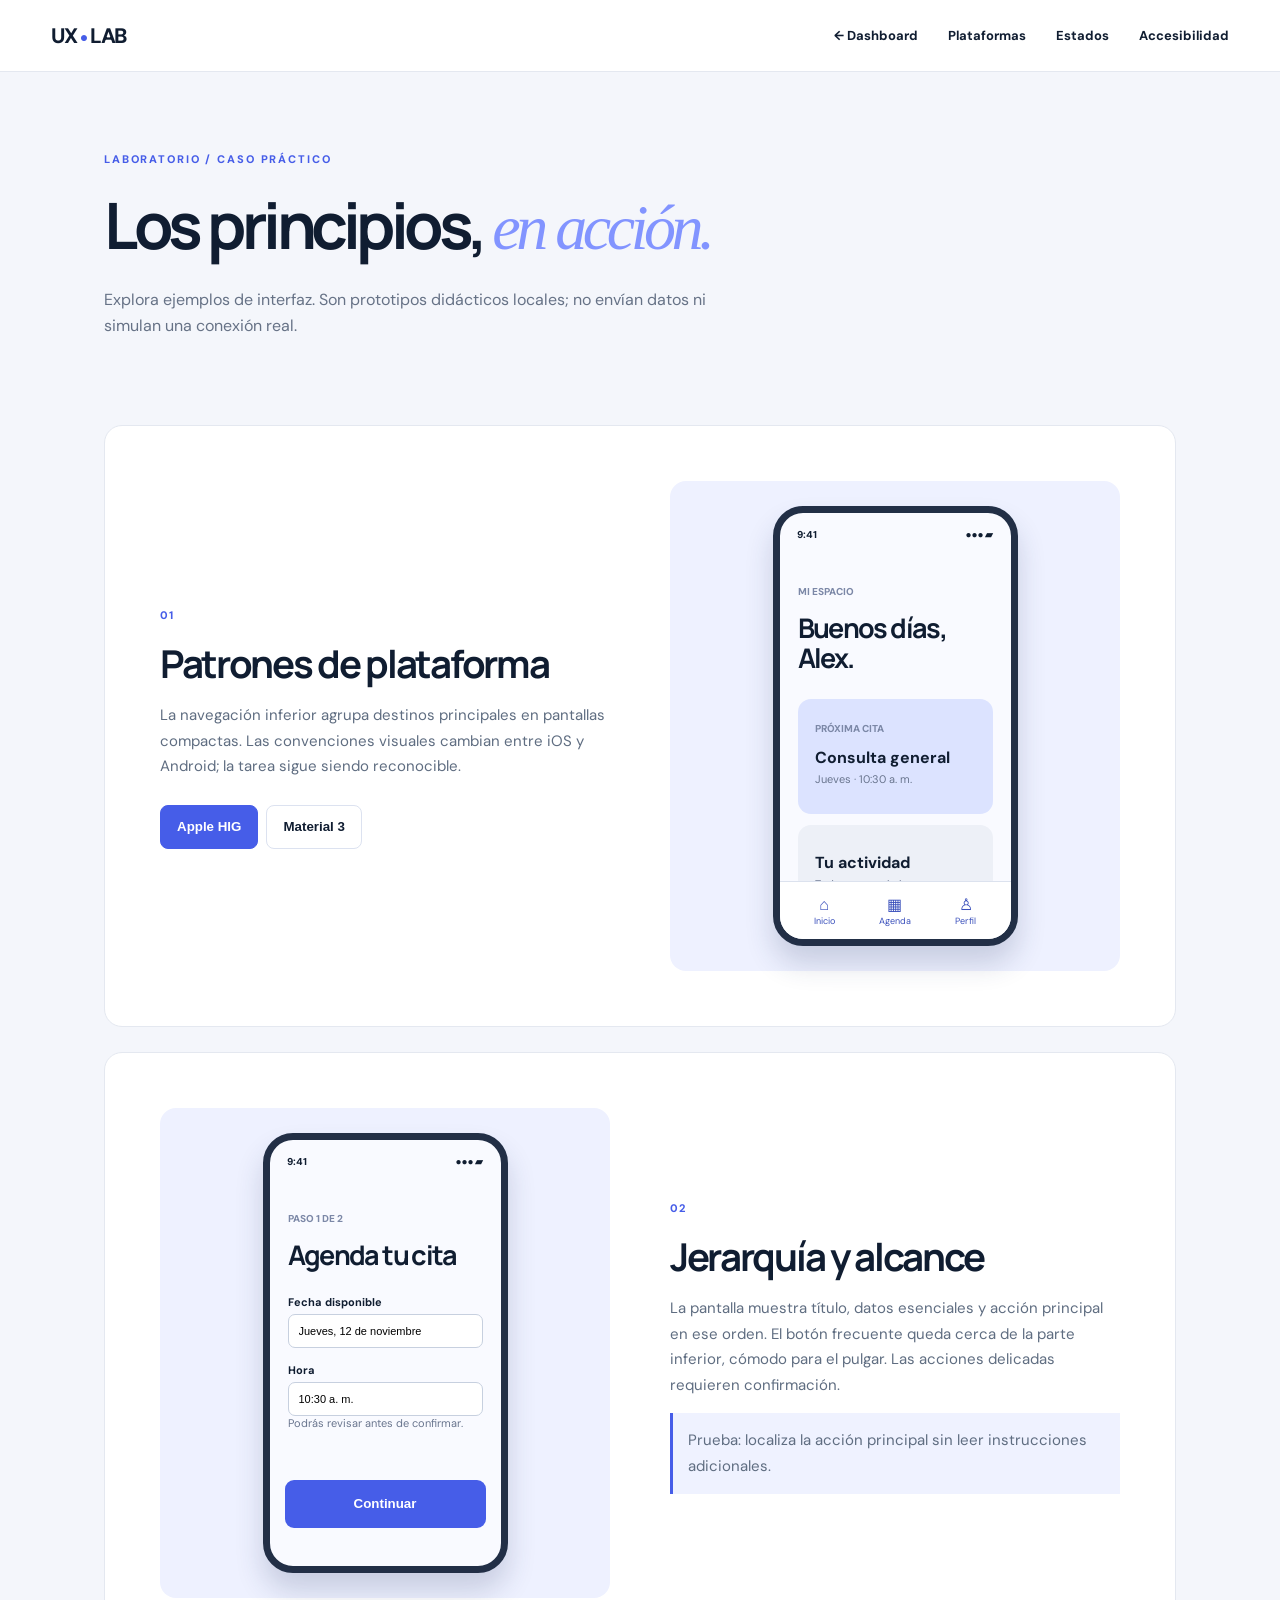
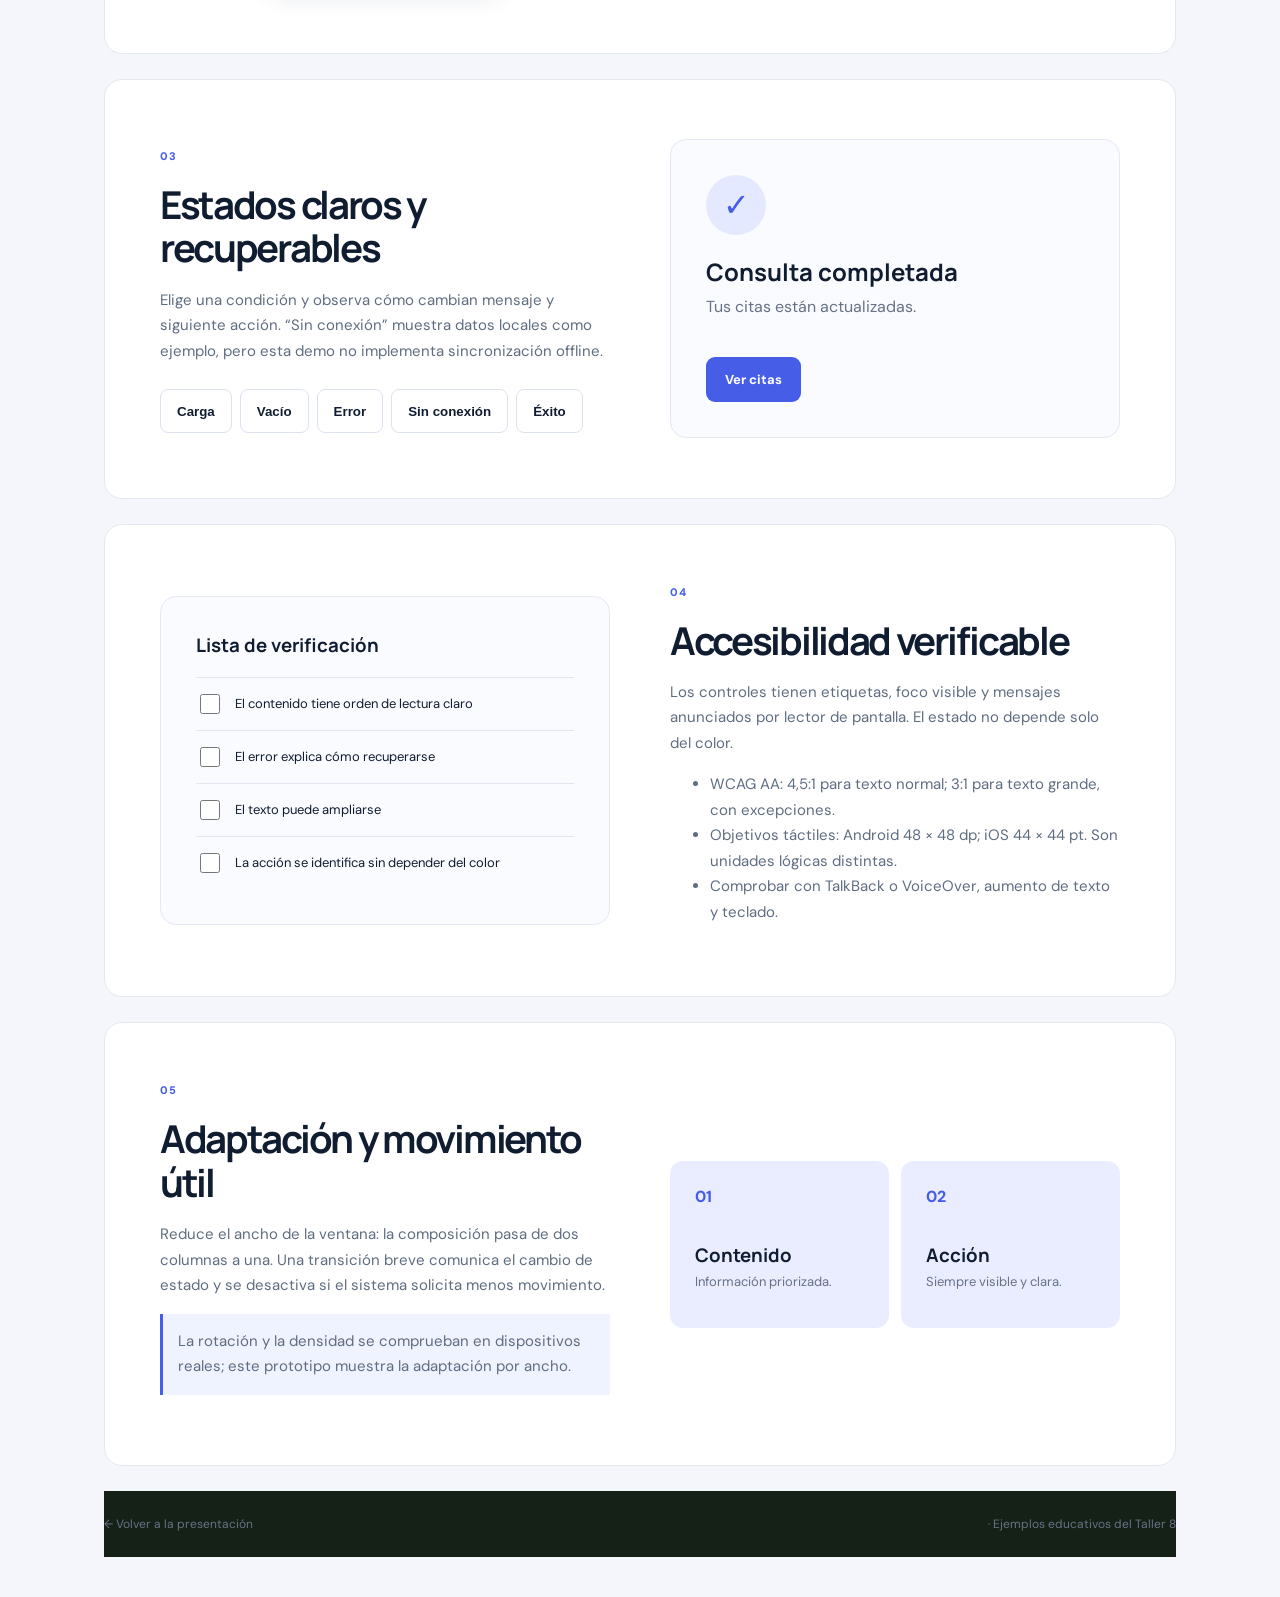
==== ejemplos.html @ 2a0f5be6 "Add Taller 8 UI UX presentation and interactive examples" ====
<!doctype html><html lang="es"><head><meta charset="utf-8"><meta name="viewport" content="width=device-width,initial-scale=1"><title>Ejemplos UI/UX móvil | Taller 8</title><link rel="stylesheet" href="styles.css"></head><body class="academic"><header class="dash-header"><a class="dash-logo" href="index.html">UX<span>●</span>LAB</a><nav aria-label="Navegación"><a href="index.html">← Dashboard</a><a href="#plataformas">Plataformas</a><a href="#estados">Estados</a><a href="#accesibilidad">Accesibilidad</a></nav></header><main class="demo-main"><section class="demo-hero"><p class="kicker">LABORATORIO / CASO PRÁCTICO</p><h1>Los principios, <em>en acción.</em></h1><p>Explora ejemplos de interfaz. Son prototipos didácticos locales; no envían datos ni simulan una conexión real.</p></section><section id="plataformas" class="demo-section"><div class="demo-text"><span class="number">01</span><h2>Patrones de plataforma</h2><p>La navegación inferior agrupa destinos principales en pantallas compactas. Las convenciones visuales cambian entre iOS y Android; la tarea sigue siendo reconocible.</p><div class="segmented" role="group" aria-label="Elegir estilo de plataforma"><button type="button" class="active" data-platform="ios" aria-pressed="true">Apple HIG</button><button type="button" data-platform="android" aria-pressed="false">Material 3</button></div></div><div class="phone-wrap"><div class="phone" id="platform-phone"><div class="phone-status">9:41 <span>●●● ▰</span></div><div class="phone-content"><small>MI ESPACIO</small><h3>Buenos días,<br>Alex.</h3><div class="phone-card"><small>PRÓXIMA CITA</small><b>Consulta general</b><p>Jueves · 10:30 a. m.</p></div><div class="phone-card pale"><b>Tu actividad</b><p>Todo en un solo lugar.</p></div></div><div class="phone-nav"><span>⌂<small>Inicio</small></span><span>▦<small>Agenda</small></span><span>♙<small>Perfil</small></span></div></div></div></section><section id="ergonomia" class="demo-section reverse"><div class="demo-text"><span class="number">02</span><h2>Jerarquía y alcance</h2><p>La pantalla muestra título, datos esenciales y acción principal en ese orden. El botón frecuente queda cerca de la parte inferior, cómodo para el pulgar. Las acciones delicadas requieren confirmación.</p><p class="tip">Prueba: localiza la acción principal sin leer instrucciones adicionales.</p></div><div class="phone-wrap"><div class="phone"><div class="phone-status">9:41 <span>●●● ▰</span></div><div class="phone-content"><small>PASO 1 DE 2</small><h3>Agenda tu cita</h3><label for="date-demo">Fecha disponible</label><input id="date-demo" type="text" value="Jueves, 12 de noviembre" readonly><label for="time-demo">Hora</label><input id="time-demo" type="text" value="10:30 a. m." readonly><p>Podrás revisar antes de confirmar.</p></div><button class="phone-action" type="button" id="appointment-btn">Continuar</button><p class="phone-feedback" id="appointment-feedback" role="status" aria-live="polite"></p></div></div></section><section id="estados" class="demo-section"><div class="demo-text"><span class="number">03</span><h2>Estados claros y recuperables</h2><p>Elige una condición y observa cómo cambian mensaje y siguiente acción. “Sin conexión” muestra datos locales como ejemplo, pero esta demo no implementa sincronización offline.</p><div class="state-controls" role="group" aria-label="Estado de la consulta"><button type="button" data-state="loading">Carga</button><button type="button" data-state="empty">Vacío</button><button type="button" data-state="error">Error</button><button type="button" data-state="offline">Sin conexión</button><button type="button" data-state="success">Éxito</button></div></div><div class="state-card" role="status" aria-live="polite"><div id="state-icon" class="state-icon">✓</div><h3 id="state-title">Consulta completada</h3><p id="state-message">Tus citas están actualizadas.</p><button id="state-action" class="primary-link" type="button">Ver citas</button></div></section><section id="accesibilidad" class="demo-section reverse"><div class="demo-text"><span class="number">04</span><h2>Accesibilidad verificable</h2><p>Los controles tienen etiquetas, foco visible y mensajes anunciados por lector de pantalla. El estado no depende solo del color.</p><ul><li>WCAG AA: 4,5:1 para texto normal; 3:1 para texto grande, con excepciones.</li><li>Objetivos táctiles: Android 48 × 48 dp; iOS 44 × 44 pt. Son unidades lógicas distintas.</li><li>Comprobar con TalkBack o VoiceOver, aumento de texto y teclado.</li></ul></div><div class="check-card"><h3>Lista de verificación</h3><label><input type="checkbox"> El contenido tiene orden de lectura claro</label><label><input type="checkbox"> El error explica cómo recuperarse</label><label><input type="checkbox"> El texto puede ampliarse</label><label><input type="checkbox"> La acción se identifica sin depender del color</label></div></section><section id="adaptacion" class="demo-section"><div class="demo-text"><span class="number">05</span><h2>Adaptación y movimiento útil</h2><p>Reduce el ancho de la ventana: la composición pasa de dos columnas a una. Una transición breve comunica el cambio de estado y se desactiva si el sistema solicita menos movimiento.</p><p class="tip">La rotación y la densidad se comprueban en dispositivos reales; este prototipo muestra la adaptación por ancho.</p></div><div class="adaptive-card"><div><span>01</span><h3>Contenido</h3><p>Información priorizada.</p></div><div><span>02</span><h3>Acción</h3><p>Siempre visible y clara.</p></div></div></section><footer><a href="index.html">← Volver a la presentación</a> · Ejemplos educativos del Taller 8</footer></main><script src="script.js"></script></body></html>
---- styles.css ----
@import url('https://fonts.googleapis.com/css2?family=DM+Sans:wght@400;500;600;700&family=Manrope:wght@400;500;600;700;800&display=swap');
:root{--ink:#18261d;--muted:#626d60;--paper:#f6f3ed;--lime:#d9ef78;--line:#d9ddd1}*{box-sizing:border-box}html{scroll-behavior:smooth}body{margin:0;background:var(--paper);color:var(--ink);font-family:'DM Sans',Arial,sans-serif}a{color:inherit;text-decoration:none}button,a{outline-offset:4px}h1,h2,h3,p{margin-top:0}h1,h2,h3{font-family:Manrope,Arial,sans-serif}h2{letter-spacing:-.06em;line-height:1.13}em{font-family:Georgia,serif;font-weight:400} .site-header{height:90px;padding:0 6%;display:flex;align-items:center;justify-content:space-between;border-bottom:1px solid var(--line)}.brand{display:flex;align-items:center;gap:10px;font-family:Manrope,sans-serif;font-size:23px;font-weight:800;letter-spacing:-.07em}.brand-mark{display:grid;place-items:center;width:35px;height:35px;border-radius:50%;background:var(--ink);color:var(--lime);font-size:22px}.site-header nav{display:flex;gap:38px;font-size:14px;font-weight:600}.site-header nav a:hover,.header-contact:hover{opacity:.55}.header-contact{font-size:14px;font-weight:700;border-bottom:1px solid;padding-bottom:6px}.header-contact span{margin-left:25px}.hero{min-height:675px;display:grid;grid-template-columns:1fr 42%;position:relative;padding:80px 6% 75px;overflow:hidden}.hero-copy{position:relative;z-index:1;align-self:center}.eyebrow{font-size:11px;letter-spacing:.17em;text-transform:uppercase;font-weight:700}.dot{display:inline-block;width:8px;height:8px;border-radius:50%;background:#91ad42;margin-right:10px}.hero h1{font-size:clamp(64px,8vw,125px);letter-spacing:-.085em;line-height:1.08;margin:32px 0 30px}.hero h1 em{color:#7b9760;letter-spacing:-.07em}.hero-description{font-size:18px;max-width:390px;line-height:1.65;color:var(--muted);margin-bottom:35px}.button{display:inline-flex;align-items:center;justify-content:space-between;gap:45px;padding:18px 24px;border-radius:3px;font-weight:700;font-size:13px;transition:transform .2s,background .2s}.button:hover{transform:translateY(-3px)}.button-dark{background:var(--ink);color:white}.button-dark:hover{background:#39513a}.hero-art{min-height:495px;background:#dce8be;border-radius:240px 240px 8px 8px;position:relative;overflow:hidden;display:flex;align-items:center;justify-content:center}.art-orbit{position:absolute;width:570px;height:570px;border:1px solid #a5b795;border-radius:50%;top:-110px;left:-95px}.art-disc{position:absolute;width:330px;height:330px;background:#a0b78c;border-radius:50%;right:-85px;top:45px}.art-card{position:relative;background:#eff1de;width:230px;height:295px;transform:rotate(-13deg);box-shadow:25px 25px 0 #6e875f;padding:25px;display:flex;flex-direction:column;justify-content:space-between;font-family:Manrope;font-size:32px;line-height:1.15;font-weight:800;letter-spacing:-.07em}.art-spark{font-size:75px;align-self:flex-end;color:#a2b659}.art-caption{position:absolute;bottom:20px;right:25px;font-size:10px;letter-spacing:.12em}.hero-index{position:absolute;bottom:32px;left:6%;right:6%;display:flex;justify-content:space-between;font-size:10px;letter-spacing:.15em;color:#737d71}.section-pad{padding:110px 6%}.section-heading{display:flex;justify-content:space-between;align-items:end;gap:50px;margin-bottom:55px}.section-heading h2,.services h2{font-size:clamp(40px,5vw,70px);margin:24px 0 0}.section-heading>p{max-width:300px;color:var(--muted);line-height:1.7;font-size:15px}.project-grid{display:grid;grid-template-columns:1fr 1fr;gap:28px}.project-visual{height:390px;overflow:hidden;display:flex;align-items:center;justify-content:center}.project-one{background:#e5d9c6}.mock-app{width:67%;height:320px;background:#f9f4e8;border-radius:16px 16px 0 0;box-shadow:0 20px 45px #6d5e4d55;padding:22px 26px;transform:rotate(-6deg) translateY(35px)}.mock-top{display:flex;justify-content:space-between;font-weight:800}.mock-middle{font-family:Manrope;font-weight:800;font-size:clamp(24px,3vw,39px);letter-spacing:-.07em;margin-top:60px;line-height:1.13}.mock-middle i{font-family:Georgia;color:#b17b62;font-weight:400}.mock-pill{display:inline-block;margin-top:32px;background:#262b25;color:white;border-radius:30px;padding:11px 18px;font-size:10px}.project-two{background:#cfdfb8;position:relative}.mock-circle{width:320px;height:320px;border-radius:50%;background:#789765;position:absolute;right:7%;top:4%}.mock-label{position:relative;background:#f5f2df;padding:45px 35px;width:235px;height:285px;transform:rotate(8deg);font:800 47px/1 Manrope;letter-spacing:-.09em;box-shadow:-20px 20px 0 #afc095}.mock-label i{font-family:Georgia;font-weight:400;color:#718d64}.mock-label small{display:block;font:500 11px/1.5 'DM Sans';letter-spacing:0;margin-top:42px}.project-meta{display:flex;justify-content:space-between;align-items:start;padding:22px 3px}.project-meta h3{font-size:21px;margin-bottom:5px}.project-meta p{font-size:13px;color:var(--muted)}.project-meta>span{font-size:25px}.services{background:#e9eee3;display:grid;grid-template-columns:42% 1fr;gap:7%}.services-intro>p:last-child{line-height:1.75;color:var(--muted);max-width:380px;margin-top:30px}.service-list>div{display:grid;grid-template-columns:30px 1fr 22px;column-gap:20px;border-bottom:1px solid #c6d1c1;padding:25px 0}.service-list>div:first-child{border-top:1px solid #c6d1c1}.service-list span{font-size:13px}.service-list h3{font-size:23px;margin:0}.service-list p{grid-column:2;color:var(--muted);font-size:13px;line-height:1.5;margin:6px 0 0}.about{background:#d9ef78}.about-content{display:grid;grid-template-columns:1.5fr 1fr;gap:12%;align-items:end}.about h2{font-size:clamp(46px,6vw,85px);margin:25px 0 55px}.about-content p{line-height:1.75;max-width:350px;margin-bottom:65px}.about-bottom{display:flex;justify-content:space-between;align-items:center;border-top:1px solid #abc35d;padding-top:25px;font-size:12px;font-weight:600}.asterisk{font-size:38px}.contact{background:var(--ink);color:white;text-align:center}.contact .eyebrow{color:var(--lime)}.contact h2{font-size:clamp(48px,6vw,85px);margin:30px 0 40px}.contact h2 em{color:var(--lime)}.button-light{background:var(--lime);color:var(--ink)}.button-light:hover{background:white}footer{background:#152117;color:white;display:flex;align-items:center;justify-content:space-between;padding:35px 6%;font-size:12px}footer p{color:#a9b8a8;margin:0}footer .brand-mark{background:var(--lime);color:var(--ink)}@media(max-width:800px){.site-header{height:72px}.site-header nav{display:none}.hero{grid-template-columns:1fr;padding-top:65px}.hero h1{font-size:clamp(58px,12vw,95px)}.hero-art{min-height:400px;margin-top:55px}.hero-index{position:static;grid-column:1;margin-top:40px}.section-heading,.about-content{display:block}.section-heading>p{margin-top:25px}.services{grid-template-columns:1fr}.project-visual{height:300px}}@media(max-width:560px){.site-header,.section-pad{padding-left:6%;padding-right:6%}.hero{padding-left:6%;padding-right:6%}.hero h1{font-size:57px}.hero-art{min-height:340px}.project-grid{grid-template-columns:1fr}.section-pad{padding-top:75px;padding-bottom:75px}.services h2,.section-heading h2{font-size:42px}.about h2{font-size:48px}.about-bottom span:first-child{max-width:100px}.about-bottom span:last-child{max-width:100px;text-align:right}footer{flex-wrap:wrap;gap:20px}footer p{order:3;width:100%}.hero-index span{display:none}}
/* Presentación del Taller 8 */
:root{--navy:#101d31;--blue:#465de8;--soft:#f4f6fb}.academic{background:var(--soft);color:var(--navy);font-family:'DM Sans',Arial,sans-serif}.academic h1,.academic h2,.academic h3{font-family:Manrope,Arial,sans-serif}.academic em{color:#8294ff}.dash-header{height:72px;background:#fff;border-bottom:1px solid #e4e8f0;padding:0 4%;display:flex;align-items:center;justify-content:space-between;position:sticky;top:0;z-index:10}.dash-logo{font-weight:800;font-size:21px;letter-spacing:-.06em}.dash-logo span{color:var(--blue);font-size:14px;vertical-align:middle;margin:0 3px}.dash-header nav{display:flex;gap:30px;font-size:13px;font-weight:700}.dash-header nav a:hover,.sidebar a:hover{color:var(--blue)}.dash-layout{display:grid;grid-template-columns:230px 1fr}.sidebar{background:#fff;border-right:1px solid #e4e8f0;min-height:calc(100vh - 72px);padding:32px 22px;position:sticky;top:72px;height:calc(100vh - 72px);display:flex;flex-direction:column;gap:9px}.sidebar p{font-size:10px;font-weight:800;letter-spacing:.13em;color:#8b94a6;margin:4px 0 24px}.sidebar a{font-size:13px;padding:11px 13px;border-radius:8px;font-weight:600}.sidebar a:first-of-type{background:#eef0ff;color:var(--blue)}.sidebar .side-demo{margin-top:auto;background:var(--navy);color:#fff;text-align:center}.dash-main{min-width:0;padding:30px clamp(22px,4vw,65px)}.intro-panel{background:var(--navy);border-radius:20px;padding:clamp(30px,5vw,65px);color:white;overflow:hidden;position:relative}.intro-panel:after{content:'✳';position:absolute;font-size:290px;color:#273868;right:3%;top:2%;line-height:1;z-index:0}.intro-panel>*{position:relative;z-index:1}.kicker{font-size:11px;letter-spacing:.17em;font-weight:800;color:var(--blue)}.intro-panel .kicker{color:#a9b7ff}.intro-panel h1,.demo-hero h1{font-size:clamp(42px,5vw,78px);line-height:1.1;letter-spacing:-.07em;max-width:750px;margin:24px 0}.lead{font-size:18px;line-height:1.65;max-width:600px;color:#cbd3e8}.intro-actions{display:flex;align-items:center;gap:25px;margin:35px 0 55px;font-size:13px;font-weight:700}.primary-link{display:inline-block;background:var(--blue);color:white;border:0;border-radius:9px;padding:14px 19px;font:700 13px 'DM Sans';cursor:pointer}.primary-link:hover{background:#3146c5}.identity{border-top:1px solid #40506b;padding-top:25px;display:grid;grid-template-columns:repeat(4,1fr);gap:15px;font-size:12px}.identity span b{display:block;color:#9eacd0;margin-bottom:6px}.metric-row{display:grid;grid-template-columns:repeat(4,1fr);gap:15px;margin:22px 0}.metric-row div{background:#fff;border:1px solid #e4e8f0;border-radius:13px;padding:22px}.metric-row strong{font:800 32px Manrope;display:block;color:var(--blue)}.metric-row span{color:#677286;font-size:12px}.dash-section{background:#fff;border:1px solid #e4e8f0;border-radius:16px;padding:clamp(25px,4vw,50px);margin:22px 0;scroll-margin-top:90px}.dash-section h2{font-size:clamp(30px,3vw,45px);letter-spacing:-.055em;max-width:650px}.topic-grid{display:grid;grid-template-columns:repeat(3,1fr);gap:15px}.topic-grid article{border:1px solid #e4e8f0;background:#fbfcff;border-radius:12px;padding:22px;display:flex;flex-direction:column}.topic-grid article>span,.number{color:var(--blue);font-size:11px;font-weight:800;letter-spacing:.1em}.topic-grid h3{font-size:18px;margin:15px 0 8px}.topic-grid p,.compare p,.case-list p,.note{color:#667286;line-height:1.6;font-size:14px}.topic-grid a{color:var(--blue);font-size:12px;font-weight:800;margin-top:auto;padding-top:12px}.compare{display:grid;grid-template-columns:1fr 1fr;gap:16px}.compare div,.case-list div{background:#f4f6fb;padding:23px;border-radius:12px}.compare h3{margin-bottom:8px}.case-list{display:grid;grid-template-columns:repeat(3,1fr);gap:14px}.conclusion{background:#e9edff}.conclusion h2{max-width:780px}.conclusion p{max-width:650px;line-height:1.6}.sources{line-height:2}.sources a{color:#344bcc;text-decoration:underline}.dash-main footer,.demo-main footer{padding:25px 0;color:#667286;font-size:12px}.demo-main{max-width:1200px;margin:auto;padding:40px 5%}.demo-hero{padding:40px 0 70px}.demo-hero h1{color:var(--navy)}.demo-hero p:last-child{max-width:620px;color:#667286;line-height:1.6}.demo-section{scroll-margin-top:90px;background:#fff;border:1px solid #e4e8f0;border-radius:18px;padding:55px;display:grid;grid-template-columns:1fr 1fr;gap:60px;align-items:center;margin-bottom:25px;min-height:420px}.demo-section.reverse .demo-text{order:2}.demo-text h2{font-size:clamp(32px,3vw,48px);letter-spacing:-.06em;margin:18px 0}.demo-text p,.demo-text li{color:#5f6d81;line-height:1.7;font-size:15px}.segmented,.state-controls{display:flex;flex-wrap:wrap;gap:8px;margin-top:25px}.segmented button,.state-controls button{border:1px solid #dce2f0;background:white;color:var(--navy);border-radius:8px;padding:12px 16px;min-height:44px;cursor:pointer;font-weight:700}.segmented button.active,.state-controls button.active{background:var(--blue);color:white;border-color:var(--blue)}.phone-wrap{display:flex;justify-content:center;background:#eef1ff;border-radius:16px;padding:25px}.phone{width:245px;height:440px;border:7px solid #222f46;background:#f9faff;border-radius:30px;position:relative;overflow:hidden;box-shadow:0 18px 28px #26345d30}.phone-status{padding:15px 17px;font-size:10px;font-weight:800;display:flex;justify-content:space-between}.phone-content{padding:23px 18px}.phone-content>small,.phone-card small{font-size:10px;font-weight:800;color:#7c88a7}.phone-content h3{font-size:27px;line-height:1.13;letter-spacing:-.06em;margin:13px 0 25px}.phone-card{background:#dce3ff;border-radius:13px;padding:17px;margin-bottom:11px}.phone-card b{display:block;margin:10px 0 4px}.phone-card p,.phone-content p{font-size:11px;color:#69758e}.phone-card.pale{background:#edf0f7}.phone-nav{position:absolute;bottom:0;left:0;right:0;background:#fff;border-top:1px solid #dce2ee;display:flex;justify-content:space-around;padding:12px}.phone-nav span{text-align:center;color:#394fbb}.phone-nav small{display:block;font-size:9px}.phone.material{border-radius:23px}.phone.material .phone-card{border-radius:23px;background:#dce7de}.phone.material .phone-nav{border-radius:20px 20px 0 0;background:#edf2e9}.phone label{display:block;font-size:11px;font-weight:700;margin:15px 0 5px}.phone input{width:100%;padding:10px;border:1px solid #c7d0df;border-radius:7px;font-size:11px;background:white}.phone-action{position:absolute;bottom:38px;left:15px;right:15px;background:var(--blue);color:white;border:0;border-radius:9px;min-height:48px;font-weight:800;cursor:pointer}.phone-feedback{position:absolute;bottom:2px;left:12px;right:12px;font-size:9px;text-align:center}.tip{padding:15px;background:#eff2ff;border-left:3px solid var(--blue)}.state-card,.check-card{border:1px solid #e4e8f0;background:#fafbff;padding:35px;border-radius:16px}.state-icon{width:60px;height:60px;border-radius:50%;display:grid;place-items:center;background:#e4e9ff;color:var(--blue);font-size:32px}.state-card h3{font-size:24px;margin:20px 0 8px}.state-card p{color:#667286;min-height:45px}.check-card label{display:flex;align-items:center;gap:12px;padding:13px 0;border-top:1px solid #e1e6f0;font-size:13px}.check-card input{width:20px;height:20px;accent-color:var(--blue)}.adaptive-card{display:grid;grid-template-columns:1fr 1fr;gap:12px}.adaptive-card div{background:#e9edff;padding:25px;border-radius:13px}.adaptive-card span{color:var(--blue);font-weight:800}.adaptive-card h3{margin:35px 0 5px}.adaptive-card p{font-size:13px;color:#667286}@media(max-width:950px){.sidebar{display:none}.dash-layout{display:block}.topic-grid{grid-template-columns:repeat(2,1fr)}.identity{grid-template-columns:repeat(2,1fr)}.demo-section{gap:25px;padding:30px}}@media(max-width:650px){.dash-header nav a:not(:last-child){display:none}.dash-header{padding:0 5%}.dash-main{padding:18px}.intro-panel:after{font-size:180px;right:-30px}.intro-actions{flex-wrap:wrap}.identity,.metric-row,.topic-grid,.compare,.case-list,.demo-section,.adaptive-card{grid-template-columns:1fr}.demo-section.reverse .demo-text{order:0}.demo-main{padding:20px}.demo-section{padding:24px}.metric-row{grid-template-columns:repeat(2,1fr)}}@media(prefers-reduced-motion:reduce){*,*:before,*:after{scroll-behavior:auto!important;transition:none!important;animation:none!important}}.academic :focus-visible{outline:3px solid #f5a623;outline-offset:3px}
.document-links{display:flex;flex-wrap:wrap;gap:12px;margin-top:20px}.document-links a{display:inline-block;background:#eef0ff;color:#344bcc;border-radius:8px;padding:13px 17px;font-size:13px;font-weight:700}.document-links a:hover{background:#dfe5ff}
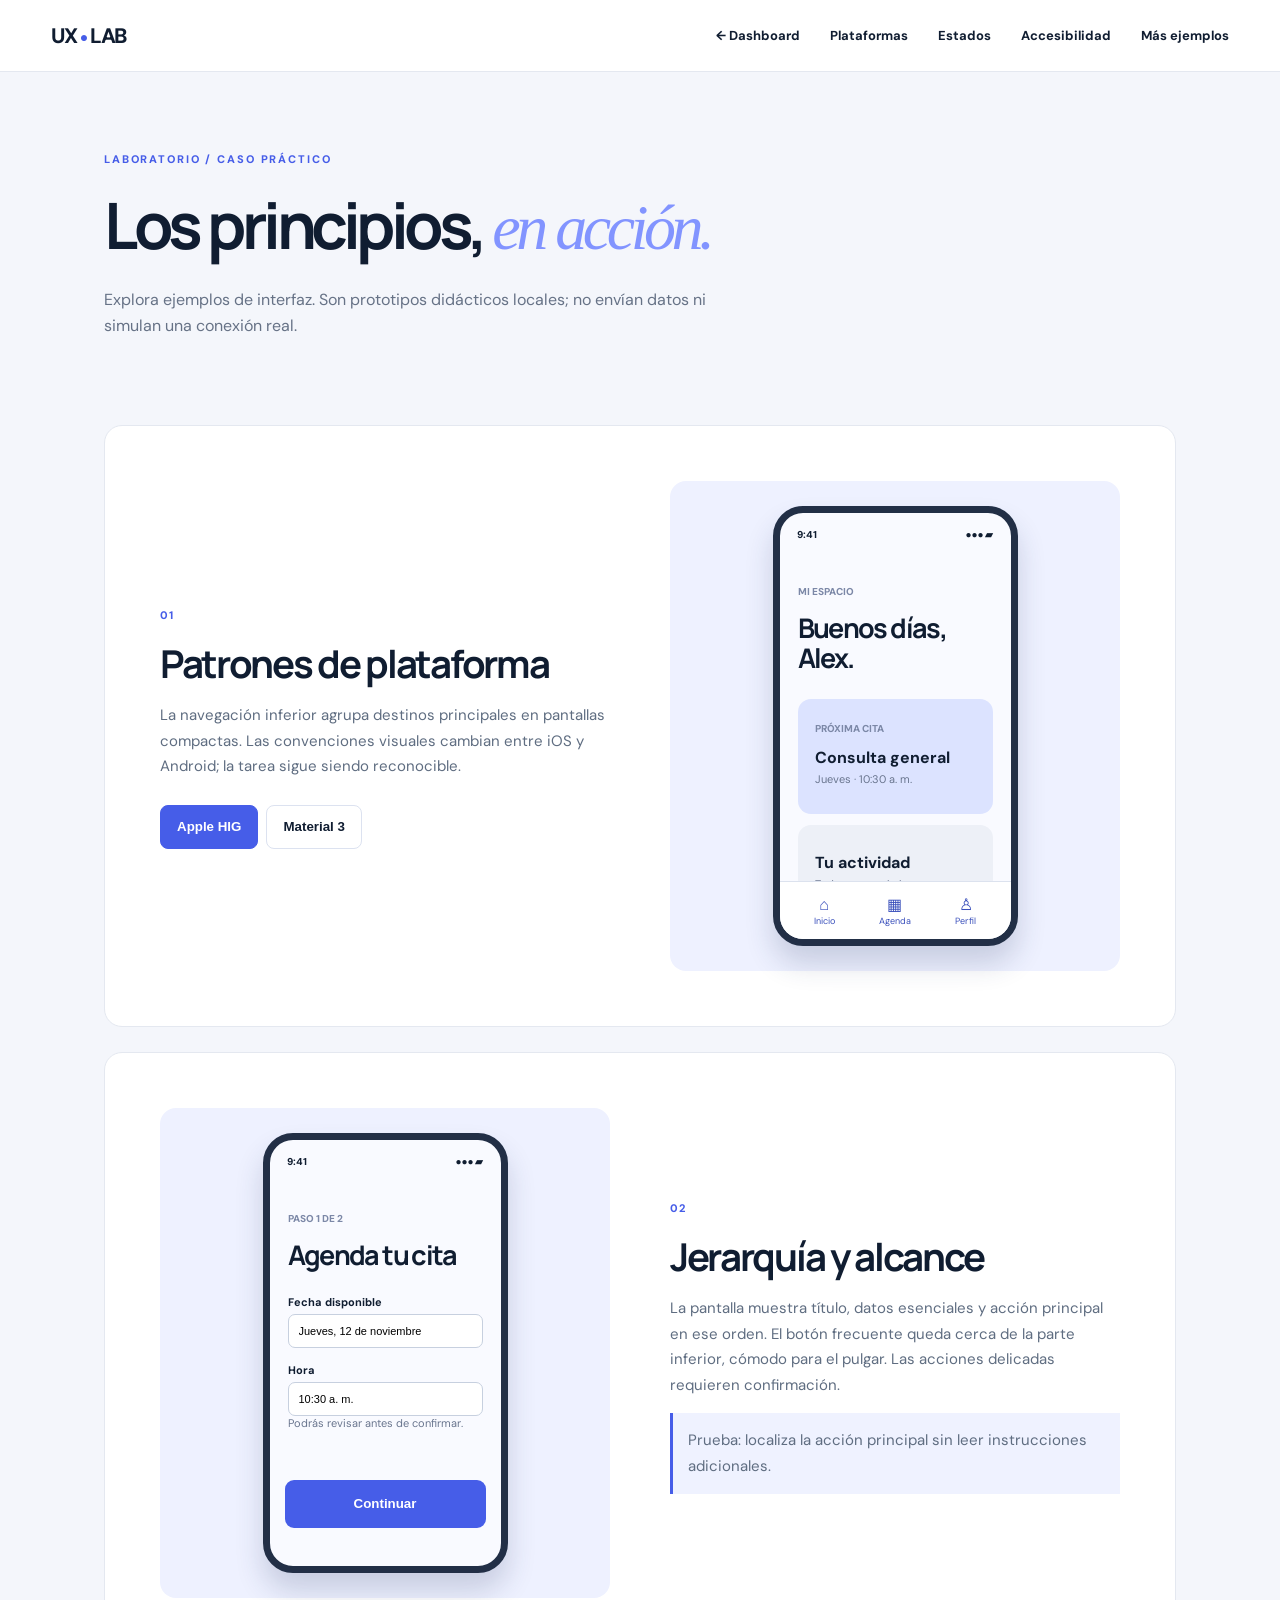
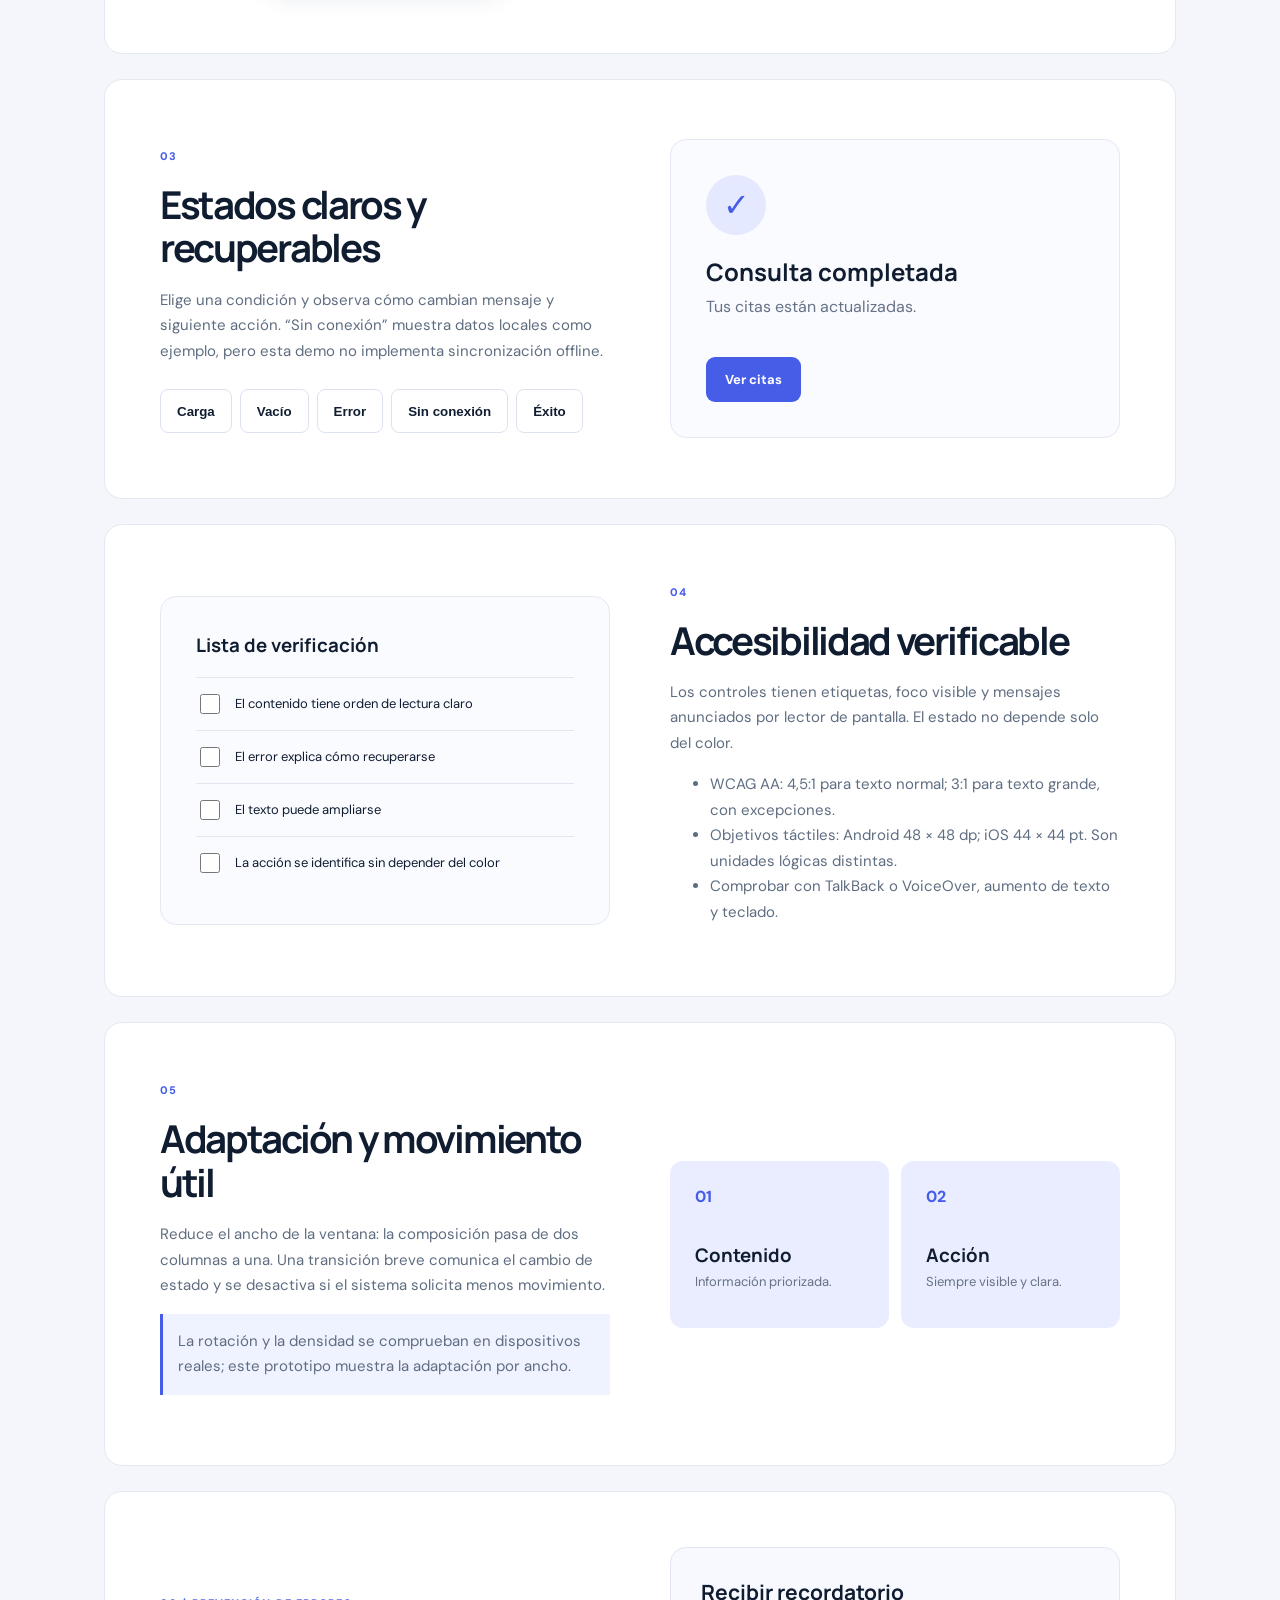
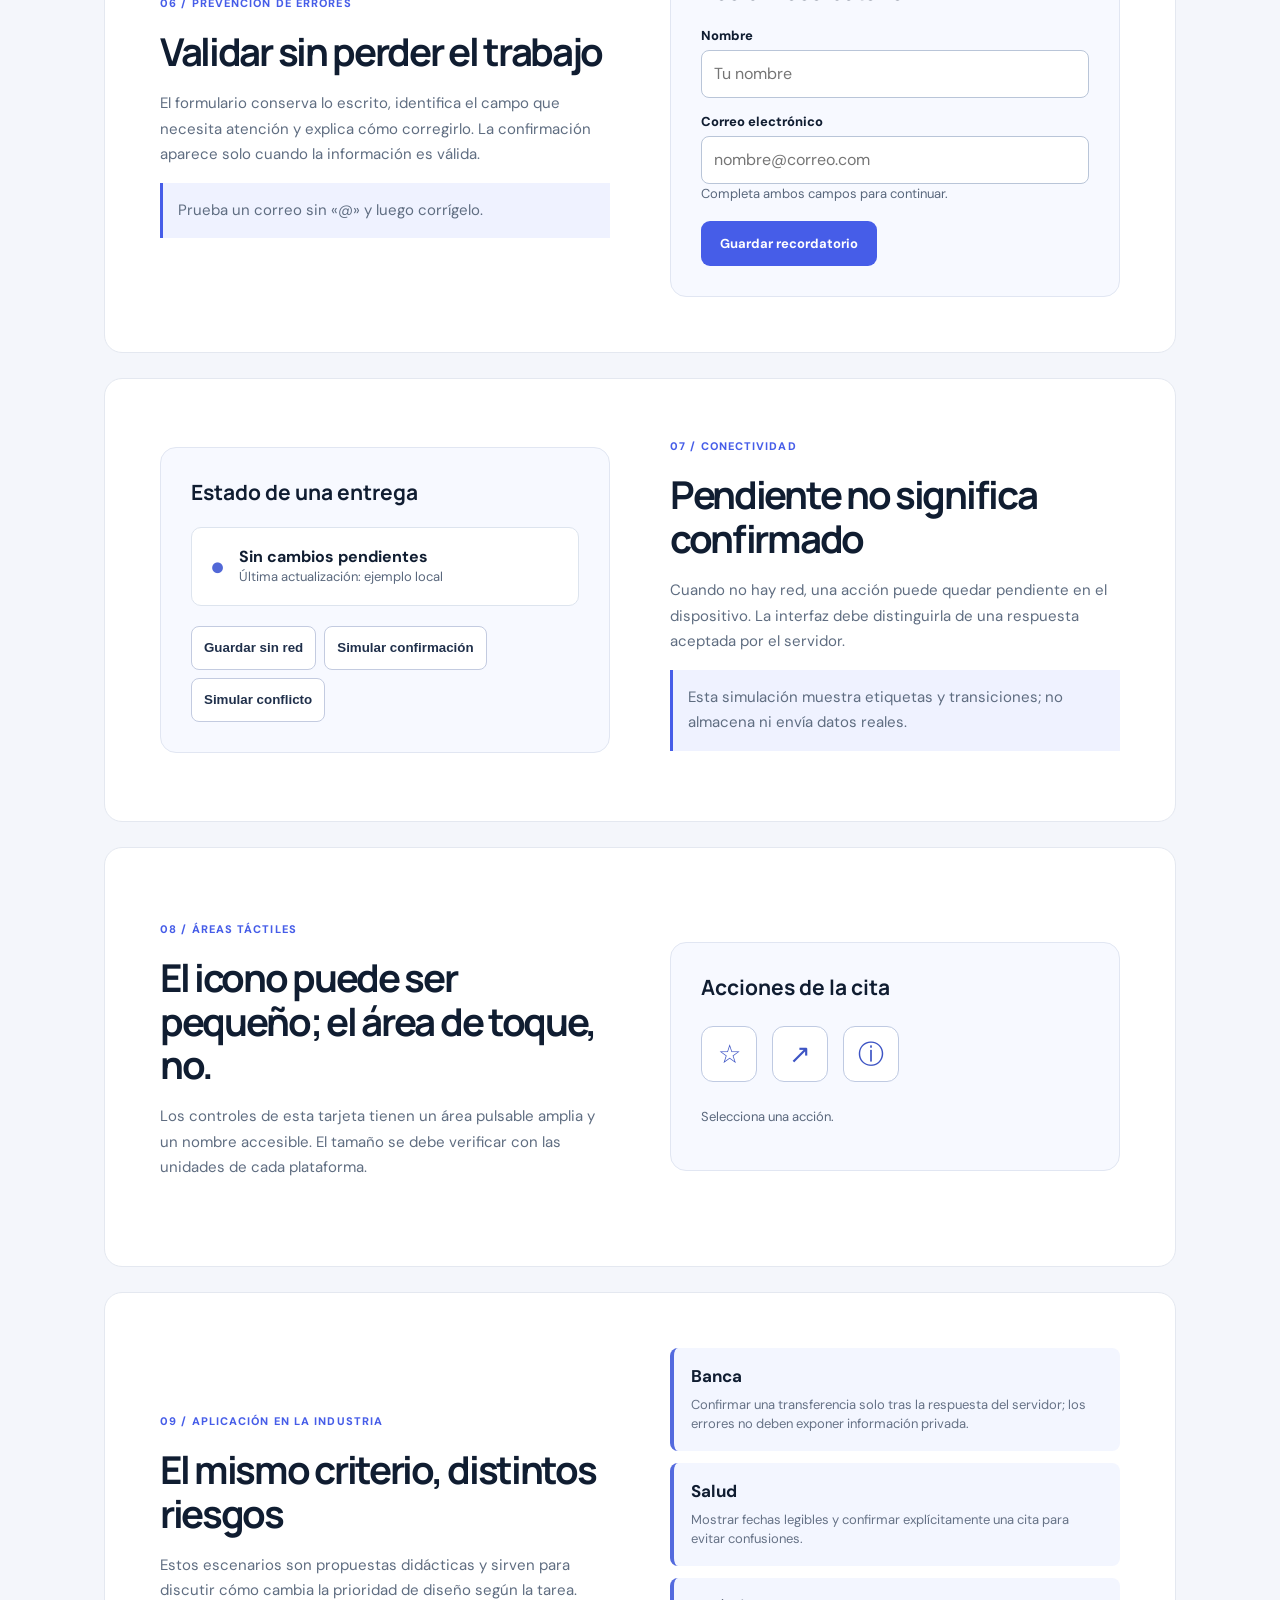
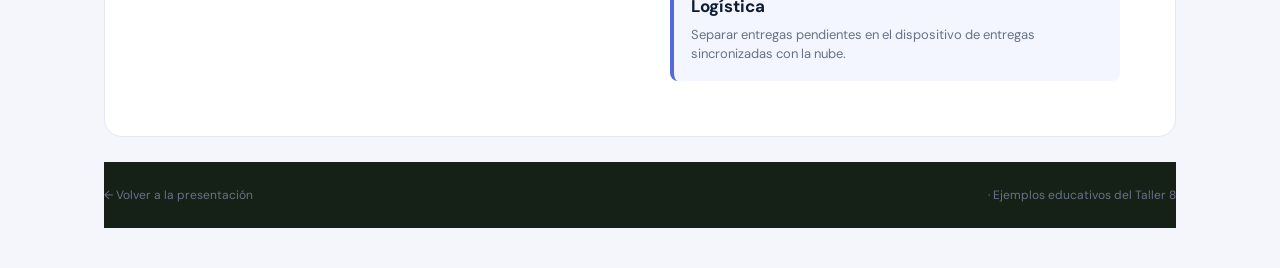
==== commit 2d541a4b: "Redesign presentation as interactive slides and expand examples" ====
--- a/ejemplos.html
+++ b/ejemplos.html
@@ -1 +1 @@
-<!doctype html><html lang="es"><head><meta charset="utf-8"><meta name="viewport" content="width=device-width,initial-scale=1"><title>Ejemplos UI/UX móvil | Taller 8</title><link rel="stylesheet" href="styles.css"></head><body class="academic"><header class="dash-header"><a class="dash-logo" href="index.html">UX<span>●</span>LAB</a><nav aria-label="Navegación"><a href="index.html">← Dashboard</a><a href="#plataformas">Plataformas</a><a href="#estados">Estados</a><a href="#accesibilidad">Accesibilidad</a></nav></header><main class="demo-main"><section class="demo-hero"><p class="kicker">LABORATORIO / CASO PRÁCTICO</p><h1>Los principios, <em>en acción.</em></h1><p>Explora ejemplos de interfaz. Son prototipos didácticos locales; no envían datos ni simulan una conexión real.</p></section><section id="plataformas" class="demo-section"><div class="demo-text"><span class="number">01</span><h2>Patrones de plataforma</h2><p>La navegación inferior agrupa destinos principales en pantallas compactas. Las convenciones visuales cambian entre iOS y Android; la tarea sigue siendo reconocible.</p><div class="segmented" role="group" aria-label="Elegir estilo de plataforma"><button type="button" class="active" data-platform="ios" aria-pressed="true">Apple HIG</button><button type="button" data-platform="android" aria-pressed="false">Material 3</button></div></div><div class="phone-wrap"><div class="phone" id="platform-phone"><div class="phone-status">9:41 <span>●●● ▰</span></div><div class="phone-content"><small>MI ESPACIO</small><h3>Buenos días,<br>Alex.</h3><div class="phone-card"><small>PRÓXIMA CITA</small><b>Consulta general</b><p>Jueves · 10:30 a. m.</p></div><div class="phone-card pale"><b>Tu actividad</b><p>Todo en un solo lugar.</p></div></div><div class="phone-nav"><span>⌂<small>Inicio</small></span><span>▦<small>Agenda</small></span><span>♙<small>Perfil</small></span></div></div></div></section><section id="ergonomia" class="demo-section reverse"><div class="demo-text"><span class="number">02</span><h2>Jerarquía y alcance</h2><p>La pantalla muestra título, datos esenciales y acción principal en ese orden. El botón frecuente queda cerca de la parte inferior, cómodo para el pulgar. Las acciones delicadas requieren confirmación.</p><p class="tip">Prueba: localiza la acción principal sin leer instrucciones adicionales.</p></div><div class="phone-wrap"><div class="phone"><div class="phone-status">9:41 <span>●●● ▰</span></div><div class="phone-content"><small>PASO 1 DE 2</small><h3>Agenda tu cita</h3><label for="date-demo">Fecha disponible</label><input id="date-demo" type="text" value="Jueves, 12 de noviembre" readonly><label for="time-demo">Hora</label><input id="time-demo" type="text" value="10:30 a. m." readonly><p>Podrás revisar antes de confirmar.</p></div><button class="phone-action" type="button" id="appointment-btn">Continuar</button><p class="phone-feedback" id="appointment-feedback" role="status" aria-live="polite"></p></div></div></section><section id="estados" class="demo-section"><div class="demo-text"><span class="number">03</span><h2>Estados claros y recuperables</h2><p>Elige una condición y observa cómo cambian mensaje y siguiente acción. “Sin conexión” muestra datos locales como ejemplo, pero esta demo no implementa sincronización offline.</p><div class="state-controls" role="group" aria-label="Estado de la consulta"><button type="button" data-state="loading">Carga</button><button type="button" data-state="empty">Vacío</button><button type="button" data-state="error">Error</button><button type="button" data-state="offline">Sin conexión</button><button type="button" data-state="success">Éxito</button></div></div><div class="state-card" role="status" aria-live="polite"><div id="state-icon" class="state-icon">✓</div><h3 id="state-title">Consulta completada</h3><p id="state-message">Tus citas están actualizadas.</p><button id="state-action" class="primary-link" type="button">Ver citas</button></div></section><section id="accesibilidad" class="demo-section reverse"><div class="demo-text"><span class="number">04</span><h2>Accesibilidad verificable</h2><p>Los controles tienen etiquetas, foco visible y mensajes anunciados por lector de pantalla. El estado no depende solo del color.</p><ul><li>WCAG AA: 4,5:1 para texto normal; 3:1 para texto grande, con excepciones.</li><li>Objetivos táctiles: Android 48 × 48 dp; iOS 44 × 44 pt. Son unidades lógicas distintas.</li><li>Comprobar con TalkBack o VoiceOver, aumento de texto y teclado.</li></ul></div><div class="check-card"><h3>Lista de verificación</h3><label><input type="checkbox"> El contenido tiene orden de lectura claro</label><label><input type="checkbox"> El error explica cómo recuperarse</label><label><input type="checkbox"> El texto puede ampliarse</label><label><input type="checkbox"> La acción se identifica sin depender del color</label></div></section><section id="adaptacion" class="demo-section"><div class="demo-text"><span class="number">05</span><h2>Adaptación y movimiento útil</h2><p>Reduce el ancho de la ventana: la composición pasa de dos columnas a una. Una transición breve comunica el cambio de estado y se desactiva si el sistema solicita menos movimiento.</p><p class="tip">La rotación y la densidad se comprueban en dispositivos reales; este prototipo muestra la adaptación por ancho.</p></div><div class="adaptive-card"><div><span>01</span><h3>Contenido</h3><p>Información priorizada.</p></div><div><span>02</span><h3>Acción</h3><p>Siempre visible y clara.</p></div></div></section><footer><a href="index.html">← Volver a la presentación</a> · Ejemplos educativos del Taller 8</footer></main><script src="script.js"></script></body></html>
+<!doctype html><html lang="es"><head><meta charset="utf-8"><meta name="viewport" content="width=device-width,initial-scale=1"><title>Ejemplos UI/UX móvil | Taller 8</title><link rel="stylesheet" href="styles.css"></head><body class="academic"><header class="dash-header"><a class="dash-logo" href="index.html">UX<span>●</span>LAB</a><nav aria-label="Navegación"><a href="index.html">← Dashboard</a><a href="#plataformas">Plataformas</a><a href="#estados">Estados</a><a href="#accesibilidad">Accesibilidad</a><a href="#formulario">Más ejemplos</a></nav></header><main class="demo-main"><section class="demo-hero"><p class="kicker">LABORATORIO / CASO PRÁCTICO</p><h1>Los principios, <em>en acción.</em></h1><p>Explora ejemplos de interfaz. Son prototipos didácticos locales; no envían datos ni simulan una conexión real.</p></section><section id="plataformas" class="demo-section"><div class="demo-text"><span class="number">01</span><h2>Patrones de plataforma</h2><p>La navegación inferior agrupa destinos principales en pantallas compactas. Las convenciones visuales cambian entre iOS y Android; la tarea sigue siendo reconocible.</p><div class="segmented" role="group" aria-label="Elegir estilo de plataforma"><button type="button" class="active" data-platform="ios" aria-pressed="true">Apple HIG</button><button type="button" data-platform="android" aria-pressed="false">Material 3</button></div></div><div class="phone-wrap"><div class="phone" id="platform-phone"><div class="phone-status">9:41 <span>●●● ▰</span></div><div class="phone-content"><small>MI ESPACIO</small><h3>Buenos días,<br>Alex.</h3><div class="phone-card"><small>PRÓXIMA CITA</small><b>Consulta general</b><p>Jueves · 10:30 a. m.</p></div><div class="phone-card pale"><b>Tu actividad</b><p>Todo en un solo lugar.</p></div></div><div class="phone-nav"><span>⌂<small>Inicio</small></span><span>▦<small>Agenda</small></span><span>♙<small>Perfil</small></span></div></div></div></section><section id="ergonomia" class="demo-section reverse"><div class="demo-text"><span class="number">02</span><h2>Jerarquía y alcance</h2><p>La pantalla muestra título, datos esenciales y acción principal en ese orden. El botón frecuente queda cerca de la parte inferior, cómodo para el pulgar. Las acciones delicadas requieren confirmación.</p><p class="tip">Prueba: localiza la acción principal sin leer instrucciones adicionales.</p></div><div class="phone-wrap"><div class="phone"><div class="phone-status">9:41 <span>●●● ▰</span></div><div class="phone-content"><small>PASO 1 DE 2</small><h3>Agenda tu cita</h3><label for="date-demo">Fecha disponible</label><input id="date-demo" type="text" value="Jueves, 12 de noviembre" readonly><label for="time-demo">Hora</label><input id="time-demo" type="text" value="10:30 a. m." readonly><p>Podrás revisar antes de confirmar.</p></div><button class="phone-action" type="button" id="appointment-btn">Continuar</button><p class="phone-feedback" id="appointment-feedback" role="status" aria-live="polite"></p></div></div></section><section id="estados" class="demo-section"><div class="demo-text"><span class="number">03</span><h2>Estados claros y recuperables</h2><p>Elige una condición y observa cómo cambian mensaje y siguiente acción. “Sin conexión” muestra datos locales como ejemplo, pero esta demo no implementa sincronización offline.</p><div class="state-controls" role="group" aria-label="Estado de la consulta"><button type="button" data-state="loading">Carga</button><button type="button" data-state="empty">Vacío</button><button type="button" data-state="error">Error</button><button type="button" data-state="offline">Sin conexión</button><button type="button" data-state="success">Éxito</button></div></div><div class="state-card" role="status" aria-live="polite"><div id="state-icon" class="state-icon">✓</div><h3 id="state-title">Consulta completada</h3><p id="state-message">Tus citas están actualizadas.</p><button id="state-action" class="primary-link" type="button">Ver citas</button></div></section><section id="accesibilidad" class="demo-section reverse"><div class="demo-text"><span class="number">04</span><h2>Accesibilidad verificable</h2><p>Los controles tienen etiquetas, foco visible y mensajes anunciados por lector de pantalla. El estado no depende solo del color.</p><ul><li>WCAG AA: 4,5:1 para texto normal; 3:1 para texto grande, con excepciones.</li><li>Objetivos táctiles: Android 48 × 48 dp; iOS 44 × 44 pt. Son unidades lógicas distintas.</li><li>Comprobar con TalkBack o VoiceOver, aumento de texto y teclado.</li></ul></div><div class="check-card"><h3>Lista de verificación</h3><label><input type="checkbox"> El contenido tiene orden de lectura claro</label><label><input type="checkbox"> El error explica cómo recuperarse</label><label><input type="checkbox"> El texto puede ampliarse</label><label><input type="checkbox"> La acción se identifica sin depender del color</label></div></section><section id="adaptacion" class="demo-section"><div class="demo-text"><span class="number">05</span><h2>Adaptación y movimiento útil</h2><p>Reduce el ancho de la ventana: la composición pasa de dos columnas a una. Una transición breve comunica el cambio de estado y se desactiva si el sistema solicita menos movimiento.</p><p class="tip">La rotación y la densidad se comprueban en dispositivos reales; este prototipo muestra la adaptación por ancho.</p></div><div class="adaptive-card"><div><span>01</span><h3>Contenido</h3><p>Información priorizada.</p></div><div><span>02</span><h3>Acción</h3><p>Siempre visible y clara.</p></div></div></section><section id="formulario" class="demo-section"><div class="demo-text"><span class="number">06 / PREVENCIÓN DE ERRORES</span><h2>Validar sin perder el trabajo</h2><p>El formulario conserva lo escrito, identifica el campo que necesita atención y explica cómo corregirlo. La confirmación aparece solo cuando la información es válida.</p><p class="tip">Prueba un correo sin «@» y luego corrígelo.</p></div><form class="example-form" id="validation-demo" novalidate><h3>Recibir recordatorio</h3><label for="demo-name">Nombre</label><input id="demo-name" name="name" autocomplete="name" required placeholder="Tu nombre"><label for="demo-email">Correo electrónico</label><input id="demo-email" name="email" type="email" autocomplete="email" required placeholder="nombre@correo.com"><p id="form-feedback" role="status" aria-live="polite">Completa ambos campos para continuar.</p><button class="primary-link" type="submit">Guardar recordatorio</button></form></section><section id="sincronizacion" class="demo-section reverse"><div class="demo-text"><span class="number">07 / CONECTIVIDAD</span><h2>Pendiente no significa confirmado</h2><p>Cuando no hay red, una acción puede quedar pendiente en el dispositivo. La interfaz debe distinguirla de una respuesta aceptada por el servidor.</p><p class="tip">Esta simulación muestra etiquetas y transiciones; no almacena ni envía datos reales.</p></div><div class="sync-demo"><h3>Estado de una entrega</h3><div class="sync-status" id="sync-status" role="status" aria-live="polite"><span>●</span><div><b>Sin cambios pendientes</b><small>Última actualización: ejemplo local</small></div></div><div class="sync-actions"><button type="button" data-sync="pending">Guardar sin red</button><button type="button" data-sync="synced">Simular confirmación</button><button type="button" data-sync="conflict">Simular conflicto</button></div></div></section><section id="toque" class="demo-section"><div class="demo-text"><span class="number">08 / ÁREAS TÁCTILES</span><h2>El icono puede ser pequeño; el área de toque, no.</h2><p>Los controles de esta tarjeta tienen un área pulsable amplia y un nombre accesible. El tamaño se debe verificar con las unidades de cada plataforma.</p></div><div class="touch-demo"><h3>Acciones de la cita</h3><div><button type="button" aria-label="Añadir cita a favoritos" data-touch="favorito">☆</button><button type="button" aria-label="Compartir cita" data-touch="compartir">↗</button><button type="button" aria-label="Mostrar información de la cita" data-touch="información">ⓘ</button></div><p id="touch-feedback" role="status" aria-live="polite">Selecciona una acción.</p></div></section><section id="industria" class="demo-section industry-section"><div class="demo-text"><span class="number">09 / APLICACIÓN EN LA INDUSTRIA</span><h2>El mismo criterio, distintos riesgos</h2><p>Estos escenarios son propuestas didácticas y sirven para discutir cómo cambia la prioridad de diseño según la tarea.</p></div><div class="industry-cards"><article><b>Banca</b><p>Confirmar una transferencia solo tras la respuesta del servidor; los errores no deben exponer información privada.</p></article><article><b>Salud</b><p>Mostrar fechas legibles y confirmar explícitamente una cita para evitar confusiones.</p></article><article><b>Logística</b><p>Separar entregas pendientes en el dispositivo de entregas sincronizadas con la nube.</p></article></div></section><footer><a href="index.html">← Volver a la presentación</a> · Ejemplos educativos del Taller 8</footer></main><script src="script.js"></script></body></html>
--- a/styles.css
+++ b/styles.css
@@ -3,3 +3,7 @@
 /* Presentación del Taller 8 */
 :root{--navy:#101d31;--blue:#465de8;--soft:#f4f6fb}.academic{background:var(--soft);color:var(--navy);font-family:'DM Sans',Arial,sans-serif}.academic h1,.academic h2,.academic h3{font-family:Manrope,Arial,sans-serif}.academic em{color:#8294ff}.dash-header{height:72px;background:#fff;border-bottom:1px solid #e4e8f0;padding:0 4%;display:flex;align-items:center;justify-content:space-between;position:sticky;top:0;z-index:10}.dash-logo{font-weight:800;font-size:21px;letter-spacing:-.06em}.dash-logo span{color:var(--blue);font-size:14px;vertical-align:middle;margin:0 3px}.dash-header nav{display:flex;gap:30px;font-size:13px;font-weight:700}.dash-header nav a:hover,.sidebar a:hover{color:var(--blue)}.dash-layout{display:grid;grid-template-columns:230px 1fr}.sidebar{background:#fff;border-right:1px solid #e4e8f0;min-height:calc(100vh - 72px);padding:32px 22px;position:sticky;top:72px;height:calc(100vh - 72px);display:flex;flex-direction:column;gap:9px}.sidebar p{font-size:10px;font-weight:800;letter-spacing:.13em;color:#8b94a6;margin:4px 0 24px}.sidebar a{font-size:13px;padding:11px 13px;border-radius:8px;font-weight:600}.sidebar a:first-of-type{background:#eef0ff;color:var(--blue)}.sidebar .side-demo{margin-top:auto;background:var(--navy);color:#fff;text-align:center}.dash-main{min-width:0;padding:30px clamp(22px,4vw,65px)}.intro-panel{background:var(--navy);border-radius:20px;padding:clamp(30px,5vw,65px);color:white;overflow:hidden;position:relative}.intro-panel:after{content:'✳';position:absolute;font-size:290px;color:#273868;right:3%;top:2%;line-height:1;z-index:0}.intro-panel>*{position:relative;z-index:1}.kicker{font-size:11px;letter-spacing:.17em;font-weight:800;color:var(--blue)}.intro-panel .kicker{color:#a9b7ff}.intro-panel h1,.demo-hero h1{font-size:clamp(42px,5vw,78px);line-height:1.1;letter-spacing:-.07em;max-width:750px;margin:24px 0}.lead{font-size:18px;line-height:1.65;max-width:600px;color:#cbd3e8}.intro-actions{display:flex;align-items:center;gap:25px;margin:35px 0 55px;font-size:13px;font-weight:700}.primary-link{display:inline-block;background:var(--blue);color:white;border:0;border-radius:9px;padding:14px 19px;font:700 13px 'DM Sans';cursor:pointer}.primary-link:hover{background:#3146c5}.identity{border-top:1px solid #40506b;padding-top:25px;display:grid;grid-template-columns:repeat(4,1fr);gap:15px;font-size:12px}.identity span b{display:block;color:#9eacd0;margin-bottom:6px}.metric-row{display:grid;grid-template-columns:repeat(4,1fr);gap:15px;margin:22px 0}.metric-row div{background:#fff;border:1px solid #e4e8f0;border-radius:13px;padding:22px}.metric-row strong{font:800 32px Manrope;display:block;color:var(--blue)}.metric-row span{color:#677286;font-size:12px}.dash-section{background:#fff;border:1px solid #e4e8f0;border-radius:16px;padding:clamp(25px,4vw,50px);margin:22px 0;scroll-margin-top:90px}.dash-section h2{font-size:clamp(30px,3vw,45px);letter-spacing:-.055em;max-width:650px}.topic-grid{display:grid;grid-template-columns:repeat(3,1fr);gap:15px}.topic-grid article{border:1px solid #e4e8f0;background:#fbfcff;border-radius:12px;padding:22px;display:flex;flex-direction:column}.topic-grid article>span,.number{color:var(--blue);font-size:11px;font-weight:800;letter-spacing:.1em}.topic-grid h3{font-size:18px;margin:15px 0 8px}.topic-grid p,.compare p,.case-list p,.note{color:#667286;line-height:1.6;font-size:14px}.topic-grid a{color:var(--blue);font-size:12px;font-weight:800;margin-top:auto;padding-top:12px}.compare{display:grid;grid-template-columns:1fr 1fr;gap:16px}.compare div,.case-list div{background:#f4f6fb;padding:23px;border-radius:12px}.compare h3{margin-bottom:8px}.case-list{display:grid;grid-template-columns:repeat(3,1fr);gap:14px}.conclusion{background:#e9edff}.conclusion h2{max-width:780px}.conclusion p{max-width:650px;line-height:1.6}.sources{line-height:2}.sources a{color:#344bcc;text-decoration:underline}.dash-main footer,.demo-main footer{padding:25px 0;color:#667286;font-size:12px}.demo-main{max-width:1200px;margin:auto;padding:40px 5%}.demo-hero{padding:40px 0 70px}.demo-hero h1{color:var(--navy)}.demo-hero p:last-child{max-width:620px;color:#667286;line-height:1.6}.demo-section{scroll-margin-top:90px;background:#fff;border:1px solid #e4e8f0;border-radius:18px;padding:55px;display:grid;grid-template-columns:1fr 1fr;gap:60px;align-items:center;margin-bottom:25px;min-height:420px}.demo-section.reverse .demo-text{order:2}.demo-text h2{font-size:clamp(32px,3vw,48px);letter-spacing:-.06em;margin:18px 0}.demo-text p,.demo-text li{color:#5f6d81;line-height:1.7;font-size:15px}.segmented,.state-controls{display:flex;flex-wrap:wrap;gap:8px;margin-top:25px}.segmented button,.state-controls button{border:1px solid #dce2f0;background:white;color:var(--navy);border-radius:8px;padding:12px 16px;min-height:44px;cursor:pointer;font-weight:700}.segmented button.active,.state-controls button.active{background:var(--blue);color:white;border-color:var(--blue)}.phone-wrap{display:flex;justify-content:center;background:#eef1ff;border-radius:16px;padding:25px}.phone{width:245px;height:440px;border:7px solid #222f46;background:#f9faff;border-radius:30px;position:relative;overflow:hidden;box-shadow:0 18px 28px #26345d30}.phone-status{padding:15px 17px;font-size:10px;font-weight:800;display:flex;justify-content:space-between}.phone-content{padding:23px 18px}.phone-content>small,.phone-card small{font-size:10px;font-weight:800;color:#7c88a7}.phone-content h3{font-size:27px;line-height:1.13;letter-spacing:-.06em;margin:13px 0 25px}.phone-card{background:#dce3ff;border-radius:13px;padding:17px;margin-bottom:11px}.phone-card b{display:block;margin:10px 0 4px}.phone-card p,.phone-content p{font-size:11px;color:#69758e}.phone-card.pale{background:#edf0f7}.phone-nav{position:absolute;bottom:0;left:0;right:0;background:#fff;border-top:1px solid #dce2ee;display:flex;justify-content:space-around;padding:12px}.phone-nav span{text-align:center;color:#394fbb}.phone-nav small{display:block;font-size:9px}.phone.material{border-radius:23px}.phone.material .phone-card{border-radius:23px;background:#dce7de}.phone.material .phone-nav{border-radius:20px 20px 0 0;background:#edf2e9}.phone label{display:block;font-size:11px;font-weight:700;margin:15px 0 5px}.phone input{width:100%;padding:10px;border:1px solid #c7d0df;border-radius:7px;font-size:11px;background:white}.phone-action{position:absolute;bottom:38px;left:15px;right:15px;background:var(--blue);color:white;border:0;border-radius:9px;min-height:48px;font-weight:800;cursor:pointer}.phone-feedback{position:absolute;bottom:2px;left:12px;right:12px;font-size:9px;text-align:center}.tip{padding:15px;background:#eff2ff;border-left:3px solid var(--blue)}.state-card,.check-card{border:1px solid #e4e8f0;background:#fafbff;padding:35px;border-radius:16px}.state-icon{width:60px;height:60px;border-radius:50%;display:grid;place-items:center;background:#e4e9ff;color:var(--blue);font-size:32px}.state-card h3{font-size:24px;margin:20px 0 8px}.state-card p{color:#667286;min-height:45px}.check-card label{display:flex;align-items:center;gap:12px;padding:13px 0;border-top:1px solid #e1e6f0;font-size:13px}.check-card input{width:20px;height:20px;accent-color:var(--blue)}.adaptive-card{display:grid;grid-template-columns:1fr 1fr;gap:12px}.adaptive-card div{background:#e9edff;padding:25px;border-radius:13px}.adaptive-card span{color:var(--blue);font-weight:800}.adaptive-card h3{margin:35px 0 5px}.adaptive-card p{font-size:13px;color:#667286}@media(max-width:950px){.sidebar{display:none}.dash-layout{display:block}.topic-grid{grid-template-columns:repeat(2,1fr)}.identity{grid-template-columns:repeat(2,1fr)}.demo-section{gap:25px;padding:30px}}@media(max-width:650px){.dash-header nav a:not(:last-child){display:none}.dash-header{padding:0 5%}.dash-main{padding:18px}.intro-panel:after{font-size:180px;right:-30px}.intro-actions{flex-wrap:wrap}.identity,.metric-row,.topic-grid,.compare,.case-list,.demo-section,.adaptive-card{grid-template-columns:1fr}.demo-section.reverse .demo-text{order:0}.demo-main{padding:20px}.demo-section{padding:24px}.metric-row{grid-template-columns:repeat(2,1fr)}}@media(prefers-reduced-motion:reduce){*,*:before,*:after{scroll-behavior:auto!important;transition:none!important;animation:none!important}}.academic :focus-visible{outline:3px solid #f5a623;outline-offset:3px}
 .document-links{display:flex;flex-wrap:wrap;gap:12px;margin-top:20px}.document-links a{display:inline-block;background:#eef0ff;color:#344bcc;border-radius:8px;padding:13px 17px;font-size:13px;font-weight:700}.document-links a:hover{background:#dfe5ff}
+/* Presentación dinámica: las demostraciones viven en ejemplos.html */
+.presentation{background:#101d31;color:#fff;min-height:100vh;font-family:'DM Sans',Arial,sans-serif}.presentation *{box-sizing:border-box}.presentation h1,.presentation h2,.presentation h3{font-family:Manrope,Arial,sans-serif}.presentation em{font-family:Georgia,serif;color:#c9e47c;font-weight:400}.skip-link{position:absolute;top:-100px;left:15px;background:#fff;color:#101d31;padding:12px;z-index:30}.skip-link:focus{top:10px}.presentation-header{height:70px;display:flex;align-items:center;justify-content:space-between;gap:15px;padding:0 4%;border-bottom:1px solid #33415d}.presentation-header .dash-logo{color:white}.presentation-course{font-size:10px;font-weight:800;letter-spacing:.16em;color:#aebbd2}.presentation-demo{font-size:12px;font-weight:800;color:#c9e47c}.slide-stage{min-height:calc(100vh - 140px);display:grid}.slide{display:none;min-height:calc(100vh - 140px);padding:35px 6%;align-items:center}.slide.active{display:flex;animation:slide-in .35s ease-out}.slide-content{width:min(1120px,100%);margin:auto}.slide-kicker{font-size:11px;font-weight:800;letter-spacing:.2em;color:#c9e47c;margin:0 0 28px}.slide h1{font-size:clamp(46px,6.2vw,88px);letter-spacing:-.07em;line-height:1.1;max-width:930px;margin:0 0 25px}.slide h2{font-size:clamp(37px,5vw,68px);letter-spacing:-.07em;line-height:1.15;max-width:960px;margin:0 0 45px}.slide-lead{font-size:19px;max-width:650px;line-height:1.55;color:#c6d0e2}.cover{position:relative;display:grid;grid-template-columns:1.5fr .8fr;gap:25px;align-items:center}.cover-actions{display:flex;align-items:center;gap:25px;flex-wrap:wrap;margin-top:42px}.cover-actions>a:not(.slide-cta){font-size:13px;color:#d5ddef;font-weight:700}.slide-cta{display:inline-flex;gap:45px;align-items:center;justify-content:space-between;border:0;border-radius:9px;padding:17px 21px;background:#c9e47c;color:#101d31;font:800 13px 'DM Sans';cursor:pointer}.slide-cta:hover{background:white}.slide-cta span{font-size:22px}.cover-author{grid-column:1/-1;display:flex;gap:25px;flex-wrap:wrap;border-top:1px solid #3a4962;padding-top:23px;font-size:10px;letter-spacing:.1em;color:#aebbd2}.cover-art{height:360px;background:#263b67;border-radius:180px 180px 16px 16px;position:relative;display:grid;place-items:center;overflow:hidden}.art-ring{position:absolute;width:400px;height:400px;border:1px solid #6781b7;border-radius:50%;left:-100px;top:-80px}.art-device{width:175px;height:280px;background:#edf0fa;border:9px solid #16243d;border-radius:26px;transform:rotate(12deg);padding:17px;box-shadow:20px 20px 0 #768d58;color:#17243e}.art-device>span{font-size:10px;font-weight:800}.art-line{width:95%;height:14px;border-radius:7px;background:#c0cae0;margin-top:25px}.art-line.short{width:60%;margin-top:9px}.art-tile{background:#b7c6f1;height:75px;border-radius:10px;margin-top:25px}.art-button{background:#536ade;height:26px;border-radius:8px;margin-top:18px}.art-star{position:absolute;right:22px;top:35px;font-size:55px;color:#c9e47c}.principle-grid,.platform-grid,.access-grid{display:grid;grid-template-columns:repeat(2,1fr);gap:18px}.principle-grid>div,.platform-grid>article,.access-grid>div{background:#1d2d4a;border:1px solid #3b4b69;border-radius:18px;padding:30px}.principle-grid span{font:800 35px Manrope;color:#c9e47c}.slide h3{font-size:22px;margin:15px 0 10px}.slide p:not(.slide-kicker):not(.slide-takeaway){line-height:1.6}.principle-grid p,.platform-grid p,.steps p,.access-grid span,.conclusion-points p{color:#c3cde0}.slide-takeaway{margin:30px 0 0;padding:17px 22px;border-left:4px solid #c9e47c;background:#1d2d4a;color:#e8edfa;font-size:15px;line-height:1.5}.platform-icon{width:58px;height:58px;display:grid;place-items:center;border-radius:16px;font-size:30px}.platform-icon.apple{background:#d8e1ff;color:#2e426b}.platform-icon.material{background:#d8edbd;color:#365f49}.steps{display:grid;grid-template-columns:repeat(3,1fr);gap:16px}.steps>div{border-top:3px solid #c9e47c;background:#1d2d4a;padding:25px;border-radius:0 0 12px 12px}.steps b{color:#c9e47c}.state-map{display:grid;grid-template-columns:repeat(5,1fr);gap:11px}.state-map div{background:#1d2d4a;border-radius:14px;padding:22px 13px;text-align:center}.state-map span{display:block;font-size:35px;color:#c9e47c;margin-bottom:13px}.state-map b,.state-map small{display:block}.state-map small{color:#b9c5dc;margin-top:10px;font-size:12px;line-height:1.4}.access-grid{grid-template-columns:repeat(3,1fr)}.access-grid strong{font:800 42px Manrope;color:#c9e47c;display:block;margin-bottom:15px}.access-grid span{line-height:1.5;font-size:14px}.adaptive-illustration{display:flex;justify-content:center;align-items:center;gap:40px}.compact-diagram,.wide-diagram{background:#e9eeff;color:#101d31;border-radius:17px;padding:20px;box-shadow:15px 15px 0 #4c6296}.compact-diagram{width:150px;height:230px}.wide-diagram{width:360px;height:215px}.compact-diagram>span,.wide-diagram>span{font-size:10px;font-weight:800;letter-spacing:.1em}.compact-diagram i,.wide-diagram i{display:block;background:#adc2ed;border-radius:5px;height:34px;margin-top:12px}.compact-diagram b{display:block;text-align:center;margin-top:15px;color:#536ade}.wide-diagram>div{display:grid;grid-template-columns:50px 1fr;gap:12px;margin-top:12px}.wide-diagram b{grid-row:span 2;background:#c9d6f1;border-radius:8px;text-align:center;line-height:45px}.wide-diagram i{height:57px;margin:0}.adaptive-arrow{font-size:45px;color:#c9e47c}.conclusion-points{max-width:750px}.conclusion-points p{border-bottom:1px solid #42516e;padding:12px 0}.conclusion-points b{color:#c9e47c;margin-right:20px}.closing h2{max-width:900px}.closing>p:not(.slide-kicker){color:#c6d0e2;font-size:19px}.closing-sources{border-top:1px solid #43516e;margin-top:60px;padding-top:20px;display:flex;gap:20px;flex-wrap:wrap}.closing-sources a{color:#c9e47c;font-size:12px;text-decoration:underline}.presentation-controls{height:70px;border-top:1px solid #33415d;padding:0 4%;display:flex;align-items:center;gap:30px;justify-content:space-between}.control-group{display:flex;align-items:center;gap:12px;min-width:180px}.control-group:last-child{justify-content:end}.control-group button{width:38px;height:38px;border:1px solid #566886;background:transparent;color:white;border-radius:8px;cursor:pointer;font-size:18px}.control-group button:hover:not(:disabled){background:#30436d}.control-group button:disabled{opacity:.35;cursor:default}.control-group span{font-size:12px;color:#c3cde0}.progress-track{flex:1;max-width:400px;height:5px;border-radius:8px;background:#394966;overflow:hidden}.progress-track span{height:100%;width:11%;background:#c9e47c;display:block;transition:width .25s}.presentation :focus-visible{outline:3px solid #ffd267;outline-offset:4px}@keyframes slide-in{from{opacity:0;transform:translateY(12px)}to{opacity:1;transform:none}}@media(max-width:800px){.presentation-course{display:none}.cover{grid-template-columns:1fr}.cover-art{display:none}.slide{padding:45px 6%}.slide h2{margin-bottom:28px}.state-map{grid-template-columns:repeat(3,1fr)}.steps{grid-template-columns:1fr}.steps>div{padding:15px}.steps h3{margin:5px 0}.steps p{margin:0}.slide-stage,.slide{min-height:calc(100vh - 140px)}}@media(max-width:570px){.slide{padding:25px 6%}.slide h1{font-size:42px}.slide h2{font-size:35px}.slide-kicker{margin-bottom:16px}.slide-lead{font-size:16px}.principle-grid,.platform-grid,.access-grid{grid-template-columns:1fr;gap:10px}.principle-grid>div,.platform-grid>article,.access-grid>div{padding:17px}.platform-icon{display:none}.slide h3{font-size:17px;margin:4px 0}.slide p{font-size:13px}.slide-takeaway{margin-top:15px;font-size:13px}.state-map{grid-template-columns:repeat(2,1fr)}.state-map div{padding:9px}.state-map span{font-size:22px;margin-bottom:5px}.state-map small{font-size:10px;margin-top:4px}.access-grid strong{font-size:30px;margin-bottom:3px}.adaptive-illustration{gap:8px}.compact-diagram{width:100px;height:160px;padding:8px}.wide-diagram{width:170px;height:160px;padding:8px}.adaptive-arrow{font-size:20px}.wide-diagram>div{grid-template-columns:25px 1fr}.wide-diagram i{height:37px}.wide-diagram b{line-height:26px}.compact-diagram i{height:20px;margin-top:7px}.compact-diagram b{margin-top:7px}.cover-author{gap:8px}.cover-author span{font-size:9px}.presentation-controls{gap:10px}.control-group{min-width:auto}.control-group:last-child span{display:none}.progress-track{max-width:100px}}@media(prefers-reduced-motion:reduce){.slide.active{animation:none}.progress-track span{transition:none}}
+.example-form,.sync-demo,.touch-demo{background:#f7f9ff;border:1px solid #e1e6f2;border-radius:16px;padding:30px}.example-form h3,.sync-demo h3,.touch-demo h3{font-size:21px}.example-form label{display:block;font-size:13px;font-weight:800;margin:15px 0 6px}.example-form input{width:100%;min-height:48px;padding:12px;border:1px solid #b9c5d8;background:white;border-radius:8px;font:inherit}.example-form input[aria-invalid=true]{border:2px solid #ad2739}.example-form p,.sync-demo small,.touch-demo p{color:#59677c;font-size:13px;line-height:1.5}.example-form .primary-link{margin-top:5px}.sync-status{display:flex;gap:14px;align-items:center;background:white;border:1px solid #dde4ee;border-radius:10px;padding:18px;margin:20px 0}.sync-status>span{font-size:25px;color:#5268d7}.sync-status b,.sync-status small{display:block}.sync-actions{display:flex;flex-wrap:wrap;gap:8px}.sync-actions button{min-height:44px;border:1px solid #c3cbe0;border-radius:8px;background:white;color:#20304b;padding:9px 12px;font-weight:700;cursor:pointer}.sync-actions button:hover{background:#e9edff}.touch-demo>div{display:flex;gap:15px;margin:25px 0}.touch-demo button{width:56px;height:56px;border:1px solid #bfcae2;border-radius:12px;background:white;color:#3d54c4;font-size:26px;cursor:pointer}.touch-demo button:hover{background:#e6eafd}.example-form :focus-visible,.sync-actions :focus-visible,.touch-demo :focus-visible{outline:3px solid #e29416;outline-offset:3px}
+.industry-cards{display:grid;gap:12px}.industry-cards article{background:#f3f6ff;border-left:4px solid #536ade;border-radius:8px;padding:17px}.industry-cards b{font-size:17px}.industry-cards p{color:#667286;font-size:13px;line-height:1.5;margin:8px 0 0}
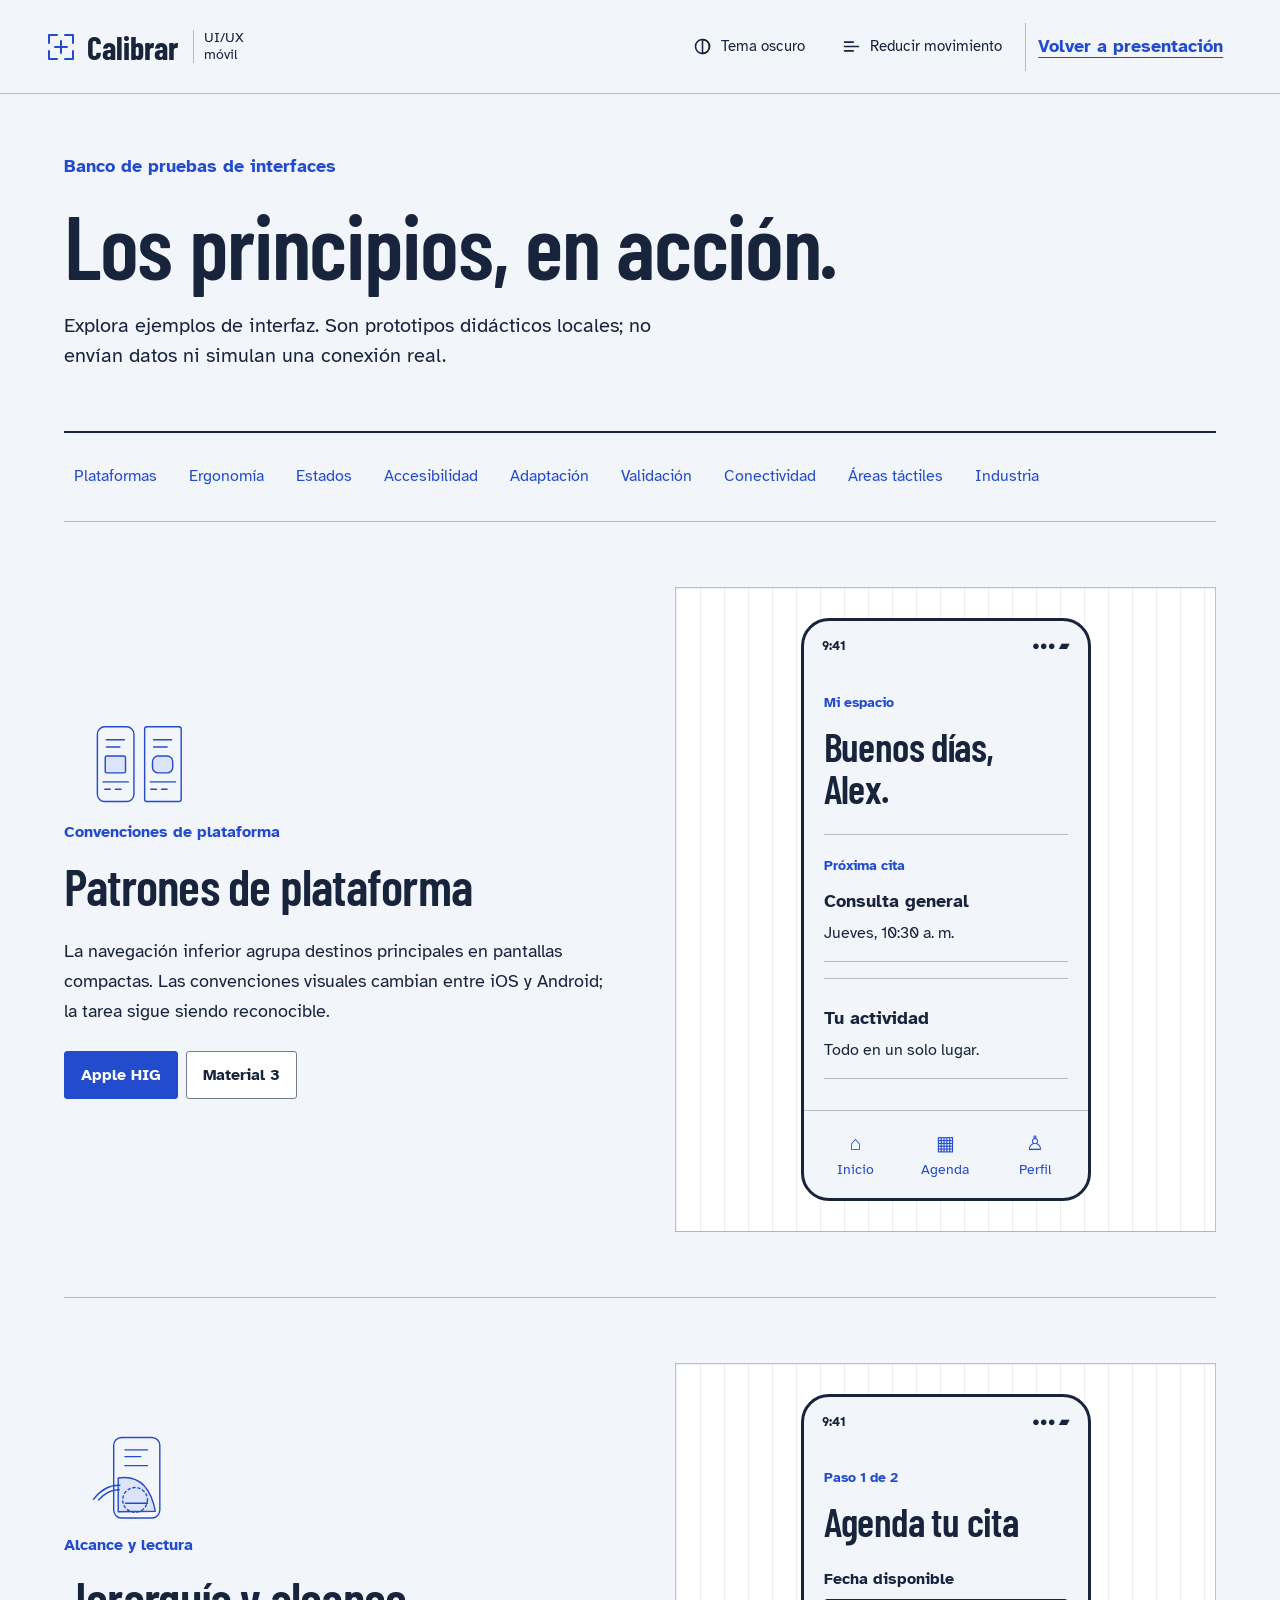
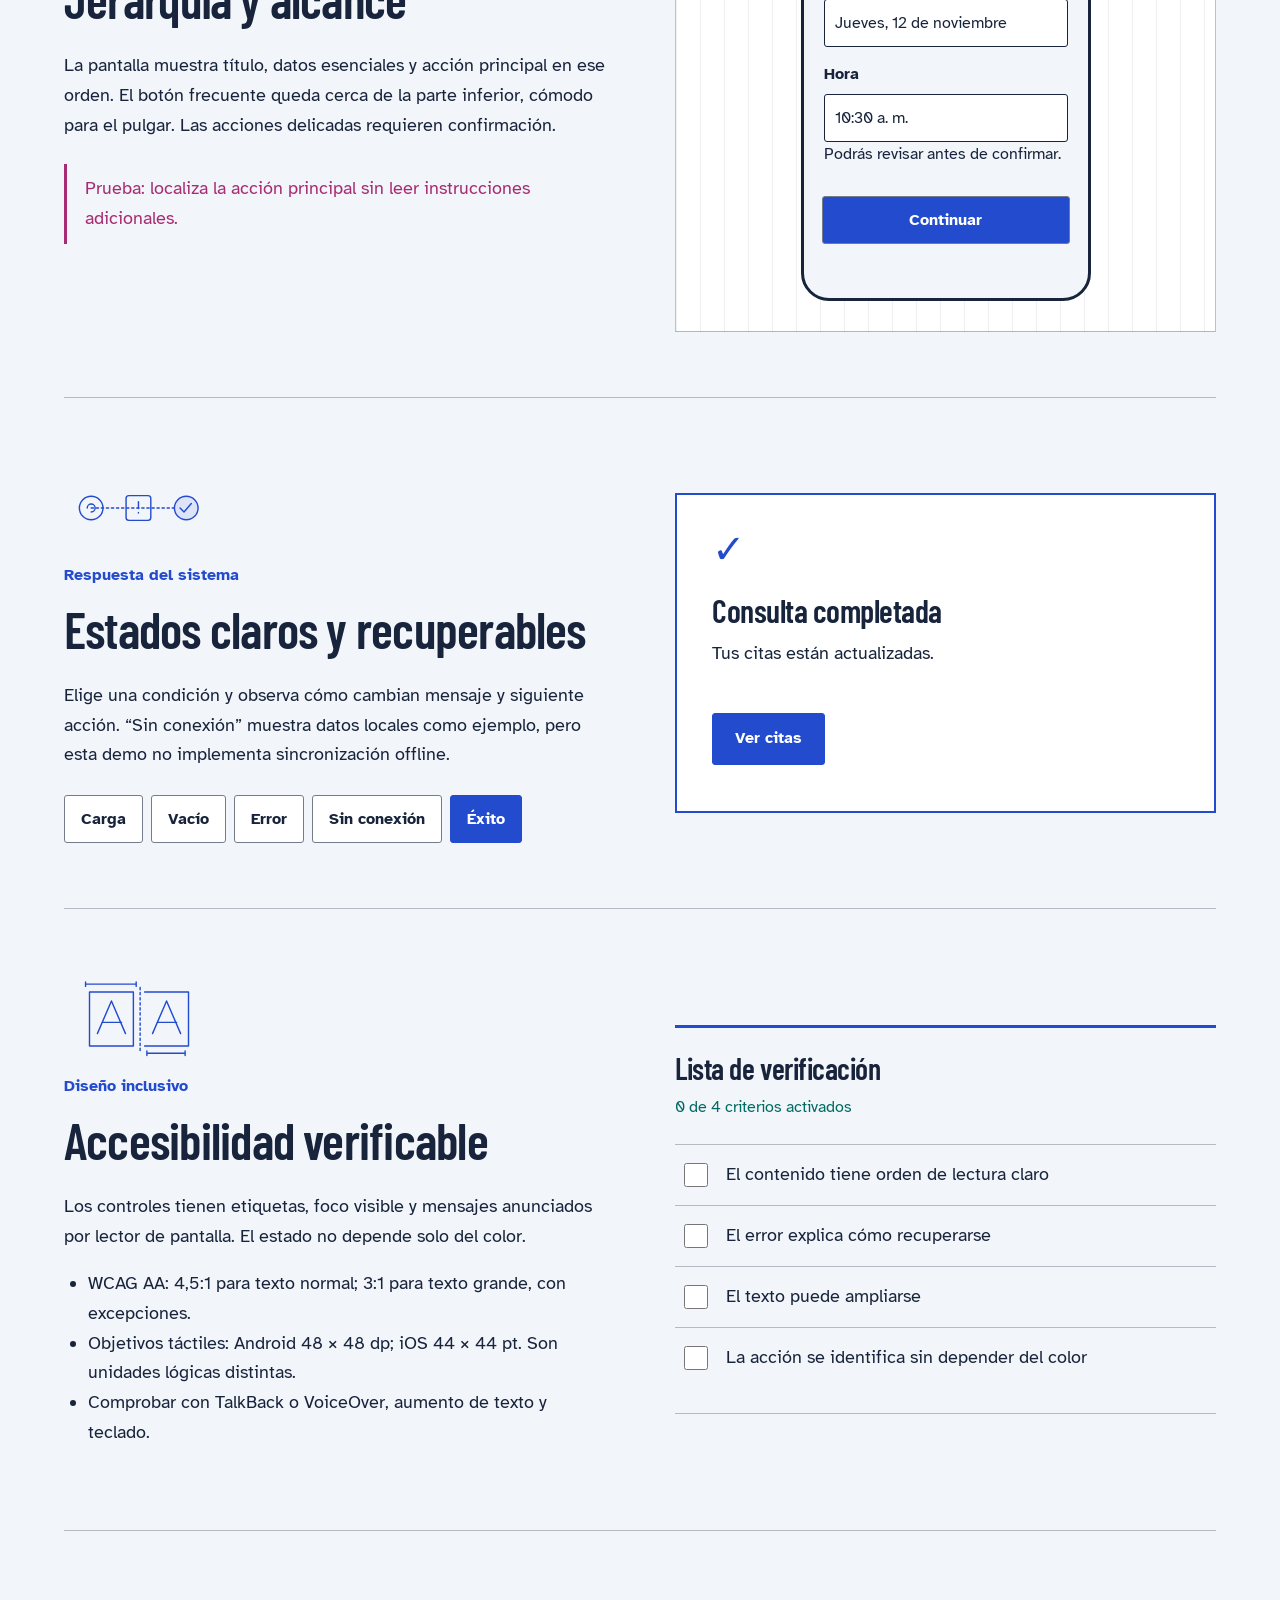
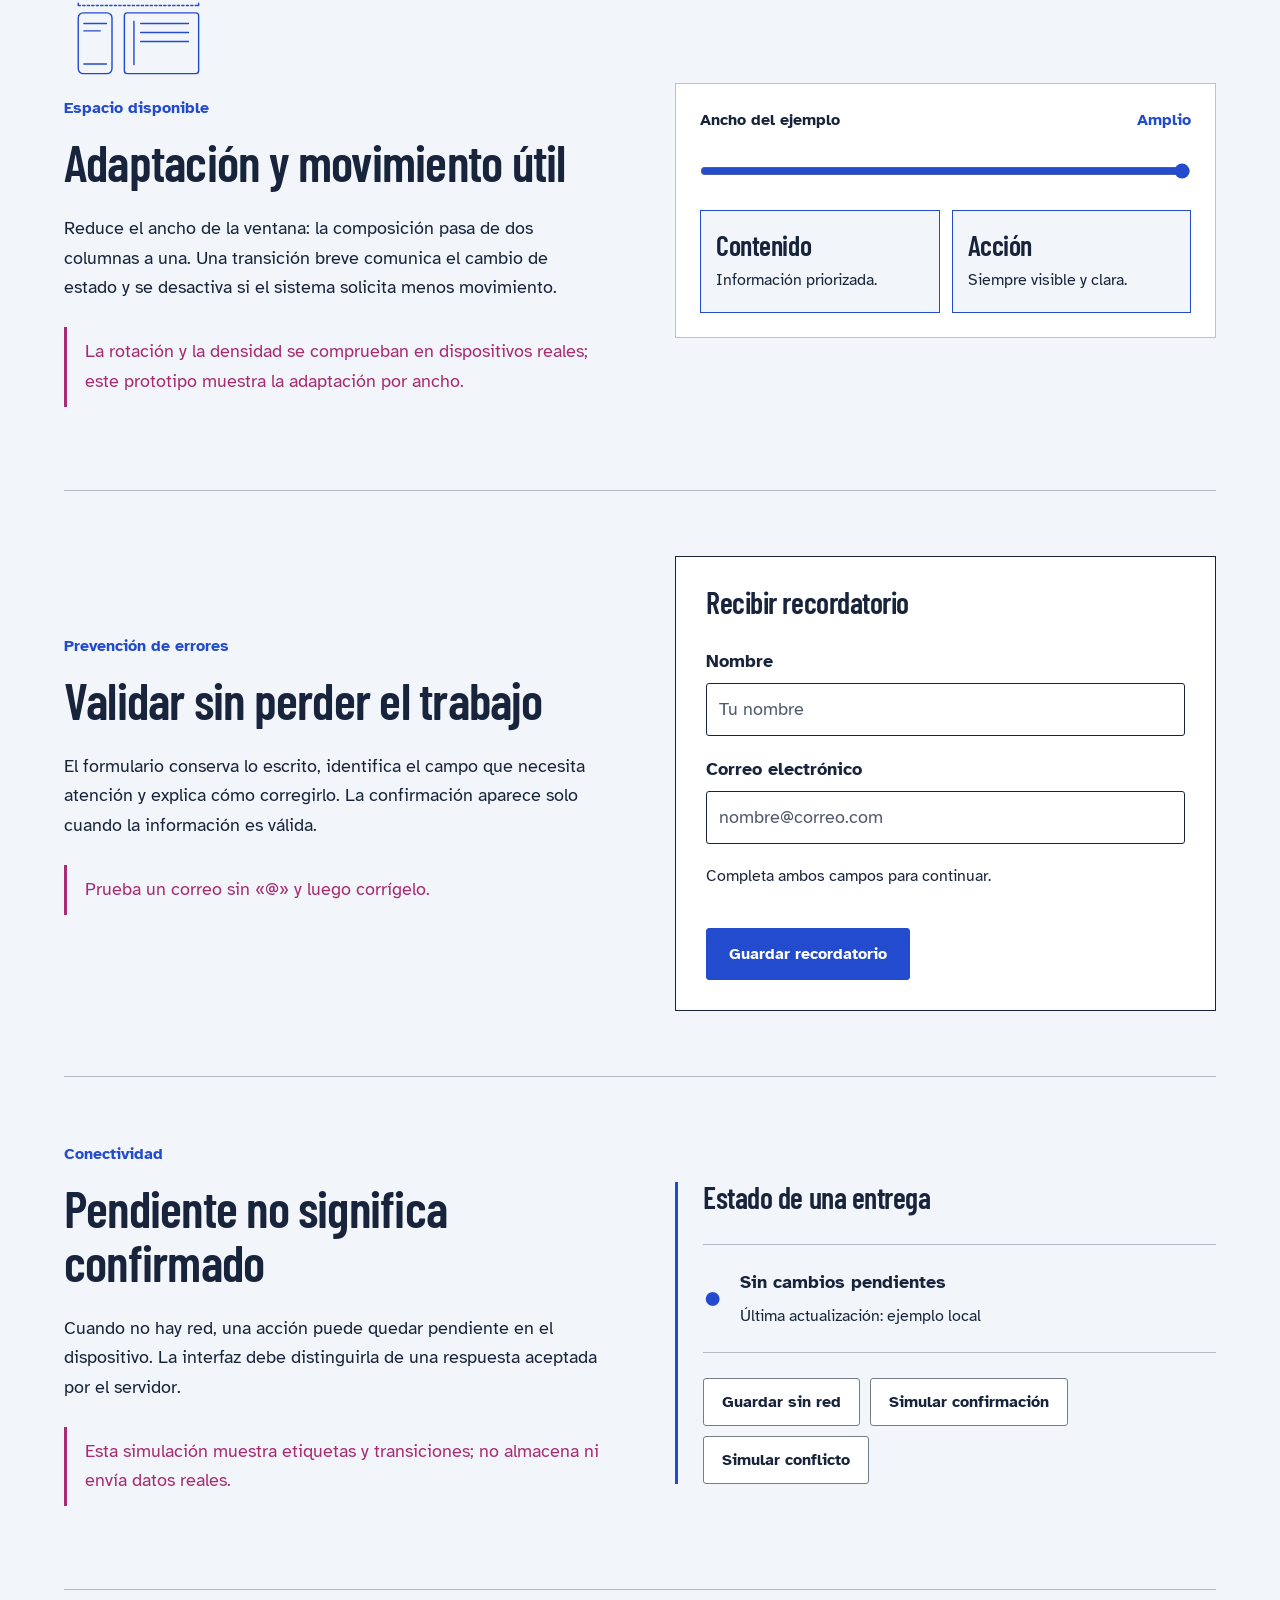
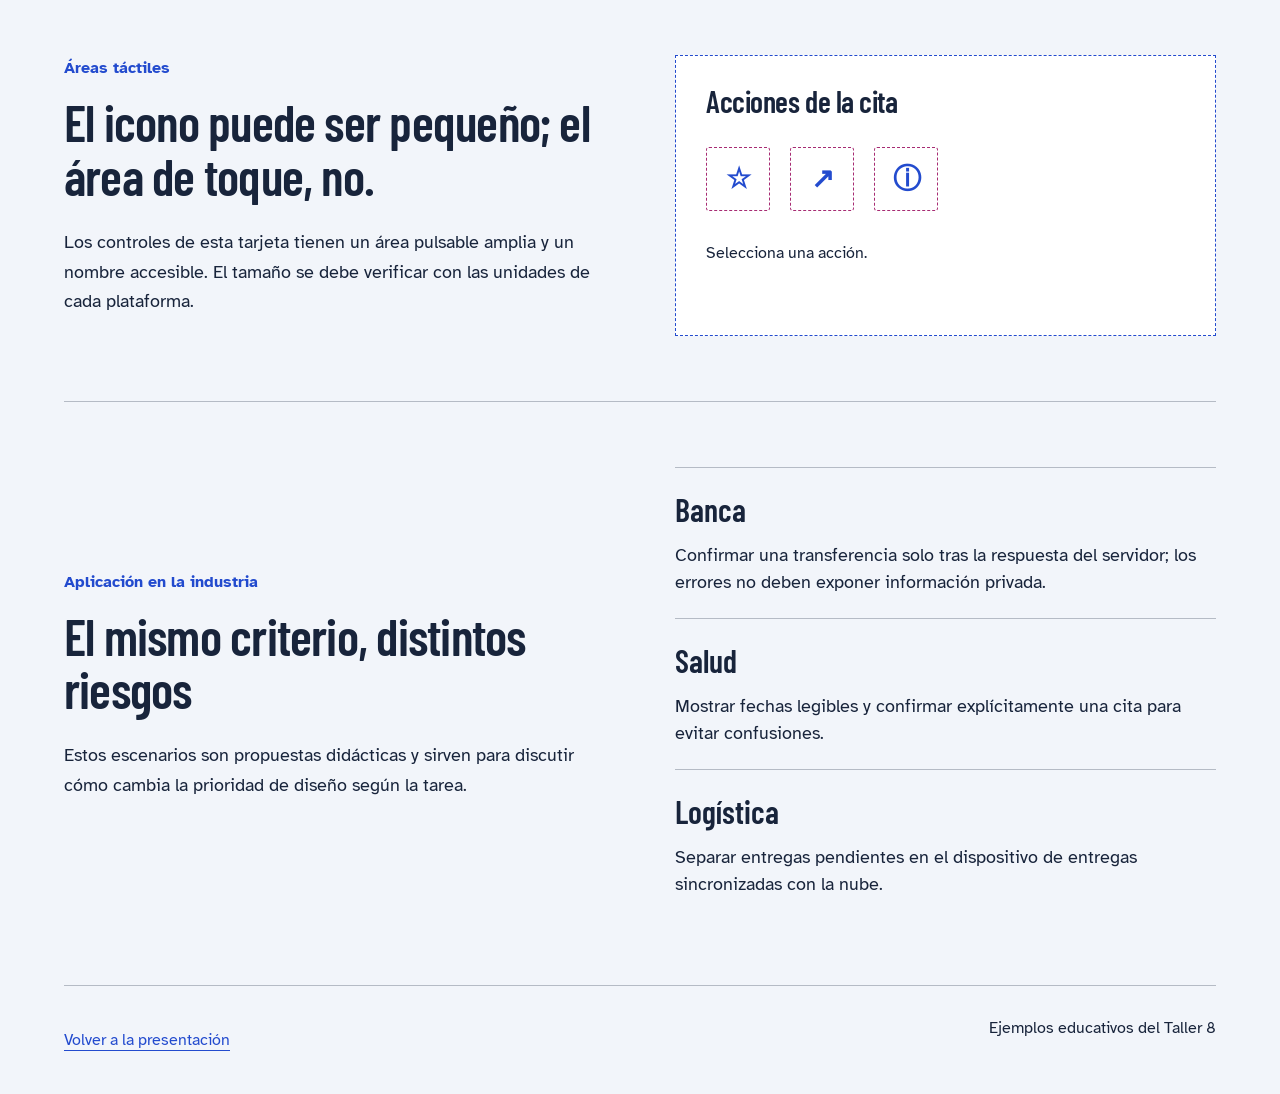
==== commit a236d773: "Create Calibrar visual identity and accessible interactive presentation" ====
--- a/ejemplos.html
+++ b/ejemplos.html
@@ -1 +1,490 @@
-<!doctype html><html lang="es"><head><meta charset="utf-8"><meta name="viewport" content="width=device-width,initial-scale=1"><title>Ejemplos UI/UX móvil | Taller 8</title><link rel="stylesheet" href="styles.css"></head><body class="academic"><header class="dash-header"><a class="dash-logo" href="index.html">UX<span>●</span>LAB</a><nav aria-label="Navegación"><a href="index.html">← Dashboard</a><a href="#plataformas">Plataformas</a><a href="#estados">Estados</a><a href="#accesibilidad">Accesibilidad</a><a href="#formulario">Más ejemplos</a></nav></header><main class="demo-main"><section class="demo-hero"><p class="kicker">LABORATORIO / CASO PRÁCTICO</p><h1>Los principios, <em>en acción.</em></h1><p>Explora ejemplos de interfaz. Son prototipos didácticos locales; no envían datos ni simulan una conexión real.</p></section><section id="plataformas" class="demo-section"><div class="demo-text"><span class="number">01</span><h2>Patrones de plataforma</h2><p>La navegación inferior agrupa destinos principales en pantallas compactas. Las convenciones visuales cambian entre iOS y Android; la tarea sigue siendo reconocible.</p><div class="segmented" role="group" aria-label="Elegir estilo de plataforma"><button type="button" class="active" data-platform="ios" aria-pressed="true">Apple HIG</button><button type="button" data-platform="android" aria-pressed="false">Material 3</button></div></div><div class="phone-wrap"><div class="phone" id="platform-phone"><div class="phone-status">9:41 <span>●●● ▰</span></div><div class="phone-content"><small>MI ESPACIO</small><h3>Buenos días,<br>Alex.</h3><div class="phone-card"><small>PRÓXIMA CITA</small><b>Consulta general</b><p>Jueves · 10:30 a. m.</p></div><div class="phone-card pale"><b>Tu actividad</b><p>Todo en un solo lugar.</p></div></div><div class="phone-nav"><span>⌂<small>Inicio</small></span><span>▦<small>Agenda</small></span><span>♙<small>Perfil</small></span></div></div></div></section><section id="ergonomia" class="demo-section reverse"><div class="demo-text"><span class="number">02</span><h2>Jerarquía y alcance</h2><p>La pantalla muestra título, datos esenciales y acción principal en ese orden. El botón frecuente queda cerca de la parte inferior, cómodo para el pulgar. Las acciones delicadas requieren confirmación.</p><p class="tip">Prueba: localiza la acción principal sin leer instrucciones adicionales.</p></div><div class="phone-wrap"><div class="phone"><div class="phone-status">9:41 <span>●●● ▰</span></div><div class="phone-content"><small>PASO 1 DE 2</small><h3>Agenda tu cita</h3><label for="date-demo">Fecha disponible</label><input id="date-demo" type="text" value="Jueves, 12 de noviembre" readonly><label for="time-demo">Hora</label><input id="time-demo" type="text" value="10:30 a. m." readonly><p>Podrás revisar antes de confirmar.</p></div><button class="phone-action" type="button" id="appointment-btn">Continuar</button><p class="phone-feedback" id="appointment-feedback" role="status" aria-live="polite"></p></div></div></section><section id="estados" class="demo-section"><div class="demo-text"><span class="number">03</span><h2>Estados claros y recuperables</h2><p>Elige una condición y observa cómo cambian mensaje y siguiente acción. “Sin conexión” muestra datos locales como ejemplo, pero esta demo no implementa sincronización offline.</p><div class="state-controls" role="group" aria-label="Estado de la consulta"><button type="button" data-state="loading">Carga</button><button type="button" data-state="empty">Vacío</button><button type="button" data-state="error">Error</button><button type="button" data-state="offline">Sin conexión</button><button type="button" data-state="success">Éxito</button></div></div><div class="state-card" role="status" aria-live="polite"><div id="state-icon" class="state-icon">✓</div><h3 id="state-title">Consulta completada</h3><p id="state-message">Tus citas están actualizadas.</p><button id="state-action" class="primary-link" type="button">Ver citas</button></div></section><section id="accesibilidad" class="demo-section reverse"><div class="demo-text"><span class="number">04</span><h2>Accesibilidad verificable</h2><p>Los controles tienen etiquetas, foco visible y mensajes anunciados por lector de pantalla. El estado no depende solo del color.</p><ul><li>WCAG AA: 4,5:1 para texto normal; 3:1 para texto grande, con excepciones.</li><li>Objetivos táctiles: Android 48 × 48 dp; iOS 44 × 44 pt. Son unidades lógicas distintas.</li><li>Comprobar con TalkBack o VoiceOver, aumento de texto y teclado.</li></ul></div><div class="check-card"><h3>Lista de verificación</h3><label><input type="checkbox"> El contenido tiene orden de lectura claro</label><label><input type="checkbox"> El error explica cómo recuperarse</label><label><input type="checkbox"> El texto puede ampliarse</label><label><input type="checkbox"> La acción se identifica sin depender del color</label></div></section><section id="adaptacion" class="demo-section"><div class="demo-text"><span class="number">05</span><h2>Adaptación y movimiento útil</h2><p>Reduce el ancho de la ventana: la composición pasa de dos columnas a una. Una transición breve comunica el cambio de estado y se desactiva si el sistema solicita menos movimiento.</p><p class="tip">La rotación y la densidad se comprueban en dispositivos reales; este prototipo muestra la adaptación por ancho.</p></div><div class="adaptive-card"><div><span>01</span><h3>Contenido</h3><p>Información priorizada.</p></div><div><span>02</span><h3>Acción</h3><p>Siempre visible y clara.</p></div></div></section><section id="formulario" class="demo-section"><div class="demo-text"><span class="number">06 / PREVENCIÓN DE ERRORES</span><h2>Validar sin perder el trabajo</h2><p>El formulario conserva lo escrito, identifica el campo que necesita atención y explica cómo corregirlo. La confirmación aparece solo cuando la información es válida.</p><p class="tip">Prueba un correo sin «@» y luego corrígelo.</p></div><form class="example-form" id="validation-demo" novalidate><h3>Recibir recordatorio</h3><label for="demo-name">Nombre</label><input id="demo-name" name="name" autocomplete="name" required placeholder="Tu nombre"><label for="demo-email">Correo electrónico</label><input id="demo-email" name="email" type="email" autocomplete="email" required placeholder="nombre@correo.com"><p id="form-feedback" role="status" aria-live="polite">Completa ambos campos para continuar.</p><button class="primary-link" type="submit">Guardar recordatorio</button></form></section><section id="sincronizacion" class="demo-section reverse"><div class="demo-text"><span class="number">07 / CONECTIVIDAD</span><h2>Pendiente no significa confirmado</h2><p>Cuando no hay red, una acción puede quedar pendiente en el dispositivo. La interfaz debe distinguirla de una respuesta aceptada por el servidor.</p><p class="tip">Esta simulación muestra etiquetas y transiciones; no almacena ni envía datos reales.</p></div><div class="sync-demo"><h3>Estado de una entrega</h3><div class="sync-status" id="sync-status" role="status" aria-live="polite"><span>●</span><div><b>Sin cambios pendientes</b><small>Última actualización: ejemplo local</small></div></div><div class="sync-actions"><button type="button" data-sync="pending">Guardar sin red</button><button type="button" data-sync="synced">Simular confirmación</button><button type="button" data-sync="conflict">Simular conflicto</button></div></div></section><section id="toque" class="demo-section"><div class="demo-text"><span class="number">08 / ÁREAS TÁCTILES</span><h2>El icono puede ser pequeño; el área de toque, no.</h2><p>Los controles de esta tarjeta tienen un área pulsable amplia y un nombre accesible. El tamaño se debe verificar con las unidades de cada plataforma.</p></div><div class="touch-demo"><h3>Acciones de la cita</h3><div><button type="button" aria-label="Añadir cita a favoritos" data-touch="favorito">☆</button><button type="button" aria-label="Compartir cita" data-touch="compartir">↗</button><button type="button" aria-label="Mostrar información de la cita" data-touch="información">ⓘ</button></div><p id="touch-feedback" role="status" aria-live="polite">Selecciona una acción.</p></div></section><section id="industria" class="demo-section industry-section"><div class="demo-text"><span class="number">09 / APLICACIÓN EN LA INDUSTRIA</span><h2>El mismo criterio, distintos riesgos</h2><p>Estos escenarios son propuestas didácticas y sirven para discutir cómo cambia la prioridad de diseño según la tarea.</p></div><div class="industry-cards"><article><b>Banca</b><p>Confirmar una transferencia solo tras la respuesta del servidor; los errores no deben exponer información privada.</p></article><article><b>Salud</b><p>Mostrar fechas legibles y confirmar explícitamente una cita para evitar confusiones.</p></article><article><b>Logística</b><p>Separar entregas pendientes en el dispositivo de entregas sincronizadas con la nube.</p></article></div></section><footer><a href="index.html">← Volver a la presentación</a> · Ejemplos educativos del Taller 8</footer></main><script src="script.js"></script></body></html>
+<!doctype html>
+<html lang="es">
+  <head>
+    <meta charset="utf-8" />
+    <meta name="viewport" content="width=device-width,initial-scale=1" />
+    <title>Calibrar — Laboratorio de UI/UX móvil</title>
+    <link rel="stylesheet" href="styles.css" />
+  </head>
+  <body class="academic">
+    <a class="skip-link" href="#laboratorio">Ir a las pruebas</a>
+    <header class="dash-header">
+      <a class="brand" href="index.html" aria-label="Calibrar, presentación"
+        ><svg viewBox="0 0 32 32" aria-hidden="true">
+          <path
+            d="M4 12V4h8M20 4h8v8M28 20v8h-8M12 28H4v-8M10 16h12M16 10v12"
+          /></svg
+        >Calibrar<span>UI/UX móvil</span></a
+      >
+      <div class="header-actions">
+        <div class="preferences" aria-label="Preferencias de lectura">
+          <button
+            type="button"
+            class="utility-button"
+            id="theme-toggle"
+            aria-pressed="false"
+          >
+            <svg viewBox="0 0 24 24" aria-hidden="true">
+              <circle cx="12" cy="12" r="8" />
+              <path d="M12 4v16M12 4a8 8 0 0 1 0 16Z" /></svg
+            ><span>Tema oscuro</span></button
+          ><button
+            type="button"
+            class="utility-button"
+            id="motion-toggle"
+            aria-pressed="false"
+          >
+            <svg viewBox="0 0 24 24" aria-hidden="true">
+              <path d="M4 7h10M4 12h16M4 17h10" /></svg
+            ><span>Reducir movimiento</span>
+          </button>
+        </div>
+        <a class="header-link" href="index.html">Volver a presentación</a>
+      </div>
+    </header>
+    <main class="demo-main" id="laboratorio">
+      <section class="demo-hero">
+        <p class="kicker">Banco de pruebas de interfaces</p>
+        <h1>Los principios, en acción.</h1>
+        <p>
+          Explora ejemplos de interfaz. Son prototipos didácticos locales; no
+          envían datos ni simulan una conexión real.
+        </p>
+      </section>
+      <nav class="lab-index" aria-label="Índice de pruebas">
+        <a href="#plataformas">Plataformas</a><a href="#ergonomia">Ergonomía</a
+        ><a href="#estados">Estados</a><a href="#accesibilidad">Accesibilidad</a
+        ><a href="#adaptacion">Adaptación</a><a href="#formulario">Validación</a
+        ><a href="#sincronizacion">Conectividad</a
+        ><a href="#toque">Áreas táctiles</a><a href="#industria">Industria</a>
+      </nav>
+      <section id="plataformas" class="demo-section">
+        <div class="demo-text">
+          <svg
+            class="axis-illustration"
+            viewBox="0 0 240 160"
+            aria-hidden="true"
+            fill="none"
+          >
+            <rect x="46" y="12" width="65" height="133" rx="13" />
+            <rect x="130" y="12" width="65" height="133" rx="4" />
+            <path
+              d="M56 110h45M140 110h45M59 123h10m9 0h10m53 0h10m9 0h10M62 35h32M146 35h32M62 48h24M146 48h24"
+            />
+            <rect
+              class="svg-fill"
+              x="60"
+              y="64"
+              width="36"
+              height="30"
+              rx="3"
+            />
+            <rect
+              class="svg-fill"
+              x="144"
+              y="64"
+              width="36"
+              height="30"
+              rx="10"
+            /></svg
+          ><span class="number">Convenciones de plataforma</span>
+          <h2>Patrones de plataforma</h2>
+          <p>
+            La navegación inferior agrupa destinos principales en pantallas
+            compactas. Las convenciones visuales cambian entre iOS y Android; la
+            tarea sigue siendo reconocible.
+          </p>
+          <div
+            class="segmented"
+            role="group"
+            aria-label="Elegir estilo de plataforma"
+          >
+            <button
+              type="button"
+              class="active"
+              data-platform="ios"
+              aria-pressed="true"
+            >
+              Apple HIG</button
+            ><button type="button" data-platform="android" aria-pressed="false">
+              Material 3
+            </button>
+          </div>
+        </div>
+        <div class="phone-wrap">
+          <div class="phone" id="platform-phone">
+            <div class="phone-status">9:41 <span>●●● ▰</span></div>
+            <div class="phone-content">
+              <small>Mi espacio</small>
+              <h3>Buenos días,<br />Alex.</h3>
+              <div class="phone-card">
+                <small>Próxima cita</small><b>Consulta general</b>
+                <p>Jueves, 10:30 a. m.</p>
+              </div>
+              <div class="phone-card pale">
+                <b>Tu actividad</b>
+                <p>Todo en un solo lugar.</p>
+              </div>
+            </div>
+            <div class="phone-nav">
+              <span>⌂<small>Inicio</small></span
+              ><span>▦<small>Agenda</small></span
+              ><span>♙<small>Perfil</small></span>
+            </div>
+          </div>
+        </div>
+      </section>
+      <section id="ergonomia" class="demo-section reverse">
+        <div class="demo-text">
+          <svg
+            class="axis-illustration"
+            viewBox="0 0 240 160"
+            aria-hidden="true"
+            fill="none"
+          >
+            <rect x="75" y="8" width="82" height="143" rx="14" />
+            <path class="svg-fill" d="M83 140V80Q136 72 149 139Z" />
+            <path
+              d="M39 118q20-26 47-25m-38 26q18-19 37-18M95 30h40M95 42h28M95 58h40M96 125h39"
+            />
+            <circle cx="113" cy="119" r="22" stroke-dasharray="4 5" /></svg
+          ><span class="number">Alcance y lectura</span>
+          <h2>Jerarquía y alcance</h2>
+          <p>
+            La pantalla muestra título, datos esenciales y acción principal en
+            ese orden. El botón frecuente queda cerca de la parte inferior,
+            cómodo para el pulgar. Las acciones delicadas requieren
+            confirmación.
+          </p>
+          <p class="tip">
+            Prueba: localiza la acción principal sin leer instrucciones
+            adicionales.
+          </p>
+        </div>
+        <div class="phone-wrap">
+          <div class="phone">
+            <div class="phone-status">9:41 <span>●●● ▰</span></div>
+            <div class="phone-content">
+              <small>Paso 1 de 2</small>
+              <h3>Agenda tu cita</h3>
+              <label for="date-demo">Fecha disponible</label
+              ><input
+                id="date-demo"
+                type="text"
+                value="Jueves, 12 de noviembre"
+                readonly
+              /><label for="time-demo">Hora</label
+              ><input id="time-demo" type="text" value="10:30 a. m." readonly />
+              <p>Podrás revisar antes de confirmar.</p>
+            </div>
+            <button class="phone-action" type="button" id="appointment-btn">
+              Continuar
+            </button>
+            <p
+              class="phone-feedback"
+              id="appointment-feedback"
+              role="status"
+              aria-live="polite"
+            ></p>
+          </div>
+        </div>
+      </section>
+      <section id="estados" class="demo-section">
+        <div class="demo-text">
+          <svg
+            class="axis-illustration"
+            viewBox="0 0 240 160"
+            aria-hidden="true"
+            fill="none"
+          >
+            <path d="M35 80h170" stroke-dasharray="4 5" />
+            <circle cx="35" cy="80" r="21" />
+            <path d="M28 80a7 7 0 1 1 7 7" />
+            <rect x="97" y="58" width="44" height="44" rx="5" />
+            <path d="M119 69v12m0 7v1" />
+            <circle class="svg-fill" cx="204" cy="80" r="21" />
+            <path d="m193 80 7 7 13-15" /></svg
+          ><span class="number">Respuesta del sistema</span>
+          <h2>Estados claros y recuperables</h2>
+          <p>
+            Elige una condición y observa cómo cambian mensaje y siguiente
+            acción. “Sin conexión” muestra datos locales como ejemplo, pero esta
+            demo no implementa sincronización offline.
+          </p>
+          <div
+            class="state-controls"
+            role="group"
+            aria-label="Estado de la consulta"
+          >
+            <button type="button" data-state="loading">Carga</button
+            ><button type="button" data-state="empty">Vacío</button
+            ><button type="button" data-state="error">Error</button
+            ><button type="button" data-state="offline">Sin conexión</button
+            ><button type="button" data-state="success">Éxito</button>
+          </div>
+        </div>
+        <div class="state-card" role="status" aria-live="polite">
+          <div id="state-icon" class="state-icon">✓</div>
+          <h3 id="state-title">Consulta completada</h3>
+          <p id="state-message">Tus citas están actualizadas.</p>
+          <button id="state-action" class="primary-link" type="button">
+            Ver citas
+          </button>
+        </div>
+      </section>
+      <section id="accesibilidad" class="demo-section reverse">
+        <div class="demo-text">
+          <svg
+            class="axis-illustration"
+            viewBox="0 0 240 160"
+            aria-hidden="true"
+            fill="none"
+          >
+            <path d="M32 32h78v96H32zM130 32h78v96h-78" />
+            <path
+              d="m46 106 25-58 25 58M54 86h35M144 106l25-58 25 58M152 86h35"
+            />
+            <path d="M122 24v112" stroke-dasharray="4 5" />
+            <path d="M25 18h90M25 14v8m90-8v8M134 141h68m-68-4v8m68-8v8" /></svg
+          ><span class="number">Diseño inclusivo</span>
+          <h2>Accesibilidad verificable</h2>
+          <p>
+            Los controles tienen etiquetas, foco visible y mensajes anunciados
+            por lector de pantalla. El estado no depende solo del color.
+          </p>
+          <ul>
+            <li>
+              WCAG AA: 4,5:1 para texto normal; 3:1 para texto grande, con
+              excepciones.
+            </li>
+            <li>
+              Objetivos táctiles: Android 48 × 48 dp; iOS 44 × 44 pt. Son
+              unidades lógicas distintas.
+            </li>
+            <li>
+              Comprobar con TalkBack o VoiceOver, aumento de texto y teclado.
+            </li>
+          </ul>
+        </div>
+        <div class="check-card">
+          <h3>Lista de verificación</h3>
+          <p id="check-count" class="check-count" role="status">
+            0 de 4 criterios activados
+          </p>
+          <label
+            ><input type="checkbox" /> El contenido tiene orden de lectura
+            claro</label
+          ><label
+            ><input type="checkbox" /> El error explica cómo recuperarse</label
+          ><label><input type="checkbox" /> El texto puede ampliarse</label
+          ><label
+            ><input type="checkbox" /> La acción se identifica sin depender del
+            color</label
+          >
+        </div>
+      </section>
+      <section id="adaptacion" class="demo-section">
+        <div class="demo-text">
+          <svg
+            class="axis-illustration"
+            viewBox="0 0 240 160"
+            aria-hidden="true"
+            fill="none"
+          >
+            <rect x="12" y="30" width="60" height="108" rx="9" />
+            <rect x="94" y="30" width="132" height="108" rx="5" />
+            <path
+              d="M22 49h40M22 62h29M22 121h40M111 45v77M123 49h85M123 65h85M123 81h85"
+            />
+            <path d="M12 17h214m-214-4v8m214-8v8" stroke-dasharray="4 4" /></svg
+          ><span class="number">Espacio disponible</span>
+          <h2>Adaptación y movimiento útil</h2>
+          <p>
+            Reduce el ancho de la ventana: la composición pasa de dos columnas a
+            una. Una transición breve comunica el cambio de estado y se
+            desactiva si el sistema solicita menos movimiento.
+          </p>
+          <p class="tip">
+            La rotación y la densidad se comprueban en dispositivos reales; este
+            prototipo muestra la adaptación por ancho.
+          </p>
+        </div>
+        <div class="adapt-workbench">
+          <label for="adaptive-width"
+            >Ancho del ejemplo
+            <output id="width-value" for="adaptive-width">Amplio</output></label
+          ><input
+            id="adaptive-width"
+            type="range"
+            min="0"
+            max="100"
+            value="100"
+          />
+          <div class="adaptive-card" id="adaptive-preview">
+            <div>
+              <h3>Contenido</h3>
+              <p>Información priorizada.</p>
+            </div>
+            <div>
+              <h3>Acción</h3>
+              <p>Siempre visible y clara.</p>
+            </div>
+          </div>
+        </div>
+      </section>
+      <section id="formulario" class="demo-section">
+        <div class="demo-text">
+          <span class="number">Prevención de errores</span>
+          <h2>Validar sin perder el trabajo</h2>
+          <p>
+            El formulario conserva lo escrito, identifica el campo que necesita
+            atención y explica cómo corregirlo. La confirmación aparece solo
+            cuando la información es válida.
+          </p>
+          <p class="tip">Prueba un correo sin «@» y luego corrígelo.</p>
+        </div>
+        <form class="example-form" id="validation-demo" novalidate>
+          <h3>Recibir recordatorio</h3>
+          <label for="demo-name">Nombre</label
+          ><input
+            id="demo-name"
+            aria-describedby="form-feedback"
+            name="name"
+            autocomplete="name"
+            required
+            placeholder="Tu nombre"
+          /><label for="demo-email">Correo electrónico</label
+          ><input
+            id="demo-email"
+            aria-describedby="form-feedback"
+            name="email"
+            type="email"
+            autocomplete="email"
+            required
+            placeholder="nombre@correo.com"
+          />
+          <p id="form-feedback" role="status" aria-live="polite">
+            Completa ambos campos para continuar.
+          </p>
+          <button class="primary-link" type="submit">
+            Guardar recordatorio
+          </button>
+        </form>
+      </section>
+      <section id="sincronizacion" class="demo-section reverse">
+        <div class="demo-text">
+          <span class="number">Conectividad</span>
+          <h2>Pendiente no significa confirmado</h2>
+          <p>
+            Cuando no hay red, una acción puede quedar pendiente en el
+            dispositivo. La interfaz debe distinguirla de una respuesta aceptada
+            por el servidor.
+          </p>
+          <p class="tip">
+            Esta simulación muestra etiquetas y transiciones; no almacena ni
+            envía datos reales.
+          </p>
+        </div>
+        <div class="sync-demo">
+          <h3>Estado de una entrega</h3>
+          <div
+            class="sync-status"
+            id="sync-status"
+            role="status"
+            aria-live="polite"
+          >
+            <span>●</span>
+            <div>
+              <b>Sin cambios pendientes</b
+              ><small>Última actualización: ejemplo local</small>
+            </div>
+          </div>
+          <div class="sync-actions">
+            <button type="button" data-sync="pending">Guardar sin red</button
+            ><button type="button" data-sync="synced">
+              Simular confirmación</button
+            ><button type="button" data-sync="conflict">
+              Simular conflicto
+            </button>
+          </div>
+        </div>
+      </section>
+      <section id="toque" class="demo-section">
+        <div class="demo-text">
+          <span class="number">Áreas táctiles</span>
+          <h2>El icono puede ser pequeño; el área de toque, no.</h2>
+          <p>
+            Los controles de esta tarjeta tienen un área pulsable amplia y un
+            nombre accesible. El tamaño se debe verificar con las unidades de
+            cada plataforma.
+          </p>
+        </div>
+        <div class="touch-demo">
+          <h3>Acciones de la cita</h3>
+          <div>
+            <button
+              type="button"
+              aria-label="Añadir cita a favoritos"
+              data-touch="favorito"
+            >
+              ☆</button
+            ><button
+              type="button"
+              aria-label="Compartir cita"
+              data-touch="compartir"
+            >
+              ↗</button
+            ><button
+              type="button"
+              aria-label="Mostrar información de la cita"
+              data-touch="información"
+            >
+              ⓘ
+            </button>
+          </div>
+          <p id="touch-feedback" role="status" aria-live="polite">
+            Selecciona una acción.
+          </p>
+        </div>
+      </section>
+      <section id="industria" class="demo-section industry-section">
+        <div class="demo-text">
+          <span class="number">Aplicación en la industria</span>
+          <h2>El mismo criterio, distintos riesgos</h2>
+          <p>
+            Estos escenarios son propuestas didácticas y sirven para discutir
+            cómo cambia la prioridad de diseño según la tarea.
+          </p>
+        </div>
+        <div class="industry-cards">
+          <article>
+            <b>Banca</b>
+            <p>
+              Confirmar una transferencia solo tras la respuesta del servidor;
+              los errores no deben exponer información privada.
+            </p>
+          </article>
+          <article>
+            <b>Salud</b>
+            <p>
+              Mostrar fechas legibles y confirmar explícitamente una cita para
+              evitar confusiones.
+            </p>
+          </article>
+          <article>
+            <b>Logística</b>
+            <p>
+              Separar entregas pendientes en el dispositivo de entregas
+              sincronizadas con la nube.
+            </p>
+          </article>
+        </div>
+      </section>
+      <footer>
+        <a href="index.html">Volver a la presentación</a
+        ><span>Ejemplos educativos del Taller 8</span>
+      </footer>
+    </main>
+    <script src="script.js"></script>
+  </body>
+</html>
--- a/styles.css
+++ b/styles.css
@@ -1,9 +1,1957 @@
-@import url('https://fonts.googleapis.com/css2?family=DM+Sans:wght@400;500;600;700&family=Manrope:wght@400;500;600;700;800&display=swap');
-:root{--ink:#18261d;--muted:#626d60;--paper:#f6f3ed;--lime:#d9ef78;--line:#d9ddd1}*{box-sizing:border-box}html{scroll-behavior:smooth}body{margin:0;background:var(--paper);color:var(--ink);font-family:'DM Sans',Arial,sans-serif}a{color:inherit;text-decoration:none}button,a{outline-offset:4px}h1,h2,h3,p{margin-top:0}h1,h2,h3{font-family:Manrope,Arial,sans-serif}h2{letter-spacing:-.06em;line-height:1.13}em{font-family:Georgia,serif;font-weight:400} .site-header{height:90px;padding:0 6%;display:flex;align-items:center;justify-content:space-between;border-bottom:1px solid var(--line)}.brand{display:flex;align-items:center;gap:10px;font-family:Manrope,sans-serif;font-size:23px;font-weight:800;letter-spacing:-.07em}.brand-mark{display:grid;place-items:center;width:35px;height:35px;border-radius:50%;background:var(--ink);color:var(--lime);font-size:22px}.site-header nav{display:flex;gap:38px;font-size:14px;font-weight:600}.site-header nav a:hover,.header-contact:hover{opacity:.55}.header-contact{font-size:14px;font-weight:700;border-bottom:1px solid;padding-bottom:6px}.header-contact span{margin-left:25px}.hero{min-height:675px;display:grid;grid-template-columns:1fr 42%;position:relative;padding:80px 6% 75px;overflow:hidden}.hero-copy{position:relative;z-index:1;align-self:center}.eyebrow{font-size:11px;letter-spacing:.17em;text-transform:uppercase;font-weight:700}.dot{display:inline-block;width:8px;height:8px;border-radius:50%;background:#91ad42;margin-right:10px}.hero h1{font-size:clamp(64px,8vw,125px);letter-spacing:-.085em;line-height:1.08;margin:32px 0 30px}.hero h1 em{color:#7b9760;letter-spacing:-.07em}.hero-description{font-size:18px;max-width:390px;line-height:1.65;color:var(--muted);margin-bottom:35px}.button{display:inline-flex;align-items:center;justify-content:space-between;gap:45px;padding:18px 24px;border-radius:3px;font-weight:700;font-size:13px;transition:transform .2s,background .2s}.button:hover{transform:translateY(-3px)}.button-dark{background:var(--ink);color:white}.button-dark:hover{background:#39513a}.hero-art{min-height:495px;background:#dce8be;border-radius:240px 240px 8px 8px;position:relative;overflow:hidden;display:flex;align-items:center;justify-content:center}.art-orbit{position:absolute;width:570px;height:570px;border:1px solid #a5b795;border-radius:50%;top:-110px;left:-95px}.art-disc{position:absolute;width:330px;height:330px;background:#a0b78c;border-radius:50%;right:-85px;top:45px}.art-card{position:relative;background:#eff1de;width:230px;height:295px;transform:rotate(-13deg);box-shadow:25px 25px 0 #6e875f;padding:25px;display:flex;flex-direction:column;justify-content:space-between;font-family:Manrope;font-size:32px;line-height:1.15;font-weight:800;letter-spacing:-.07em}.art-spark{font-size:75px;align-self:flex-end;color:#a2b659}.art-caption{position:absolute;bottom:20px;right:25px;font-size:10px;letter-spacing:.12em}.hero-index{position:absolute;bottom:32px;left:6%;right:6%;display:flex;justify-content:space-between;font-size:10px;letter-spacing:.15em;color:#737d71}.section-pad{padding:110px 6%}.section-heading{display:flex;justify-content:space-between;align-items:end;gap:50px;margin-bottom:55px}.section-heading h2,.services h2{font-size:clamp(40px,5vw,70px);margin:24px 0 0}.section-heading>p{max-width:300px;color:var(--muted);line-height:1.7;font-size:15px}.project-grid{display:grid;grid-template-columns:1fr 1fr;gap:28px}.project-visual{height:390px;overflow:hidden;display:flex;align-items:center;justify-content:center}.project-one{background:#e5d9c6}.mock-app{width:67%;height:320px;background:#f9f4e8;border-radius:16px 16px 0 0;box-shadow:0 20px 45px #6d5e4d55;padding:22px 26px;transform:rotate(-6deg) translateY(35px)}.mock-top{display:flex;justify-content:space-between;font-weight:800}.mock-middle{font-family:Manrope;font-weight:800;font-size:clamp(24px,3vw,39px);letter-spacing:-.07em;margin-top:60px;line-height:1.13}.mock-middle i{font-family:Georgia;color:#b17b62;font-weight:400}.mock-pill{display:inline-block;margin-top:32px;background:#262b25;color:white;border-radius:30px;padding:11px 18px;font-size:10px}.project-two{background:#cfdfb8;position:relative}.mock-circle{width:320px;height:320px;border-radius:50%;background:#789765;position:absolute;right:7%;top:4%}.mock-label{position:relative;background:#f5f2df;padding:45px 35px;width:235px;height:285px;transform:rotate(8deg);font:800 47px/1 Manrope;letter-spacing:-.09em;box-shadow:-20px 20px 0 #afc095}.mock-label i{font-family:Georgia;font-weight:400;color:#718d64}.mock-label small{display:block;font:500 11px/1.5 'DM Sans';letter-spacing:0;margin-top:42px}.project-meta{display:flex;justify-content:space-between;align-items:start;padding:22px 3px}.project-meta h3{font-size:21px;margin-bottom:5px}.project-meta p{font-size:13px;color:var(--muted)}.project-meta>span{font-size:25px}.services{background:#e9eee3;display:grid;grid-template-columns:42% 1fr;gap:7%}.services-intro>p:last-child{line-height:1.75;color:var(--muted);max-width:380px;margin-top:30px}.service-list>div{display:grid;grid-template-columns:30px 1fr 22px;column-gap:20px;border-bottom:1px solid #c6d1c1;padding:25px 0}.service-list>div:first-child{border-top:1px solid #c6d1c1}.service-list span{font-size:13px}.service-list h3{font-size:23px;margin:0}.service-list p{grid-column:2;color:var(--muted);font-size:13px;line-height:1.5;margin:6px 0 0}.about{background:#d9ef78}.about-content{display:grid;grid-template-columns:1.5fr 1fr;gap:12%;align-items:end}.about h2{font-size:clamp(46px,6vw,85px);margin:25px 0 55px}.about-content p{line-height:1.75;max-width:350px;margin-bottom:65px}.about-bottom{display:flex;justify-content:space-between;align-items:center;border-top:1px solid #abc35d;padding-top:25px;font-size:12px;font-weight:600}.asterisk{font-size:38px}.contact{background:var(--ink);color:white;text-align:center}.contact .eyebrow{color:var(--lime)}.contact h2{font-size:clamp(48px,6vw,85px);margin:30px 0 40px}.contact h2 em{color:var(--lime)}.button-light{background:var(--lime);color:var(--ink)}.button-light:hover{background:white}footer{background:#152117;color:white;display:flex;align-items:center;justify-content:space-between;padding:35px 6%;font-size:12px}footer p{color:#a9b8a8;margin:0}footer .brand-mark{background:var(--lime);color:var(--ink)}@media(max-width:800px){.site-header{height:72px}.site-header nav{display:none}.hero{grid-template-columns:1fr;padding-top:65px}.hero h1{font-size:clamp(58px,12vw,95px)}.hero-art{min-height:400px;margin-top:55px}.hero-index{position:static;grid-column:1;margin-top:40px}.section-heading,.about-content{display:block}.section-heading>p{margin-top:25px}.services{grid-template-columns:1fr}.project-visual{height:300px}}@media(max-width:560px){.site-header,.section-pad{padding-left:6%;padding-right:6%}.hero{padding-left:6%;padding-right:6%}.hero h1{font-size:57px}.hero-art{min-height:340px}.project-grid{grid-template-columns:1fr}.section-pad{padding-top:75px;padding-bottom:75px}.services h2,.section-heading h2{font-size:42px}.about h2{font-size:48px}.about-bottom span:first-child{max-width:100px}.about-bottom span:last-child{max-width:100px;text-align:right}footer{flex-wrap:wrap;gap:20px}footer p{order:3;width:100%}.hero-index span{display:none}}
-/* Presentación del Taller 8 */
-:root{--navy:#101d31;--blue:#465de8;--soft:#f4f6fb}.academic{background:var(--soft);color:var(--navy);font-family:'DM Sans',Arial,sans-serif}.academic h1,.academic h2,.academic h3{font-family:Manrope,Arial,sans-serif}.academic em{color:#8294ff}.dash-header{height:72px;background:#fff;border-bottom:1px solid #e4e8f0;padding:0 4%;display:flex;align-items:center;justify-content:space-between;position:sticky;top:0;z-index:10}.dash-logo{font-weight:800;font-size:21px;letter-spacing:-.06em}.dash-logo span{color:var(--blue);font-size:14px;vertical-align:middle;margin:0 3px}.dash-header nav{display:flex;gap:30px;font-size:13px;font-weight:700}.dash-header nav a:hover,.sidebar a:hover{color:var(--blue)}.dash-layout{display:grid;grid-template-columns:230px 1fr}.sidebar{background:#fff;border-right:1px solid #e4e8f0;min-height:calc(100vh - 72px);padding:32px 22px;position:sticky;top:72px;height:calc(100vh - 72px);display:flex;flex-direction:column;gap:9px}.sidebar p{font-size:10px;font-weight:800;letter-spacing:.13em;color:#8b94a6;margin:4px 0 24px}.sidebar a{font-size:13px;padding:11px 13px;border-radius:8px;font-weight:600}.sidebar a:first-of-type{background:#eef0ff;color:var(--blue)}.sidebar .side-demo{margin-top:auto;background:var(--navy);color:#fff;text-align:center}.dash-main{min-width:0;padding:30px clamp(22px,4vw,65px)}.intro-panel{background:var(--navy);border-radius:20px;padding:clamp(30px,5vw,65px);color:white;overflow:hidden;position:relative}.intro-panel:after{content:'✳';position:absolute;font-size:290px;color:#273868;right:3%;top:2%;line-height:1;z-index:0}.intro-panel>*{position:relative;z-index:1}.kicker{font-size:11px;letter-spacing:.17em;font-weight:800;color:var(--blue)}.intro-panel .kicker{color:#a9b7ff}.intro-panel h1,.demo-hero h1{font-size:clamp(42px,5vw,78px);line-height:1.1;letter-spacing:-.07em;max-width:750px;margin:24px 0}.lead{font-size:18px;line-height:1.65;max-width:600px;color:#cbd3e8}.intro-actions{display:flex;align-items:center;gap:25px;margin:35px 0 55px;font-size:13px;font-weight:700}.primary-link{display:inline-block;background:var(--blue);color:white;border:0;border-radius:9px;padding:14px 19px;font:700 13px 'DM Sans';cursor:pointer}.primary-link:hover{background:#3146c5}.identity{border-top:1px solid #40506b;padding-top:25px;display:grid;grid-template-columns:repeat(4,1fr);gap:15px;font-size:12px}.identity span b{display:block;color:#9eacd0;margin-bottom:6px}.metric-row{display:grid;grid-template-columns:repeat(4,1fr);gap:15px;margin:22px 0}.metric-row div{background:#fff;border:1px solid #e4e8f0;border-radius:13px;padding:22px}.metric-row strong{font:800 32px Manrope;display:block;color:var(--blue)}.metric-row span{color:#677286;font-size:12px}.dash-section{background:#fff;border:1px solid #e4e8f0;border-radius:16px;padding:clamp(25px,4vw,50px);margin:22px 0;scroll-margin-top:90px}.dash-section h2{font-size:clamp(30px,3vw,45px);letter-spacing:-.055em;max-width:650px}.topic-grid{display:grid;grid-template-columns:repeat(3,1fr);gap:15px}.topic-grid article{border:1px solid #e4e8f0;background:#fbfcff;border-radius:12px;padding:22px;display:flex;flex-direction:column}.topic-grid article>span,.number{color:var(--blue);font-size:11px;font-weight:800;letter-spacing:.1em}.topic-grid h3{font-size:18px;margin:15px 0 8px}.topic-grid p,.compare p,.case-list p,.note{color:#667286;line-height:1.6;font-size:14px}.topic-grid a{color:var(--blue);font-size:12px;font-weight:800;margin-top:auto;padding-top:12px}.compare{display:grid;grid-template-columns:1fr 1fr;gap:16px}.compare div,.case-list div{background:#f4f6fb;padding:23px;border-radius:12px}.compare h3{margin-bottom:8px}.case-list{display:grid;grid-template-columns:repeat(3,1fr);gap:14px}.conclusion{background:#e9edff}.conclusion h2{max-width:780px}.conclusion p{max-width:650px;line-height:1.6}.sources{line-height:2}.sources a{color:#344bcc;text-decoration:underline}.dash-main footer,.demo-main footer{padding:25px 0;color:#667286;font-size:12px}.demo-main{max-width:1200px;margin:auto;padding:40px 5%}.demo-hero{padding:40px 0 70px}.demo-hero h1{color:var(--navy)}.demo-hero p:last-child{max-width:620px;color:#667286;line-height:1.6}.demo-section{scroll-margin-top:90px;background:#fff;border:1px solid #e4e8f0;border-radius:18px;padding:55px;display:grid;grid-template-columns:1fr 1fr;gap:60px;align-items:center;margin-bottom:25px;min-height:420px}.demo-section.reverse .demo-text{order:2}.demo-text h2{font-size:clamp(32px,3vw,48px);letter-spacing:-.06em;margin:18px 0}.demo-text p,.demo-text li{color:#5f6d81;line-height:1.7;font-size:15px}.segmented,.state-controls{display:flex;flex-wrap:wrap;gap:8px;margin-top:25px}.segmented button,.state-controls button{border:1px solid #dce2f0;background:white;color:var(--navy);border-radius:8px;padding:12px 16px;min-height:44px;cursor:pointer;font-weight:700}.segmented button.active,.state-controls button.active{background:var(--blue);color:white;border-color:var(--blue)}.phone-wrap{display:flex;justify-content:center;background:#eef1ff;border-radius:16px;padding:25px}.phone{width:245px;height:440px;border:7px solid #222f46;background:#f9faff;border-radius:30px;position:relative;overflow:hidden;box-shadow:0 18px 28px #26345d30}.phone-status{padding:15px 17px;font-size:10px;font-weight:800;display:flex;justify-content:space-between}.phone-content{padding:23px 18px}.phone-content>small,.phone-card small{font-size:10px;font-weight:800;color:#7c88a7}.phone-content h3{font-size:27px;line-height:1.13;letter-spacing:-.06em;margin:13px 0 25px}.phone-card{background:#dce3ff;border-radius:13px;padding:17px;margin-bottom:11px}.phone-card b{display:block;margin:10px 0 4px}.phone-card p,.phone-content p{font-size:11px;color:#69758e}.phone-card.pale{background:#edf0f7}.phone-nav{position:absolute;bottom:0;left:0;right:0;background:#fff;border-top:1px solid #dce2ee;display:flex;justify-content:space-around;padding:12px}.phone-nav span{text-align:center;color:#394fbb}.phone-nav small{display:block;font-size:9px}.phone.material{border-radius:23px}.phone.material .phone-card{border-radius:23px;background:#dce7de}.phone.material .phone-nav{border-radius:20px 20px 0 0;background:#edf2e9}.phone label{display:block;font-size:11px;font-weight:700;margin:15px 0 5px}.phone input{width:100%;padding:10px;border:1px solid #c7d0df;border-radius:7px;font-size:11px;background:white}.phone-action{position:absolute;bottom:38px;left:15px;right:15px;background:var(--blue);color:white;border:0;border-radius:9px;min-height:48px;font-weight:800;cursor:pointer}.phone-feedback{position:absolute;bottom:2px;left:12px;right:12px;font-size:9px;text-align:center}.tip{padding:15px;background:#eff2ff;border-left:3px solid var(--blue)}.state-card,.check-card{border:1px solid #e4e8f0;background:#fafbff;padding:35px;border-radius:16px}.state-icon{width:60px;height:60px;border-radius:50%;display:grid;place-items:center;background:#e4e9ff;color:var(--blue);font-size:32px}.state-card h3{font-size:24px;margin:20px 0 8px}.state-card p{color:#667286;min-height:45px}.check-card label{display:flex;align-items:center;gap:12px;padding:13px 0;border-top:1px solid #e1e6f0;font-size:13px}.check-card input{width:20px;height:20px;accent-color:var(--blue)}.adaptive-card{display:grid;grid-template-columns:1fr 1fr;gap:12px}.adaptive-card div{background:#e9edff;padding:25px;border-radius:13px}.adaptive-card span{color:var(--blue);font-weight:800}.adaptive-card h3{margin:35px 0 5px}.adaptive-card p{font-size:13px;color:#667286}@media(max-width:950px){.sidebar{display:none}.dash-layout{display:block}.topic-grid{grid-template-columns:repeat(2,1fr)}.identity{grid-template-columns:repeat(2,1fr)}.demo-section{gap:25px;padding:30px}}@media(max-width:650px){.dash-header nav a:not(:last-child){display:none}.dash-header{padding:0 5%}.dash-main{padding:18px}.intro-panel:after{font-size:180px;right:-30px}.intro-actions{flex-wrap:wrap}.identity,.metric-row,.topic-grid,.compare,.case-list,.demo-section,.adaptive-card{grid-template-columns:1fr}.demo-section.reverse .demo-text{order:0}.demo-main{padding:20px}.demo-section{padding:24px}.metric-row{grid-template-columns:repeat(2,1fr)}}@media(prefers-reduced-motion:reduce){*,*:before,*:after{scroll-behavior:auto!important;transition:none!important;animation:none!important}}.academic :focus-visible{outline:3px solid #f5a623;outline-offset:3px}
-.document-links{display:flex;flex-wrap:wrap;gap:12px;margin-top:20px}.document-links a{display:inline-block;background:#eef0ff;color:#344bcc;border-radius:8px;padding:13px 17px;font-size:13px;font-weight:700}.document-links a:hover{background:#dfe5ff}
-/* Presentación dinámica: las demostraciones viven en ejemplos.html */
-.presentation{background:#101d31;color:#fff;min-height:100vh;font-family:'DM Sans',Arial,sans-serif}.presentation *{box-sizing:border-box}.presentation h1,.presentation h2,.presentation h3{font-family:Manrope,Arial,sans-serif}.presentation em{font-family:Georgia,serif;color:#c9e47c;font-weight:400}.skip-link{position:absolute;top:-100px;left:15px;background:#fff;color:#101d31;padding:12px;z-index:30}.skip-link:focus{top:10px}.presentation-header{height:70px;display:flex;align-items:center;justify-content:space-between;gap:15px;padding:0 4%;border-bottom:1px solid #33415d}.presentation-header .dash-logo{color:white}.presentation-course{font-size:10px;font-weight:800;letter-spacing:.16em;color:#aebbd2}.presentation-demo{font-size:12px;font-weight:800;color:#c9e47c}.slide-stage{min-height:calc(100vh - 140px);display:grid}.slide{display:none;min-height:calc(100vh - 140px);padding:35px 6%;align-items:center}.slide.active{display:flex;animation:slide-in .35s ease-out}.slide-content{width:min(1120px,100%);margin:auto}.slide-kicker{font-size:11px;font-weight:800;letter-spacing:.2em;color:#c9e47c;margin:0 0 28px}.slide h1{font-size:clamp(46px,6.2vw,88px);letter-spacing:-.07em;line-height:1.1;max-width:930px;margin:0 0 25px}.slide h2{font-size:clamp(37px,5vw,68px);letter-spacing:-.07em;line-height:1.15;max-width:960px;margin:0 0 45px}.slide-lead{font-size:19px;max-width:650px;line-height:1.55;color:#c6d0e2}.cover{position:relative;display:grid;grid-template-columns:1.5fr .8fr;gap:25px;align-items:center}.cover-actions{display:flex;align-items:center;gap:25px;flex-wrap:wrap;margin-top:42px}.cover-actions>a:not(.slide-cta){font-size:13px;color:#d5ddef;font-weight:700}.slide-cta{display:inline-flex;gap:45px;align-items:center;justify-content:space-between;border:0;border-radius:9px;padding:17px 21px;background:#c9e47c;color:#101d31;font:800 13px 'DM Sans';cursor:pointer}.slide-cta:hover{background:white}.slide-cta span{font-size:22px}.cover-author{grid-column:1/-1;display:flex;gap:25px;flex-wrap:wrap;border-top:1px solid #3a4962;padding-top:23px;font-size:10px;letter-spacing:.1em;color:#aebbd2}.cover-art{height:360px;background:#263b67;border-radius:180px 180px 16px 16px;position:relative;display:grid;place-items:center;overflow:hidden}.art-ring{position:absolute;width:400px;height:400px;border:1px solid #6781b7;border-radius:50%;left:-100px;top:-80px}.art-device{width:175px;height:280px;background:#edf0fa;border:9px solid #16243d;border-radius:26px;transform:rotate(12deg);padding:17px;box-shadow:20px 20px 0 #768d58;color:#17243e}.art-device>span{font-size:10px;font-weight:800}.art-line{width:95%;height:14px;border-radius:7px;background:#c0cae0;margin-top:25px}.art-line.short{width:60%;margin-top:9px}.art-tile{background:#b7c6f1;height:75px;border-radius:10px;margin-top:25px}.art-button{background:#536ade;height:26px;border-radius:8px;margin-top:18px}.art-star{position:absolute;right:22px;top:35px;font-size:55px;color:#c9e47c}.principle-grid,.platform-grid,.access-grid{display:grid;grid-template-columns:repeat(2,1fr);gap:18px}.principle-grid>div,.platform-grid>article,.access-grid>div{background:#1d2d4a;border:1px solid #3b4b69;border-radius:18px;padding:30px}.principle-grid span{font:800 35px Manrope;color:#c9e47c}.slide h3{font-size:22px;margin:15px 0 10px}.slide p:not(.slide-kicker):not(.slide-takeaway){line-height:1.6}.principle-grid p,.platform-grid p,.steps p,.access-grid span,.conclusion-points p{color:#c3cde0}.slide-takeaway{margin:30px 0 0;padding:17px 22px;border-left:4px solid #c9e47c;background:#1d2d4a;color:#e8edfa;font-size:15px;line-height:1.5}.platform-icon{width:58px;height:58px;display:grid;place-items:center;border-radius:16px;font-size:30px}.platform-icon.apple{background:#d8e1ff;color:#2e426b}.platform-icon.material{background:#d8edbd;color:#365f49}.steps{display:grid;grid-template-columns:repeat(3,1fr);gap:16px}.steps>div{border-top:3px solid #c9e47c;background:#1d2d4a;padding:25px;border-radius:0 0 12px 12px}.steps b{color:#c9e47c}.state-map{display:grid;grid-template-columns:repeat(5,1fr);gap:11px}.state-map div{background:#1d2d4a;border-radius:14px;padding:22px 13px;text-align:center}.state-map span{display:block;font-size:35px;color:#c9e47c;margin-bottom:13px}.state-map b,.state-map small{display:block}.state-map small{color:#b9c5dc;margin-top:10px;font-size:12px;line-height:1.4}.access-grid{grid-template-columns:repeat(3,1fr)}.access-grid strong{font:800 42px Manrope;color:#c9e47c;display:block;margin-bottom:15px}.access-grid span{line-height:1.5;font-size:14px}.adaptive-illustration{display:flex;justify-content:center;align-items:center;gap:40px}.compact-diagram,.wide-diagram{background:#e9eeff;color:#101d31;border-radius:17px;padding:20px;box-shadow:15px 15px 0 #4c6296}.compact-diagram{width:150px;height:230px}.wide-diagram{width:360px;height:215px}.compact-diagram>span,.wide-diagram>span{font-size:10px;font-weight:800;letter-spacing:.1em}.compact-diagram i,.wide-diagram i{display:block;background:#adc2ed;border-radius:5px;height:34px;margin-top:12px}.compact-diagram b{display:block;text-align:center;margin-top:15px;color:#536ade}.wide-diagram>div{display:grid;grid-template-columns:50px 1fr;gap:12px;margin-top:12px}.wide-diagram b{grid-row:span 2;background:#c9d6f1;border-radius:8px;text-align:center;line-height:45px}.wide-diagram i{height:57px;margin:0}.adaptive-arrow{font-size:45px;color:#c9e47c}.conclusion-points{max-width:750px}.conclusion-points p{border-bottom:1px solid #42516e;padding:12px 0}.conclusion-points b{color:#c9e47c;margin-right:20px}.closing h2{max-width:900px}.closing>p:not(.slide-kicker){color:#c6d0e2;font-size:19px}.closing-sources{border-top:1px solid #43516e;margin-top:60px;padding-top:20px;display:flex;gap:20px;flex-wrap:wrap}.closing-sources a{color:#c9e47c;font-size:12px;text-decoration:underline}.presentation-controls{height:70px;border-top:1px solid #33415d;padding:0 4%;display:flex;align-items:center;gap:30px;justify-content:space-between}.control-group{display:flex;align-items:center;gap:12px;min-width:180px}.control-group:last-child{justify-content:end}.control-group button{width:38px;height:38px;border:1px solid #566886;background:transparent;color:white;border-radius:8px;cursor:pointer;font-size:18px}.control-group button:hover:not(:disabled){background:#30436d}.control-group button:disabled{opacity:.35;cursor:default}.control-group span{font-size:12px;color:#c3cde0}.progress-track{flex:1;max-width:400px;height:5px;border-radius:8px;background:#394966;overflow:hidden}.progress-track span{height:100%;width:11%;background:#c9e47c;display:block;transition:width .25s}.presentation :focus-visible{outline:3px solid #ffd267;outline-offset:4px}@keyframes slide-in{from{opacity:0;transform:translateY(12px)}to{opacity:1;transform:none}}@media(max-width:800px){.presentation-course{display:none}.cover{grid-template-columns:1fr}.cover-art{display:none}.slide{padding:45px 6%}.slide h2{margin-bottom:28px}.state-map{grid-template-columns:repeat(3,1fr)}.steps{grid-template-columns:1fr}.steps>div{padding:15px}.steps h3{margin:5px 0}.steps p{margin:0}.slide-stage,.slide{min-height:calc(100vh - 140px)}}@media(max-width:570px){.slide{padding:25px 6%}.slide h1{font-size:42px}.slide h2{font-size:35px}.slide-kicker{margin-bottom:16px}.slide-lead{font-size:16px}.principle-grid,.platform-grid,.access-grid{grid-template-columns:1fr;gap:10px}.principle-grid>div,.platform-grid>article,.access-grid>div{padding:17px}.platform-icon{display:none}.slide h3{font-size:17px;margin:4px 0}.slide p{font-size:13px}.slide-takeaway{margin-top:15px;font-size:13px}.state-map{grid-template-columns:repeat(2,1fr)}.state-map div{padding:9px}.state-map span{font-size:22px;margin-bottom:5px}.state-map small{font-size:10px;margin-top:4px}.access-grid strong{font-size:30px;margin-bottom:3px}.adaptive-illustration{gap:8px}.compact-diagram{width:100px;height:160px;padding:8px}.wide-diagram{width:170px;height:160px;padding:8px}.adaptive-arrow{font-size:20px}.wide-diagram>div{grid-template-columns:25px 1fr}.wide-diagram i{height:37px}.wide-diagram b{line-height:26px}.compact-diagram i{height:20px;margin-top:7px}.compact-diagram b{margin-top:7px}.cover-author{gap:8px}.cover-author span{font-size:9px}.presentation-controls{gap:10px}.control-group{min-width:auto}.control-group:last-child span{display:none}.progress-track{max-width:100px}}@media(prefers-reduced-motion:reduce){.slide.active{animation:none}.progress-track span{transition:none}}
-.example-form,.sync-demo,.touch-demo{background:#f7f9ff;border:1px solid #e1e6f2;border-radius:16px;padding:30px}.example-form h3,.sync-demo h3,.touch-demo h3{font-size:21px}.example-form label{display:block;font-size:13px;font-weight:800;margin:15px 0 6px}.example-form input{width:100%;min-height:48px;padding:12px;border:1px solid #b9c5d8;background:white;border-radius:8px;font:inherit}.example-form input[aria-invalid=true]{border:2px solid #ad2739}.example-form p,.sync-demo small,.touch-demo p{color:#59677c;font-size:13px;line-height:1.5}.example-form .primary-link{margin-top:5px}.sync-status{display:flex;gap:14px;align-items:center;background:white;border:1px solid #dde4ee;border-radius:10px;padding:18px;margin:20px 0}.sync-status>span{font-size:25px;color:#5268d7}.sync-status b,.sync-status small{display:block}.sync-actions{display:flex;flex-wrap:wrap;gap:8px}.sync-actions button{min-height:44px;border:1px solid #c3cbe0;border-radius:8px;background:white;color:#20304b;padding:9px 12px;font-weight:700;cursor:pointer}.sync-actions button:hover{background:#e9edff}.touch-demo>div{display:flex;gap:15px;margin:25px 0}.touch-demo button{width:56px;height:56px;border:1px solid #bfcae2;border-radius:12px;background:white;color:#3d54c4;font-size:26px;cursor:pointer}.touch-demo button:hover{background:#e6eafd}.example-form :focus-visible,.sync-actions :focus-visible,.touch-demo :focus-visible{outline:3px solid #e29416;outline-offset:3px}
-.industry-cards{display:grid;gap:12px}.industry-cards article{background:#f3f6ff;border-left:4px solid #536ade;border-radius:8px;padding:17px}.industry-cards b{font-size:17px}.industry-cards p{color:#667286;font-size:13px;line-height:1.5;margin:8px 0 0}
+@import url("https://fonts.googleapis.com/css2?family=Atkinson+Hyperlegible:wght@400;700&family=Barlow+Condensed:wght@600;700&display=swap");
+:root {
+  color-scheme: light;
+  --canvas: #f2f5fa;
+  --surface: #fff;
+  --ink: #18243b;
+  --action: #234bce;
+  --attention: #a72c73;
+  --positive: #006b63;
+  --on-action: #fff;
+  --line: color-mix(in srgb, var(--ink) 28%, transparent);
+  --grid: color-mix(in srgb, var(--ink) 7%, transparent);
+  --body: "Atkinson Hyperlegible", Arial, sans-serif;
+  --display: "Barlow Condensed", "Arial Narrow", sans-serif;
+}
+@media (prefers-color-scheme: dark) {
+  :root {
+    color-scheme: dark;
+    --canvas: #19263b;
+    --surface: #24344c;
+    --ink: #f3f6fc;
+    --action: #adc1ff;
+    --attention: #ffb5d8;
+    --positive: #8ee0d3;
+    --on-action: #18243b;
+  }
+}
+:root[data-theme="light"] {
+  color-scheme: light;
+  --canvas: #f2f5fa;
+  --surface: #fff;
+  --ink: #18243b;
+  --action: #234bce;
+  --attention: #a72c73;
+  --positive: #006b63;
+  --on-action: #fff;
+}
+:root[data-theme="dark"] {
+  color-scheme: dark;
+  --canvas: #19263b;
+  --surface: #24344c;
+  --ink: #f3f6fc;
+  --action: #adc1ff;
+  --attention: #ffb5d8;
+  --positive: #8ee0d3;
+  --on-action: #18243b;
+}
+* {
+  box-sizing: border-box;
+}
+html {
+  scroll-behavior: auto;
+  scroll-padding-top: 24px;
+}
+body {
+  margin: 0;
+  background: var(--canvas);
+  color: var(--ink);
+  font: 400 1.125rem/1.5 var(--body);
+  padding-left: env(safe-area-inset-left);
+  padding-right: env(safe-area-inset-right);
+}
+button,
+input,
+select,
+output {
+  font: inherit;
+}
+button,
+a,
+input,
+select {
+  -webkit-tap-highlight-color: transparent;
+}
+button,
+a,
+select,
+input[type="range"] {
+  touch-action: manipulation;
+}
+button {
+  cursor: pointer;
+}
+button,
+select,
+input {
+  color: var(--ink);
+}
+button:disabled {
+  cursor: default;
+}
+a {
+  color: var(--action);
+  text-underline-offset: 5px;
+  text-decoration-thickness: 1px;
+}
+a:hover {
+  text-decoration-thickness: 2px;
+}
+button,
+select {
+  min-height: 48px;
+}
+h1,
+h2,
+h3,
+p {
+  margin-top: 0;
+}
+h1,
+h2,
+h3 {
+  font-family: var(--display);
+  line-height: 1.05;
+  font-weight: 600;
+  letter-spacing: -0.015em;
+}
+h1 {
+  font-size: clamp(3rem, 6vw, 5.5rem);
+}
+h2 {
+  font-size: clamp(2.5rem, 4.5vw, 4rem);
+}
+h3 {
+  font-size: 1.875rem;
+}
+p {
+  max-width: 65ch;
+}
+button {
+  border: 1px solid var(--line);
+  border-radius: 3px;
+  background: var(--surface);
+  padding: 10px 18px;
+  font-weight: 700;
+}
+button:hover:not(:disabled) {
+  border-color: var(--action);
+  color: var(--action);
+}
+button:disabled {
+  border-style: dashed;
+}
+button:focus-visible,
+a:focus-visible,
+input:focus-visible,
+select:focus-visible,
+[tabindex]:focus-visible {
+  outline: 3px solid var(--attention);
+  outline-offset: 5px;
+}
+button[aria-pressed="true"] {
+  border-color: var(--action);
+  background: var(--action);
+  color: var(--on-action);
+}
+svg {
+  max-width: 100%;
+  stroke: currentColor;
+  stroke-width: 1.8;
+  stroke-linecap: round;
+  stroke-linejoin: round;
+  fill: none;
+}
+input,
+select {
+  background: var(--surface);
+  border: 1px solid var(--ink);
+  border-radius: 3px;
+}
+.sr-only {
+  position: absolute;
+  width: 1px;
+  height: 1px;
+  padding: 0;
+  margin: -1px;
+  overflow: hidden;
+  clip: rect(0, 0, 0, 0);
+  white-space: nowrap;
+  border: 0;
+}
+.skip-link {
+  position: fixed;
+  top: 0;
+  left: 12px;
+  transform: translateY(-150%);
+  background: var(--surface);
+  color: var(--ink);
+  padding: 12px;
+  z-index: 100;
+}
+.skip-link:focus {
+  transform: none;
+}
+/* Una identidad para proyección y experimentación. */
+.presentation-header,
+.dash-header {
+  min-height: 94px;
+  display: flex;
+  align-items: center;
+  justify-content: space-between;
+  gap: 24px;
+  padding: 16px 3.5%;
+  border-bottom: 1px solid var(--line);
+  padding-top: max(16px, env(safe-area-inset-top));
+}
+.brand {
+  display: flex;
+  gap: 10px;
+  align-items: center;
+  color: var(--ink);
+  text-decoration: none;
+  font: 700 2rem/1 var(--display);
+  flex-shrink: 0;
+}
+.brand svg {
+  width: 32px;
+  height: 32px;
+  stroke: var(--action);
+  stroke-width: 2;
+}
+.brand > span {
+  font: 400 0.875rem/1.15 var(--body);
+  max-width: 50px;
+  border-left: 1px solid var(--line);
+  padding-left: 10px;
+  margin-left: 5px;
+}
+.header-actions,
+.preferences {
+  display: flex;
+  align-items: center;
+  gap: 10px;
+  flex-wrap: wrap;
+}
+.utility-button {
+  display: inline-flex;
+  align-items: center;
+  gap: 8px;
+  font-size: 0.9375rem;
+  padding: 8px 12px;
+  background: transparent;
+  border-color: transparent;
+  font-weight: 400;
+}
+.utility-button svg {
+  width: 21px;
+  height: 21px;
+}
+.header-link {
+  font-weight: 700;
+  display: inline-flex;
+  align-items: center;
+  min-height: 48px;
+  padding: 8px 12px;
+  border-left: 1px solid var(--line);
+}
+/* Un punto de lectura constante en cada diapositiva. */
+.slide-stage {
+  min-height: calc(100svh - 216px);
+}
+.slide {
+  display: none;
+  padding: 44px 5.5% 36px;
+  min-height: calc(100svh - 216px);
+  align-items: center;
+}
+.slide.active {
+  display: flex;
+}
+.presentation [hidden] {
+  display: none !important;
+}
+.slide-content {
+  position: relative;
+  width: min(1280px, 100%);
+  margin: auto;
+}
+.slide-kicker,
+.kicker {
+  font-size: 1.125rem;
+  line-height: 1.4;
+  color: var(--action);
+  font-weight: 700;
+  margin-bottom: 18px;
+}
+.slide h1 {
+  margin-bottom: 24px;
+}
+.slide h2 {
+  max-width: 950px;
+  margin-bottom: 36px;
+}
+.slide:not(:first-child) .slide-content:has(.axis-marker) > h2 {
+  padding-right: 110px;
+}
+.slide-lead {
+  font-size: 1.5rem;
+  max-width: 620px;
+  line-height: 1.5;
+}
+.cover {
+  display: grid;
+  grid-template-columns: 1.15fr 1fr;
+  gap: 40px;
+  align-items: center;
+}
+.cover-actions {
+  display: flex;
+  align-items: center;
+  gap: 24px;
+  flex-wrap: wrap;
+  margin-top: 28px;
+}
+.cover-actions a {
+  font-size: 1.125rem;
+  display: inline-flex;
+  align-items: center;
+  min-height: 48px;
+}
+.slide-cta,
+.primary-link {
+  display: inline-flex;
+  align-items: center;
+  justify-content: center;
+  background: var(--action);
+  color: var(--on-action);
+  border: 1px solid var(--action);
+  border-radius: 3px;
+  min-height: 52px;
+  padding: 12px 22px;
+  font: 700 1.125rem/1.3 var(--body);
+  text-decoration: none;
+}
+.slide-cta:hover,
+.primary-link:hover {
+  background: var(--ink);
+  color: var(--surface);
+  border-color: var(--ink);
+}
+.cover-author {
+  grid-column: 1/-1;
+  display: flex;
+  gap: 12px 28px;
+  flex-wrap: wrap;
+  padding-top: 20px;
+  border-top: 1px solid var(--line);
+  font-size: 1rem;
+}
+.cover-author span:first-child {
+  font-weight: 700;
+}
+.cover-author span + span {
+  border-left: 1px solid var(--line);
+  padding-left: 20px;
+}
+/* El teléfono es protagonista; las cotas explican su función. */
+.calibration-rig {
+  background-color: var(--surface);
+  background-image:
+    linear-gradient(var(--grid) 1px, transparent 1px),
+    linear-gradient(90deg, var(--grid) 1px, transparent 1px);
+  background-size: 24px 24px;
+  border: 1px solid var(--line);
+  padding: 18px 24px 15px;
+  position: relative;
+}
+.rig-caption {
+  display: flex;
+  justify-content: space-between;
+  gap: 10px;
+  font-size: 0.875rem;
+  border-bottom: 1px solid var(--line);
+  padding-bottom: 10px;
+}
+.rig-caption span:last-child {
+  color: var(--action);
+}
+.rig-object {
+  display: flex;
+  justify-content: center;
+  position: relative;
+  margin: 20px 0;
+}
+.live-device {
+  width: 270px;
+  max-width: 100%;
+  background: var(--canvas);
+  border: 3px solid var(--ink);
+  border-radius: 30px;
+  overflow: hidden;
+  position: relative;
+}
+.device-status {
+  display: flex;
+  justify-content: space-between;
+  padding: 15px 20px 8px;
+  font-size: 0.8125rem;
+  font-weight: 700;
+}
+.device-status svg {
+  width: 28px;
+  height: 14px;
+}
+.device-screen {
+  padding: 14px 19px 22px;
+}
+.device-label {
+  font-size: 1rem;
+  color: var(--action);
+}
+.device-screen h2 {
+  font-size: 2.5rem;
+  line-height: 1.05;
+  padding: 0 !important;
+  margin: 8px 0 20px;
+}
+.device-appointment {
+  display: flex;
+  gap: 10px;
+  align-items: center;
+  border-top: 1px solid var(--line);
+  border-bottom: 1px solid var(--line);
+  padding: 14px 0;
+}
+.device-appointment svg {
+  width: 32px;
+  flex-shrink: 0;
+  color: var(--positive);
+}
+.device-appointment b,
+.device-appointment span {
+  display: block;
+  font-size: 0.9375rem;
+}
+.device-message {
+  font-size: 1rem;
+  line-height: 1.4;
+  margin: 15px 0;
+}
+.device-confirm {
+  width: 100%;
+  font-size: 1rem;
+  background: var(--action);
+  color: var(--on-action);
+  padding: 10px;
+  min-height: 52px;
+}
+.device-confirm:hover:not(:disabled) {
+  background: var(--ink);
+  color: var(--surface);
+}
+.device-bottom {
+  display: flex;
+  justify-content: space-around;
+  gap: 8px;
+  border-top: 1px solid var(--line);
+  padding: 15px 10px;
+  font-size: 0.875rem;
+}
+.device-bottom .selected {
+  color: var(--action);
+  font-weight: 700;
+  border-bottom: 2px solid var(--action);
+}
+.live-device.material {
+  border-radius: 12px;
+}
+.live-device.material .device-confirm {
+  border-radius: 28px;
+}
+.live-device.material .device-bottom .selected {
+  border-radius: 15px;
+  background: var(--action);
+  color: var(--on-action);
+  padding: 0 8px;
+}
+.dimension-height {
+  position: absolute;
+  left: 0;
+  top: 50%;
+  writing-mode: vertical-rl;
+  transform: rotate(180deg) translateY(50%);
+  font-size: 0.75rem;
+  border-left: 1px solid var(--action);
+  padding-left: 6px;
+  line-height: 1;
+  color: var(--action);
+}
+.rig-callout {
+  position: absolute;
+  right: -12px;
+  bottom: 90px;
+  font-size: 0.8125rem;
+  line-height: 1.3;
+  color: var(--attention);
+  background: var(--surface);
+  border-top: 1px solid var(--attention);
+  padding: 8px 4px;
+}
+.rig-controls {
+  display: flex;
+  justify-content: center;
+  gap: 6px;
+}
+.rig-controls button {
+  min-width: 85px;
+  font-size: 1rem;
+  padding: 9px;
+}
+.rig-note {
+  font-size: 0.875rem;
+  text-align: center;
+  margin: 10px 0 0;
+}
+.axis-marker {
+  position: absolute;
+  right: 0;
+  top: 4px;
+  width: 130px;
+}
+.axis-illustration {
+  width: 150px;
+  height: 90px;
+  color: var(--action);
+  stroke-width: 2.5;
+}
+.svg-fill {
+  fill: color-mix(in srgb, var(--action) 15%, var(--surface));
+}
+.principle-grid {
+  display: grid;
+  grid-template-columns: 1fr 1fr;
+  gap: 50px;
+}
+.principle-grid > div {
+  border-top: 2px solid var(--action);
+  padding: 20px 0;
+}
+.principle-grid > div > span {
+  font: 700 3rem/1 var(--display);
+  color: var(--action);
+}
+.slide h3 {
+  margin: 14px 0;
+}
+.slide p:not(.slide-kicker):not(.rig-note):not(.device-message) {
+  line-height: 1.45;
+}
+.principle-grid p,
+.platform-grid p,
+.steps p {
+  font-size: 1.5rem;
+  margin-bottom: 0;
+}
+.slide-takeaway {
+  font-size: 1.375rem;
+  line-height: 1.5 !important;
+  margin: 24px 0 0;
+  max-width: none;
+  padding: 16px 22px;
+  border-left: 4px solid var(--attention);
+  background: var(--surface);
+}
+.platform-grid {
+  display: grid;
+  grid-template-columns: 1fr 1fr;
+  border-top: 1px solid var(--line);
+  border-bottom: 1px solid var(--line);
+}
+.platform-grid article {
+  padding: 20px 28px 26px 0;
+}
+.platform-grid article + article {
+  border-left: 1px solid var(--line);
+  padding-left: 28px;
+}
+.platform-icon {
+  display: none;
+}
+.steps {
+  display: grid;
+  grid-template-columns: repeat(3, 1fr);
+  gap: 30px;
+}
+.steps > div {
+  padding-top: 16px;
+  border-top: 1px solid var(--line);
+}
+.steps b {
+  font: 600 2.5rem var(--display);
+  color: var(--action);
+}
+.state-map {
+  display: grid;
+  grid-template-columns: repeat(5, 1fr);
+  border-top: 1px solid var(--line);
+  border-bottom: 1px solid var(--line);
+}
+.state-map > div {
+  padding: 22px 18px 26px;
+}
+.state-map > div + div {
+  border-left: 1px solid var(--line);
+}
+.state-map span {
+  display: block;
+  color: var(--action);
+  font-size: 2.5rem;
+  line-height: 1;
+  margin-bottom: 20px;
+}
+.state-map b {
+  display: block;
+  font-family: var(--display);
+  font-size: 1.75rem;
+  font-weight: 600;
+}
+.state-map small {
+  display: block;
+  font-size: 1.25rem;
+  line-height: 1.35;
+  margin-top: 10px;
+}
+.access-grid {
+  display: grid;
+  grid-template-columns: repeat(3, 1fr);
+  gap: 30px;
+}
+.access-grid > div {
+  border-bottom: 2px solid var(--action);
+  padding: 0 0 24px;
+}
+.access-grid strong {
+  font: 600 4.5rem/1 var(--display);
+  display: block;
+  color: var(--action);
+  margin-bottom: 20px;
+}
+.access-grid span {
+  font-size: 1.375rem;
+  line-height: 1.5;
+}
+.adaptive-illustration {
+  display: flex;
+  justify-content: center;
+  align-items: center;
+  gap: 30px;
+  padding: 20px;
+  background-image: linear-gradient(90deg, var(--grid) 1px, transparent 1px);
+  background-size: 24px;
+}
+.compact-diagram,
+.wide-diagram {
+  border: 2px solid var(--ink);
+  padding: 15px;
+  background: var(--surface);
+  position: relative;
+}
+.compact-diagram {
+  width: 140px;
+  height: 210px;
+  border-radius: 18px;
+}
+.wide-diagram {
+  width: 340px;
+  height: 210px;
+  border-radius: 4px;
+}
+.compact-diagram > span,
+.wide-diagram > span {
+  font-size: 0.875rem;
+}
+.compact-diagram i,
+.wide-diagram i {
+  display: block;
+  background: color-mix(in srgb, var(--action) 20%, var(--surface));
+  border: 1px solid var(--action);
+  height: 30px;
+  margin-top: 10px;
+}
+.compact-diagram b {
+  display: block;
+  font-size: 1rem;
+  text-align: center;
+  margin-top: 10px;
+  color: var(--action);
+}
+.wide-diagram > div {
+  display: grid;
+  grid-template-columns: 40px 1fr;
+  gap: 10px;
+  margin-top: 15px;
+}
+.wide-diagram b {
+  grid-row: span 2;
+  text-align: center;
+  background: var(--action);
+  color: var(--on-action);
+  line-height: 39px;
+}
+.wide-diagram i {
+  height: 54px;
+  margin: 0;
+}
+.adaptive-arrow {
+  font-size: 2rem;
+  color: var(--action);
+}
+.conclusion-points p {
+  font-size: 1.5rem;
+  display: flex;
+  align-items: baseline;
+  gap: 24px;
+  max-width: none;
+  border-top: 1px solid var(--line);
+  padding: 16px 0;
+  margin: 0;
+}
+.conclusion-points b {
+  color: var(--action);
+  font-family: var(--display);
+  font-size: 2rem;
+}
+.closing > p:not(.slide-kicker) {
+  font-size: 1.5rem;
+}
+.closing-sources {
+  display: flex;
+  gap: 12px 28px;
+  flex-wrap: wrap;
+  border-top: 1px solid var(--line);
+  padding-top: 18px;
+  margin-top: 40px;
+  font-size: 1.125rem;
+}
+.closing-sources a {
+  display: flex;
+  align-items: center;
+  min-height: 48px;
+}
+/* El progreso y los controles ayudan a exponer. */
+.presentation-controls {
+  display: flex;
+  align-items: center;
+  gap: 22px;
+  padding: 16px 3.5%;
+  padding-bottom: max(16px, env(safe-area-inset-bottom));
+  border-top: 1px solid var(--line);
+  min-height: 122px;
+  background: var(--surface);
+}
+.slide-location {
+  display: flex;
+  align-items: center;
+  gap: 15px;
+  min-width: 165px;
+}
+.slide-location #slide-counter {
+  font: 600 2.5rem/1 var(--display);
+  white-space: nowrap;
+  color: var(--action);
+}
+#slide-label {
+  font-size: 0.9375rem;
+}
+.jump-label {
+  font-size: 0.8125rem;
+  display: flex;
+  flex-direction: column;
+  gap: 3px;
+  min-width: 160px;
+}
+#slide-jump {
+  font-size: 1rem;
+  max-width: 210px;
+  padding: 8px;
+  min-height: 48px;
+}
+.presentation-progress {
+  flex: 1;
+  min-width: 130px;
+}
+.progress-track {
+  height: 8px;
+  background: var(--line);
+  overflow: hidden;
+}
+.progress-track span {
+  height: 100%;
+  width: 11.11%;
+  background: var(--action);
+  display: block;
+}
+.keyboard-hint {
+  display: block;
+  font-size: 0.8125rem;
+  line-height: 1.4;
+  margin-top: 10px;
+}
+.slide-buttons {
+  display: flex;
+  gap: 6px;
+}
+.slide-buttons button {
+  font-size: 1rem;
+  white-space: nowrap;
+  padding: 10px 12px;
+}
+#fullscreen-slide {
+  border-color: var(--action);
+  color: var(--action);
+}
+.exposure-mode .presentation-header {
+  display: none;
+}
+.exposure-mode .slide,
+.exposure-mode .slide-stage {
+  min-height: calc(100svh - 122px);
+}
+.exposure-mode .slide-location #slide-counter {
+  font-size: 3rem;
+}
+/* Cada estación del laboratorio presenta una prueba. */
+.demo-main {
+  max-width: 1380px;
+  margin: auto;
+  padding: 0 5%;
+}
+.demo-hero {
+  padding: 60px 0 40px;
+  border-bottom: 2px solid var(--ink);
+}
+.demo-hero h1 {
+  font-size: clamp(3.5rem, 7vw, 6rem);
+  margin-bottom: 20px;
+}
+.demo-hero p:last-child {
+  max-width: 650px;
+  font-size: 1.25rem;
+}
+.lab-index {
+  display: flex;
+  flex-wrap: wrap;
+  gap: 6px 12px;
+  padding: 20px 0;
+  border-bottom: 1px solid var(--line);
+}
+.lab-index a {
+  display: inline-flex;
+  align-items: center;
+  min-height: 48px;
+  font-size: 1rem;
+  padding: 5px 10px;
+  text-decoration: none;
+  border-bottom: 2px solid transparent;
+}
+.lab-index a:hover,
+.lab-index a[aria-current="true"] {
+  border-bottom-color: var(--action);
+  background: var(--surface);
+}
+.demo-section {
+  display: grid;
+  grid-template-columns: 1fr 1fr;
+  gap: 70px;
+  align-items: center;
+  border-bottom: 1px solid var(--line);
+  padding: 65px 0;
+  scroll-margin-top: 20px;
+}
+.demo-text {
+  min-width: 0;
+}
+.demo-text > .axis-illustration {
+  display: block;
+  margin-bottom: 10px;
+}
+.number {
+  display: block;
+  font-size: 1rem;
+  font-weight: 700;
+  color: var(--action);
+  margin: 0 0 15px;
+}
+.demo-text h2 {
+  font-size: clamp(2.5rem, 4vw, 3.5rem);
+  margin-bottom: 25px;
+}
+.demo-text p,
+.demo-text li {
+  font-size: 1.125rem;
+  line-height: 1.65;
+}
+.demo-text ul {
+  padding-left: 24px;
+}
+.tip {
+  border-left: 3px solid var(--attention);
+  padding: 10px 0 10px 18px;
+  margin-top: 24px;
+  color: var(--attention);
+}
+.segmented,
+.state-controls {
+  display: flex;
+  flex-wrap: wrap;
+  gap: 8px;
+  margin-top: 25px;
+}
+.segmented button,
+.state-controls button {
+  font-size: 1rem;
+  padding: 10px 16px;
+}
+.phone-wrap {
+  display: flex;
+  justify-content: center;
+  padding: 30px 20px;
+  background-color: var(--surface);
+  background-image:
+    linear-gradient(var(--grid) 1px, transparent 1px),
+    linear-gradient(90deg, var(--grid) 1px, transparent 1px);
+  background-size: 24px;
+  border: 1px solid var(--line);
+}
+.phone {
+  width: 290px;
+  max-width: 100%;
+  min-width: 0;
+  border: 3px solid var(--ink);
+  border-radius: 28px;
+  overflow: hidden;
+  background: var(--canvas);
+  display: flex;
+  flex-direction: column;
+  min-height: 485px;
+}
+.phone-status {
+  display: flex;
+  justify-content: space-between;
+  font-size: 0.8125rem;
+  font-weight: 700;
+  padding: 16px 18px;
+}
+.phone-content {
+  padding: 15px 20px;
+  flex: 1;
+}
+.phone-content > small,
+.phone-card small {
+  font-size: 0.875rem;
+  font-weight: 700;
+  color: var(--action);
+}
+.phone-content h3 {
+  font-size: 2.5rem;
+  line-height: 1.05;
+  margin: 10px 0 25px;
+}
+.phone-card {
+  padding: 16px 0;
+  border-top: 1px solid var(--line);
+  border-bottom: 1px solid var(--line);
+  margin-bottom: 16px;
+}
+.phone-card b {
+  display: block;
+  font-size: 1.125rem;
+  margin: 10px 0 6px;
+}
+.phone-card p,
+.phone-content p {
+  font-size: 1rem;
+  margin-bottom: 0;
+}
+.phone-nav {
+  display: flex;
+  justify-content: space-around;
+  gap: 5px;
+  border-top: 1px solid var(--line);
+  padding: 18px 10px;
+  color: var(--action);
+}
+.phone-nav > span {
+  text-align: center;
+  font-size: 1.25rem;
+  min-width: 48px;
+}
+.phone-nav small {
+  display: block;
+  font-size: 0.875rem;
+}
+.phone.material {
+  border-radius: 10px;
+}
+.phone.material .phone-card {
+  padding: 16px;
+  border: 1px solid var(--line);
+  border-radius: 24px;
+  background: var(--surface);
+}
+.phone.material .phone-nav {
+  background: var(--surface);
+}
+.phone label {
+  display: block;
+  font-size: 1rem;
+  font-weight: 700;
+  margin: 15px 0 8px;
+}
+.phone input {
+  display: block;
+  width: 100%;
+  min-width: 0;
+  padding: 10px;
+  font-size: 1rem;
+  min-height: 48px;
+}
+.phone-action {
+  margin: 15px 18px 6px;
+  background: var(--action);
+  color: var(--on-action);
+  font-size: 1rem;
+}
+.phone-feedback {
+  font-size: 0.9375rem;
+  line-height: 1.4;
+  min-height: 28px;
+  margin: 5px 18px 15px;
+}
+.state-card {
+  border: 2px solid var(--action);
+  padding: 35px;
+  background: var(--surface);
+  min-height: 320px;
+}
+.state-icon {
+  font-size: 2.5rem;
+  color: var(--action);
+  line-height: 1;
+  margin-bottom: 24px;
+}
+.state-card h3 {
+  font-size: 2rem;
+  margin-bottom: 12px;
+}
+.state-card p {
+  font-size: 1.125rem;
+  line-height: 1.5;
+  min-height: 55px;
+}
+.state-card .primary-link {
+  font-size: 1rem;
+}
+.check-card {
+  border-top: 3px solid var(--action);
+  border-bottom: 1px solid var(--line);
+  padding: 25px 0;
+}
+.check-card h3 {
+  margin-bottom: 10px;
+}
+.check-count {
+  font-size: 1rem;
+  color: var(--positive);
+  margin-bottom: 25px;
+}
+.check-card label {
+  display: flex;
+  gap: 15px;
+  align-items: center;
+  padding: 15px 5px;
+  min-height: 60px;
+  border-top: 1px solid var(--line);
+  font-size: 1.125rem;
+  cursor: pointer;
+}
+.check-card input {
+  width: 24px;
+  height: 24px;
+  flex-shrink: 0;
+  accent-color: var(--positive);
+}
+.adapt-workbench {
+  min-width: 0;
+  border: 1px solid var(--line);
+  background: var(--surface);
+  padding: 24px;
+}
+.adapt-workbench > label {
+  display: flex;
+  justify-content: space-between;
+  gap: 15px;
+  font-weight: 700;
+  font-size: 1rem;
+}
+.adapt-workbench output {
+  color: var(--action);
+}
+input[type="range"] {
+  width: 100%;
+  min-height: 48px;
+  accent-color: var(--action);
+  margin: 15px 0;
+}
+.adaptive-card {
+  display: grid;
+  grid-template-columns: 1fr 1fr;
+  gap: 12px;
+  max-width: 100%;
+  margin: auto;
+}
+.adaptive-card > div {
+  border: 1px solid var(--action);
+  padding: 20px 15px;
+  background: var(--canvas);
+}
+.adaptive-card span {
+  font: 600 2rem var(--display);
+  color: var(--action);
+}
+.adaptive-card h3 {
+  font-size: 1.75rem;
+  margin: 18px 0 8px;
+}
+.adaptive-card p {
+  font-size: 1rem;
+  margin: 0;
+}
+.adaptive-card.compact {
+  grid-template-columns: 1fr;
+  max-width: 270px;
+}
+.example-form {
+  border: 1px solid var(--ink);
+  padding: 30px;
+  background: var(--surface);
+}
+.example-form label {
+  display: block;
+  font-weight: 700;
+  margin: 20px 0 8px;
+}
+.example-form input {
+  display: block;
+  width: 100%;
+  min-height: 52px;
+  padding: 12px;
+  min-width: 0;
+}
+.example-form input[aria-invalid="true"] {
+  border: 2px solid var(--attention);
+}
+.example-form p {
+  font-size: 1rem;
+  min-height: 48px;
+  margin-top: 20px;
+}
+.example-form .primary-link {
+  font-size: 1rem;
+}
+.sync-demo {
+  border-left: 3px solid var(--action);
+  padding: 0 0 0 25px;
+}
+.sync-status {
+  display: flex;
+  gap: 18px;
+  align-items: center;
+  border-top: 1px solid var(--line);
+  border-bottom: 1px solid var(--line);
+  padding: 24px 0;
+  margin: 25px 0;
+}
+.sync-status > span {
+  font-size: 2rem;
+  color: var(--action);
+}
+.sync-status b,
+.sync-status small {
+  display: block;
+}
+.sync-status small {
+  font-size: 1rem;
+  margin-top: 8px;
+}
+.sync-actions {
+  display: flex;
+  flex-wrap: wrap;
+  gap: 10px;
+}
+.sync-actions button {
+  font-size: 1rem;
+}
+.touch-demo {
+  border: 1px dashed var(--action);
+  padding: 30px;
+  background: var(--surface);
+}
+.touch-demo > div {
+  display: flex;
+  gap: 20px;
+  margin: 30px 0;
+}
+.touch-demo button {
+  width: 64px;
+  min-width: 48px;
+  height: 64px;
+  border: 1px dashed var(--attention);
+  font-size: 1.75rem;
+  color: var(--action);
+}
+.touch-demo p {
+  font-size: 1rem;
+  min-height: 48px;
+}
+.industry-cards article {
+  border-top: 1px solid var(--line);
+  padding: 22px 0;
+}
+.industry-cards b {
+  font: 600 2rem var(--display);
+}
+.industry-cards p {
+  font-size: 1.125rem;
+  margin: 12px 0 0;
+}
+.demo-main > footer {
+  display: flex;
+  justify-content: space-between;
+  gap: 20px;
+  flex-wrap: wrap;
+  padding: 30px 0 max(30px, env(safe-area-inset-bottom));
+  font-size: 1rem;
+}
+.demo-main > footer a {
+  min-height: 48px;
+  display: inline-flex;
+  align-items: center;
+}
+/* La entrada se ejecuta una vez; el resto responde a una acción. */
+@keyframes instrument-entry {
+  from {
+    clip-path: inset(100% 0 0);
+  }
+  to {
+    clip-path: inset(0);
+  }
+}
+html:not([data-motion="reduced"]) .calibration-rig {
+  animation: instrument-entry 0.65s cubic-bezier(0.2, 0.7, 0.2, 1) both;
+}
+html:not([data-motion="reduced"]) .live-device,
+html:not([data-motion="reduced"]) .adaptive-card {
+  transition:
+    border-radius 0.25s,
+    max-width 0.25s;
+}
+html:not([data-motion="reduced"]) .progress-track span {
+  transition: width 0.2s;
+}
+html[data-motion="reduced"] *,
+html[data-motion="reduced"] *::before,
+html[data-motion="reduced"] *::after {
+  animation: none !important;
+  transition: none !important;
+  scroll-behavior: auto !important;
+}
+@media (prefers-reduced-motion: reduce) {
+  *,
+  *::before,
+  *::after {
+    animation: none !important;
+    transition: none !important;
+    scroll-behavior: auto !important;
+  }
+}
+@media (min-width: 1500px) {
+  .slide-content {
+    max-width: 1400px;
+  }
+  .slide h1 {
+    font-size: 6rem;
+  }
+  .slide h2 {
+    font-size: 4.5rem;
+  }
+  .slide-lead {
+    font-size: 1.75rem;
+  }
+}
+@media (max-width: 1150px) {
+  .presentation-controls {
+    flex-wrap: wrap;
+    gap: 12px 20px;
+  }
+  .presentation-progress {
+    min-width: 180px;
+  }
+  .slide-buttons {
+    margin-left: auto;
+  }
+  .slide-location {
+    min-width: 130px;
+  }
+  .cover {
+    gap: 30px;
+  }
+  .rig-callout {
+    right: -20px;
+    font-size: 0.75rem;
+  }
+  .header-actions {
+    justify-content: end;
+  }
+  .utility-button span {
+    font-size: 0.875rem;
+  }
+  .presentation-header,
+  .dash-header {
+    padding-left: 4%;
+    padding-right: 4%;
+  }
+  .demo-section {
+    gap: 40px;
+  }
+  .slide-stage,
+  .slide {
+    min-height: calc(100svh - 240px);
+  }
+}
+@media (max-width: 850px) {
+  .presentation-header,
+  .dash-header {
+    align-items: flex-start;
+    gap: 15px;
+  }
+  .header-actions {
+    gap: 2px 10px;
+  }
+  .preferences {
+    gap: 2px;
+    justify-content: end;
+  }
+  .utility-button {
+    padding: 8px;
+    font-size: 0.875rem;
+  }
+  .brand > span {
+    display: none;
+  }
+  .header-link {
+    font-size: 1rem;
+  }
+  .cover {
+    grid-template-columns: 1fr 1fr;
+    gap: 25px;
+  }
+  .slide h1 {
+    font-size: 3.75rem;
+  }
+  .slide-lead {
+    font-size: 1.25rem;
+  }
+  .rig-callout,
+  .dimension {
+    display: none;
+  }
+  .calibration-rig {
+    padding: 12px;
+  }
+  .device-screen {
+    padding: 10px 15px 15px;
+  }
+  .rig-caption {
+    font-size: 0.75rem;
+  }
+  .device-screen h2 {
+    font-size: 2rem;
+  }
+  .axis-marker {
+    width: 90px;
+  }
+  .axis-marker .axis-illustration {
+    height: 65px;
+  }
+  .slide:not(:first-child) .slide-content:has(.axis-marker) > h2 {
+    padding-right: 90px;
+  }
+  .slide h2 {
+    font-size: 3rem;
+  }
+  .principle-grid p,
+  .platform-grid p,
+  .steps p {
+    font-size: 1.25rem;
+  }
+  .access-grid strong {
+    font-size: 3.5rem;
+  }
+  .access-grid span {
+    font-size: 1.25rem;
+  }
+  .state-map small {
+    font-size: 1rem;
+  }
+  .state-map > div {
+    padding: 20px 10px;
+  }
+  .state-map b {
+    font-size: 1.5rem;
+  }
+  .slide-takeaway {
+    font-size: 1.125rem;
+  }
+  .steps {
+    gap: 20px;
+  }
+  .demo-section {
+    gap: 30px;
+  }
+  .demo-text h2 {
+    font-size: 2.75rem;
+  }
+  .phone-wrap {
+    padding: 20px 10px;
+  }
+  .example-form,
+  .state-card {
+    padding: 25px;
+  }
+  .touch-demo {
+    padding: 22px;
+  }
+}
+@media (max-width: 650px) {
+  .presentation-header,
+  .dash-header {
+    flex-direction: column;
+    gap: 12px;
+    padding: 18px 5%;
+  }
+  .brand {
+    font-size: 1.875rem;
+  }
+  .brand > span {
+    display: block;
+    font-size: 0.8125rem;
+    max-width: none;
+    line-height: 1.5;
+  }
+  .header-actions {
+    width: 100%;
+    justify-content: space-between;
+    align-items: center;
+    gap: 6px;
+  }
+  .preferences {
+    justify-content: start;
+  }
+  .utility-button {
+    font-size: 0.875rem;
+    gap: 5px;
+    padding: 6px;
+  }
+  .utility-button svg {
+    width: 17px;
+    height: 17px;
+  }
+  .utility-button span {
+    font-size: 0.8125rem;
+  }
+  .header-link {
+    border-left: 0;
+    padding: 5px;
+    font-size: 0.9375rem;
+  }
+  .cover {
+    grid-template-columns: 1fr;
+    gap: 30px;
+  }
+  .cover > div:first-child {
+    order: 0;
+  }
+  .calibration-rig {
+    order: 1;
+    padding: 16px 22px;
+    max-width: 440px;
+    width: 100%;
+    margin: auto;
+  }
+  .cover-author {
+    order: 2;
+    font-size: 0.9375rem;
+    gap: 8px;
+  }
+  .cover-author span + span {
+    padding-left: 0;
+    border-left: 0;
+  }
+  .cover-author span {
+    width: 100%;
+  }
+  .slide {
+    padding: 30px 6%;
+    min-height: 0;
+  }
+  .slide-stage {
+    min-height: 0;
+  }
+  .slide h1 {
+    font-size: 3rem;
+  }
+  .slide h2 {
+    font-size: 2.5rem;
+    margin-bottom: 25px;
+  }
+  .slide-lead {
+    font-size: 1.25rem;
+  }
+  .slide-kicker {
+    font-size: 1rem;
+    margin-bottom: 15px;
+  }
+  .cover-actions {
+    gap: 10px 20px;
+    margin-top: 20px;
+  }
+  .cover-actions a,
+  .slide-cta {
+    font-size: 1rem;
+  }
+  .rig-object {
+    margin: 20px 0;
+  }
+  .live-device {
+    width: 265px;
+  }
+  .device-screen h2 {
+    font-size: 2.5rem;
+    margin-bottom: 20px;
+  }
+  .axis-marker {
+    position: static;
+    float: right;
+    width: 90px;
+    height: 65px;
+  }
+  .slide:not(:first-child) .slide-content:has(.axis-marker) > h2 {
+    padding-right: 0;
+    clear: both;
+  }
+  .principle-grid,
+  .platform-grid {
+    grid-template-columns: 1fr;
+    gap: 0;
+  }
+  .principle-grid > div {
+    padding: 15px 0;
+  }
+  .principle-grid > div > span {
+    font-size: 2.5rem;
+  }
+  .platform-grid article {
+    padding: 18px 0;
+  }
+  .platform-grid article + article {
+    border-left: 0;
+    border-top: 1px solid var(--line);
+    padding-left: 0;
+  }
+  .steps {
+    grid-template-columns: 1fr;
+    gap: 10px;
+  }
+  .steps > div {
+    display: grid;
+    grid-template-columns: 40px 1fr;
+    column-gap: 15px;
+    padding: 12px 0;
+  }
+  .steps b {
+    grid-row: span 2;
+    font-size: 2rem;
+  }
+  .steps h3 {
+    margin: 0 0 8px;
+  }
+  .steps p {
+    grid-column: 2;
+    font-size: 1.125rem;
+  }
+  .principle-grid p,
+  .platform-grid p {
+    font-size: 1.25rem;
+  }
+  .slide-takeaway {
+    padding: 14px 16px;
+  }
+  .state-map {
+    grid-template-columns: 1fr 1fr;
+    gap: 0;
+    border: 0;
+  }
+  .state-map > div,
+  .state-map > div + div {
+    border: 0;
+    border-top: 1px solid var(--line);
+    padding: 16px 10px;
+  }
+  .state-map small {
+    font-size: 1.125rem;
+  }
+  .access-grid {
+    grid-template-columns: 1fr;
+    gap: 18px;
+  }
+  .access-grid > div {
+    display: grid;
+    grid-template-columns: 110px 1fr;
+    gap: 20px;
+    align-items: start;
+    padding-bottom: 18px;
+  }
+  .access-grid strong {
+    font-size: 3rem;
+    margin: 0;
+  }
+  .access-grid span {
+    font-size: 1.125rem;
+  }
+  .adaptive-illustration {
+    gap: 12px;
+    padding: 20px 0;
+  }
+  .compact-diagram {
+    width: 100px;
+    height: 175px;
+    padding: 10px;
+  }
+  .wide-diagram {
+    width: 180px;
+    height: 175px;
+    padding: 10px;
+  }
+  .compact-diagram > span,
+  .wide-diagram > span {
+    font-size: 0.8125rem;
+  }
+  .wide-diagram > div {
+    grid-template-columns: 25px 1fr;
+    gap: 6px;
+  }
+  .wide-diagram i {
+    height: 40px;
+  }
+  .wide-diagram b {
+    line-height: 29px;
+  }
+  .compact-diagram i {
+    height: 23px;
+    margin-top: 8px;
+  }
+  .compact-diagram b {
+    font-size: 0.8125rem;
+    margin-top: 8px;
+  }
+  .adaptive-arrow {
+    display: none;
+  }
+  .conclusion-points p {
+    font-size: 1.25rem;
+    gap: 15px;
+  }
+  .closing > p:not(.slide-kicker) {
+    font-size: 1.25rem;
+  }
+  .closing-sources {
+    gap: 5px 20px;
+    font-size: 1rem;
+    margin-top: 30px;
+  }
+  .presentation-controls {
+    padding: 20px 5% max(20px, env(safe-area-inset-bottom));
+    gap: 16px;
+    align-items: end;
+  }
+  .slide-location {
+    flex: 1;
+    gap: 12px;
+  }
+  .slide-location #slide-counter {
+    font-size: 2.5rem;
+  }
+  #slide-label {
+    font-size: 1rem;
+  }
+  .jump-label {
+    min-width: 120px;
+    max-width: 48%;
+  }
+  #slide-jump {
+    width: 100%;
+    max-width: 100%;
+    font-size: 0.9375rem;
+  }
+  .presentation-progress {
+    order: 3;
+    width: 100%;
+    flex-basis: 100%;
+  }
+  .keyboard-hint {
+    display: none;
+  }
+  .slide-buttons {
+    order: 4;
+    width: 100%;
+    margin: 0;
+    display: grid;
+    grid-template-columns: 1fr 1fr;
+  }
+  .slide-buttons button {
+    font-size: 1rem;
+  }
+  #fullscreen-slide {
+    grid-column: 1/-1;
+  }
+  .exposure-mode .slide,
+  .exposure-mode .slide-stage {
+    min-height: 0;
+  }
+  .demo-main {
+    padding: 0 6%;
+  }
+  .demo-hero {
+    padding: 35px 0 25px;
+  }
+  .demo-hero h1 {
+    font-size: 3.5rem;
+  }
+  .demo-hero p:last-child {
+    font-size: 1.125rem;
+  }
+  .lab-index {
+    gap: 3px;
+  }
+  .lab-index a {
+    font-size: 1rem;
+    padding: 6px 9px;
+  }
+  .demo-section {
+    grid-template-columns: 1fr;
+    padding: 38px 0;
+    gap: 25px;
+  }
+  .demo-text h2 {
+    font-size: 2.5rem;
+    margin-bottom: 20px;
+  }
+  .demo-text > .axis-illustration {
+    float: right;
+    width: 105px;
+    height: 70px;
+    margin-bottom: 15px;
+  }
+  .number {
+    font-size: 0.9375rem;
+    padding-top: 8px;
+  }
+  .demo-text h2 {
+    clear: both;
+  }
+  .phone-wrap {
+    padding: 25px 12px;
+  }
+  .phone {
+    width: 290px;
+  }
+  .state-card {
+    padding: 25px;
+  }
+  .example-form {
+    padding: 24px;
+  }
+  .touch-demo > div {
+    gap: 15px;
+  }
+  .demo-main > footer {
+    font-size: 0.9375rem;
+  }
+  .demo-main > footer span {
+    display: block;
+  }
+  .exposure-mode .slide-location #slide-counter {
+    font-size: 2.5rem;
+  }
+}
+@media print {
+  body {
+    background: #fff !important;
+    color: #18243b !important;
+  }
+  .presentation-header,
+  .presentation-controls,
+  .cover-actions,
+  .calibration-rig,
+  .preferences,
+  .lab-index {
+    display: none !important;
+  }
+  .presentation .slide,
+  .presentation .slide[hidden] {
+    display: block !important;
+    break-after: page;
+    min-height: 90vh;
+    padding: 25px;
+  }
+  .slide-content {
+    max-width: none;
+  }
+  .cover {
+    display: block;
+  }
+  .slide * {
+    color: #18243b !important;
+  }
+  .slide h2 {
+    font-size: 36pt;
+  }
+  .slide p,
+  .slide span {
+    font-size: 16pt;
+  }
+  .slide-takeaway {
+    background: none;
+  }
+  .demo-section {
+    break-inside: avoid;
+  }
+  .axis-illustration {
+    width: 110px;
+  }
+  .cover-author {
+    margin-top: 40px;
+  }
+}
+html[data-ready="true"] .calibration-rig {
+  animation: none;
+}
+.brand {
+  min-height: 48px;
+}
+::placeholder {
+  color: var(--ink);
+  opacity: 0.75;
+}
+.cover-author span {
+  font-size: 0.9375rem;
+}
+@media (min-width: 900px) and (max-height: 850px) {
+  .slide {
+    padding-top: 25px;
+    padding-bottom: 25px;
+  }
+  .cover {
+    gap: 22px 40px;
+  }
+  .cover h1 {
+    font-size: 4.5rem;
+  }
+  .cover .slide-lead {
+    font-size: 1.375rem;
+  }
+  .cover .cover-actions {
+    margin-top: 20px;
+  }
+  .cover-author {
+    padding-top: 14px;
+    gap: 6px 20px;
+  }
+  .calibration-rig {
+    padding: 12px 20px;
+  }
+  .rig-object {
+    margin: 10px 0;
+  }
+  .device-status {
+    padding: 9px 16px 5px;
+  }
+  .device-screen {
+    padding: 8px 16px 12px;
+  }
+  .device-screen h2 {
+    font-size: 2rem;
+    margin: 4px 0 10px;
+  }
+  .device-screen h2 br {
+    display: none;
+  }
+  .device-appointment {
+    padding: 8px 0;
+  }
+  .device-message {
+    font-size: 0.9375rem;
+    margin: 10px 0;
+    min-height: 40px;
+  }
+  .device-bottom {
+    padding: 10px;
+  }
+  .device-confirm {
+    min-height: 48px;
+  }
+  .rig-note {
+    font-size: 0.8125rem;
+    margin-top: 8px;
+  }
+  .rig-callout {
+    bottom: 70px;
+  }
+  .rig-controls button {
+    min-height: 48px;
+  }
+  .rig-caption {
+    padding-bottom: 7px;
+  }
+  .presentation-controls {
+    min-height: 105px;
+    padding-top: 10px;
+    padding-bottom: 10px;
+  }
+  .slide-stage,
+  .slide {
+    min-height: calc(100svh - 199px);
+  }
+  .exposure-mode .slide,
+  .exposure-mode .slide-stage {
+    min-height: calc(100svh - 105px);
+  }
+}
+button {
+  border-color: color-mix(in srgb, var(--ink) 60%, var(--surface));
+}
+.gesture-hint {
+  display: none;
+}
+.adaptive-card h3:first-child {
+  margin-top: 0;
+}
+@media (max-width: 650px) {
+  .gesture-hint {
+    display: block;
+    font-size: 0.875rem;
+    margin-top: 10px;
+  }
+}
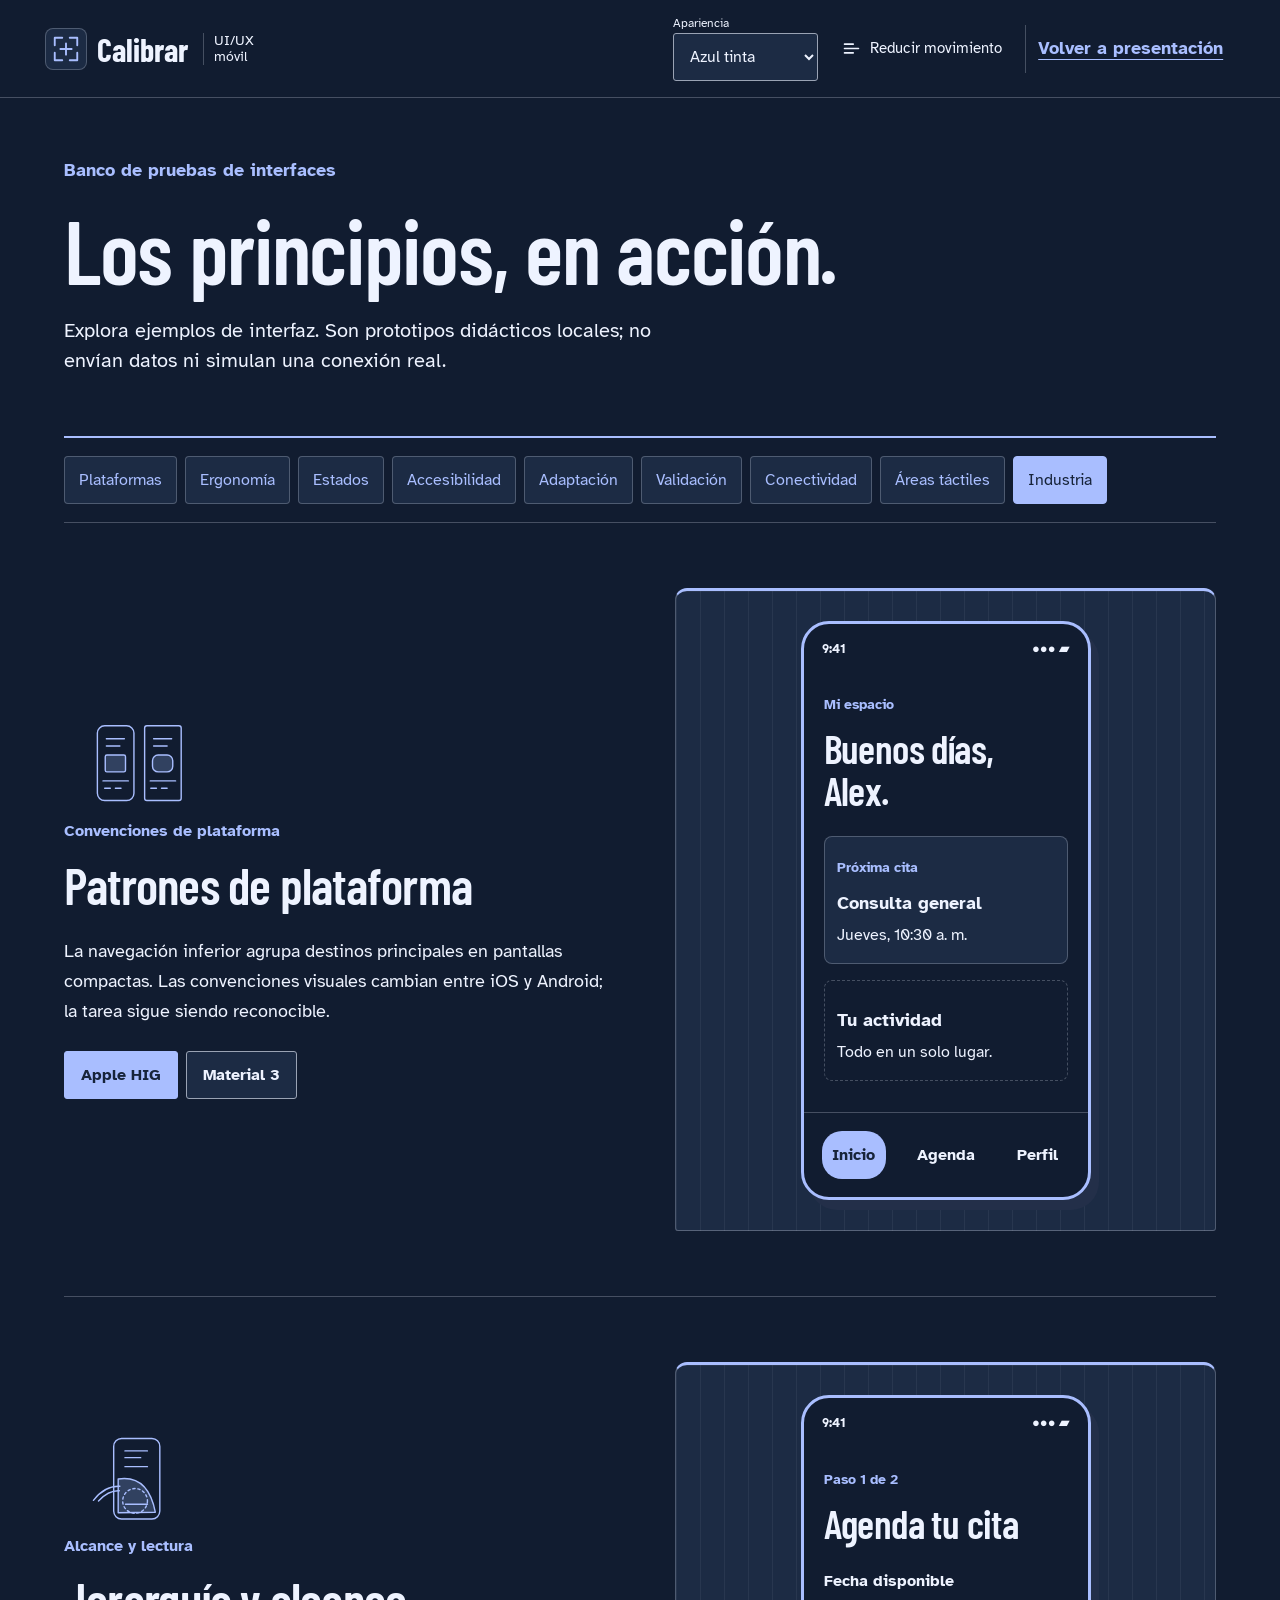
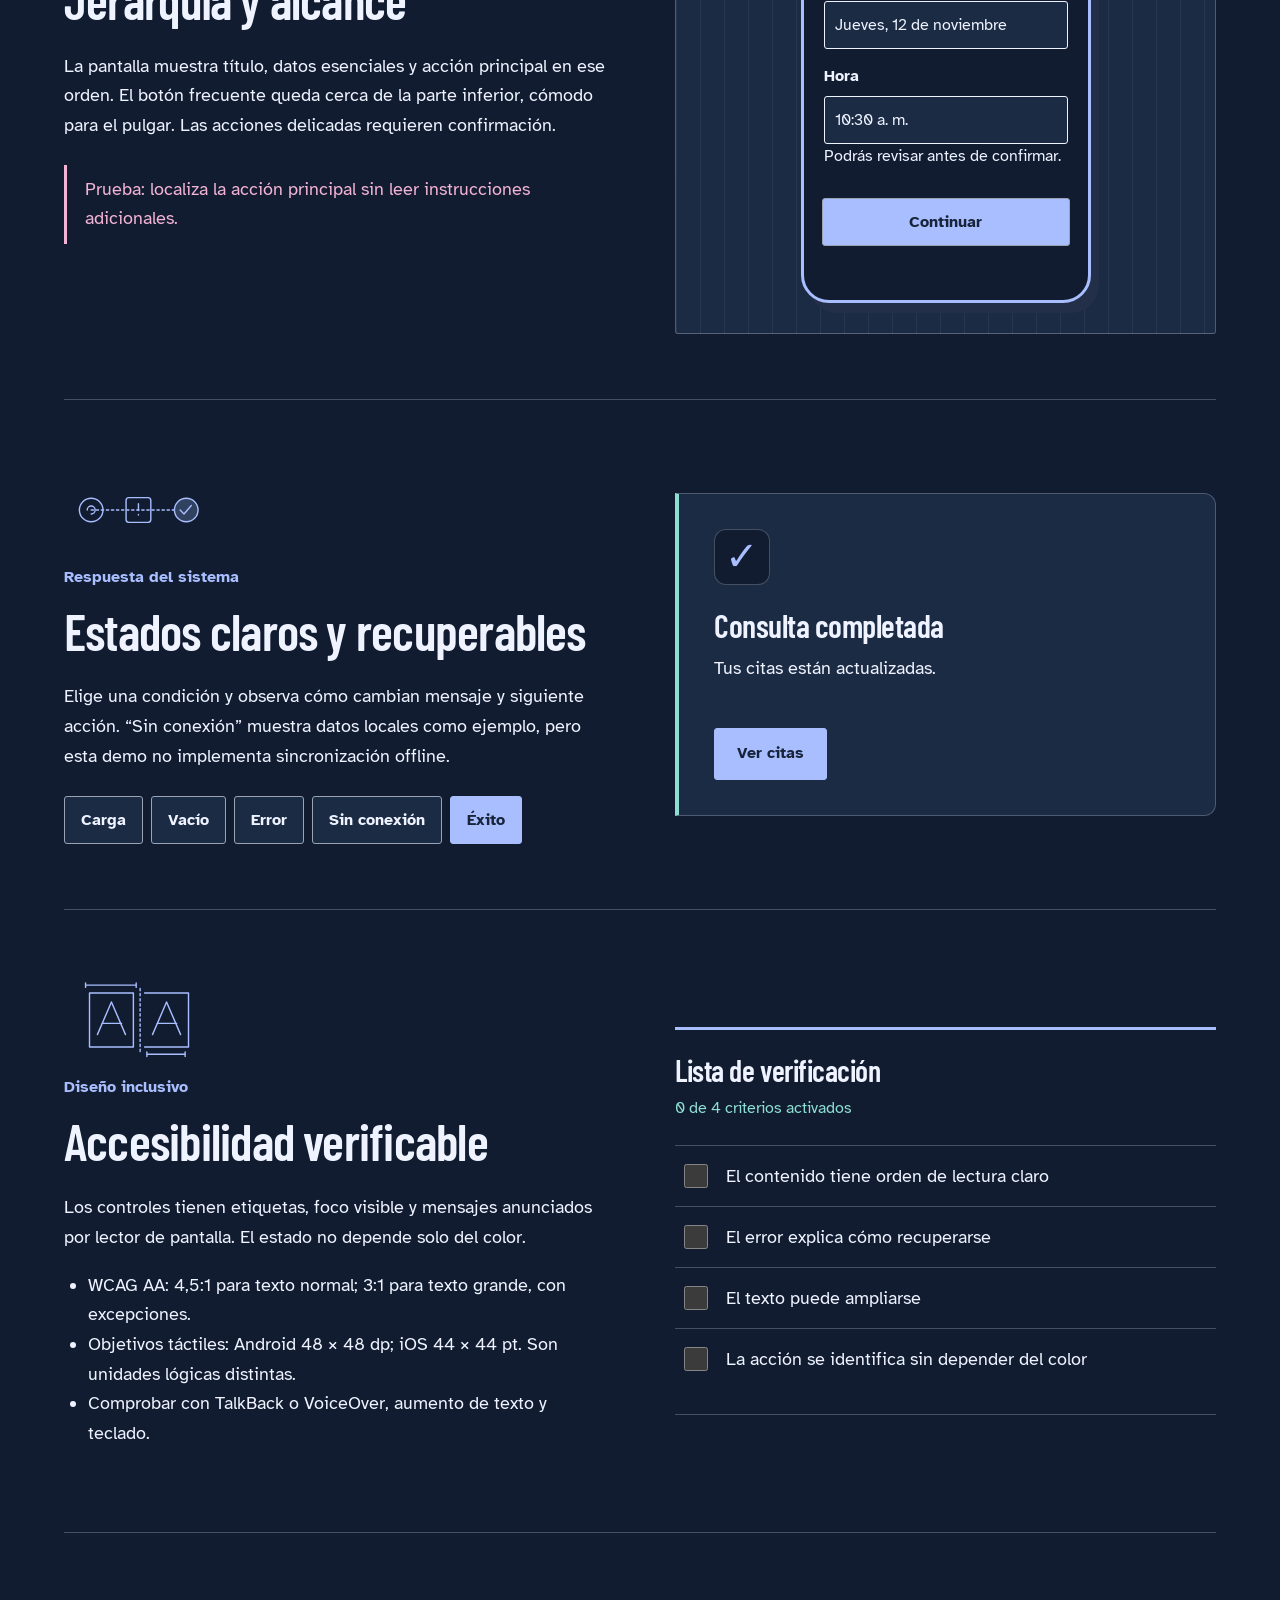
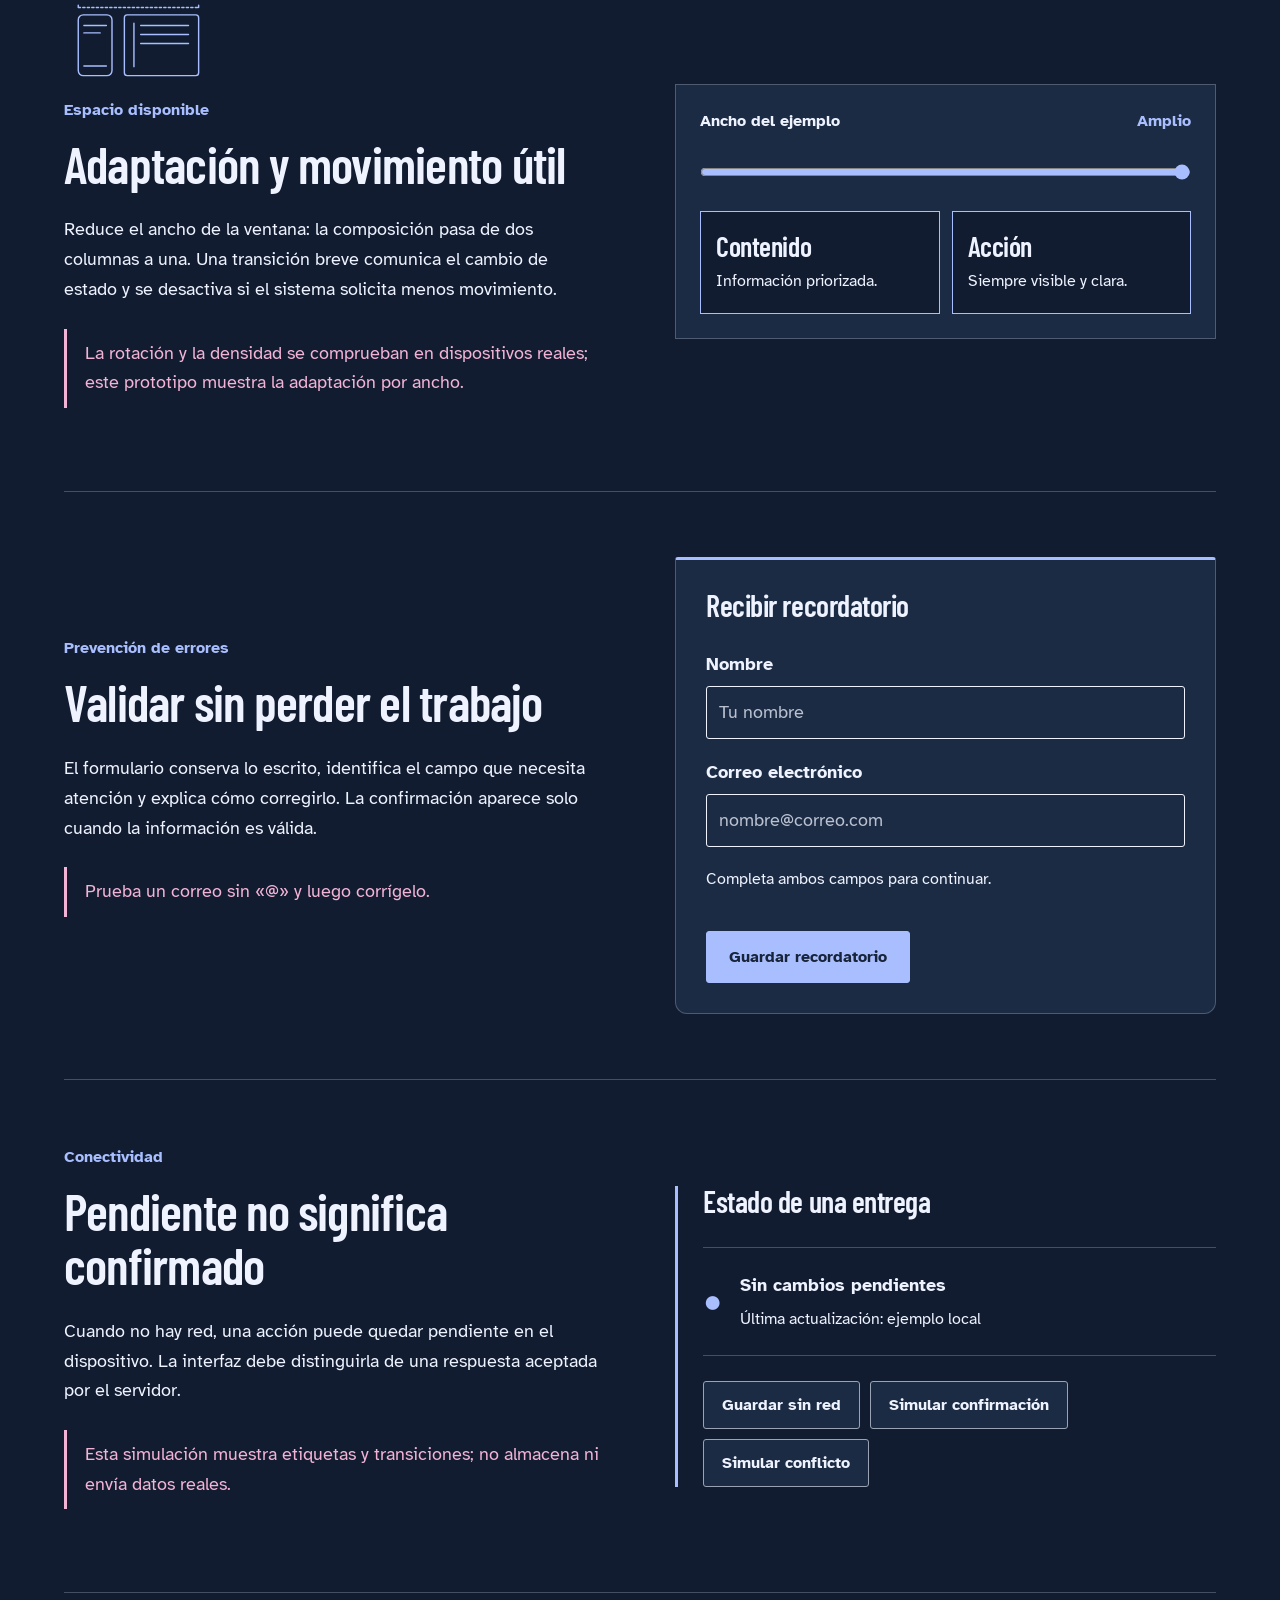
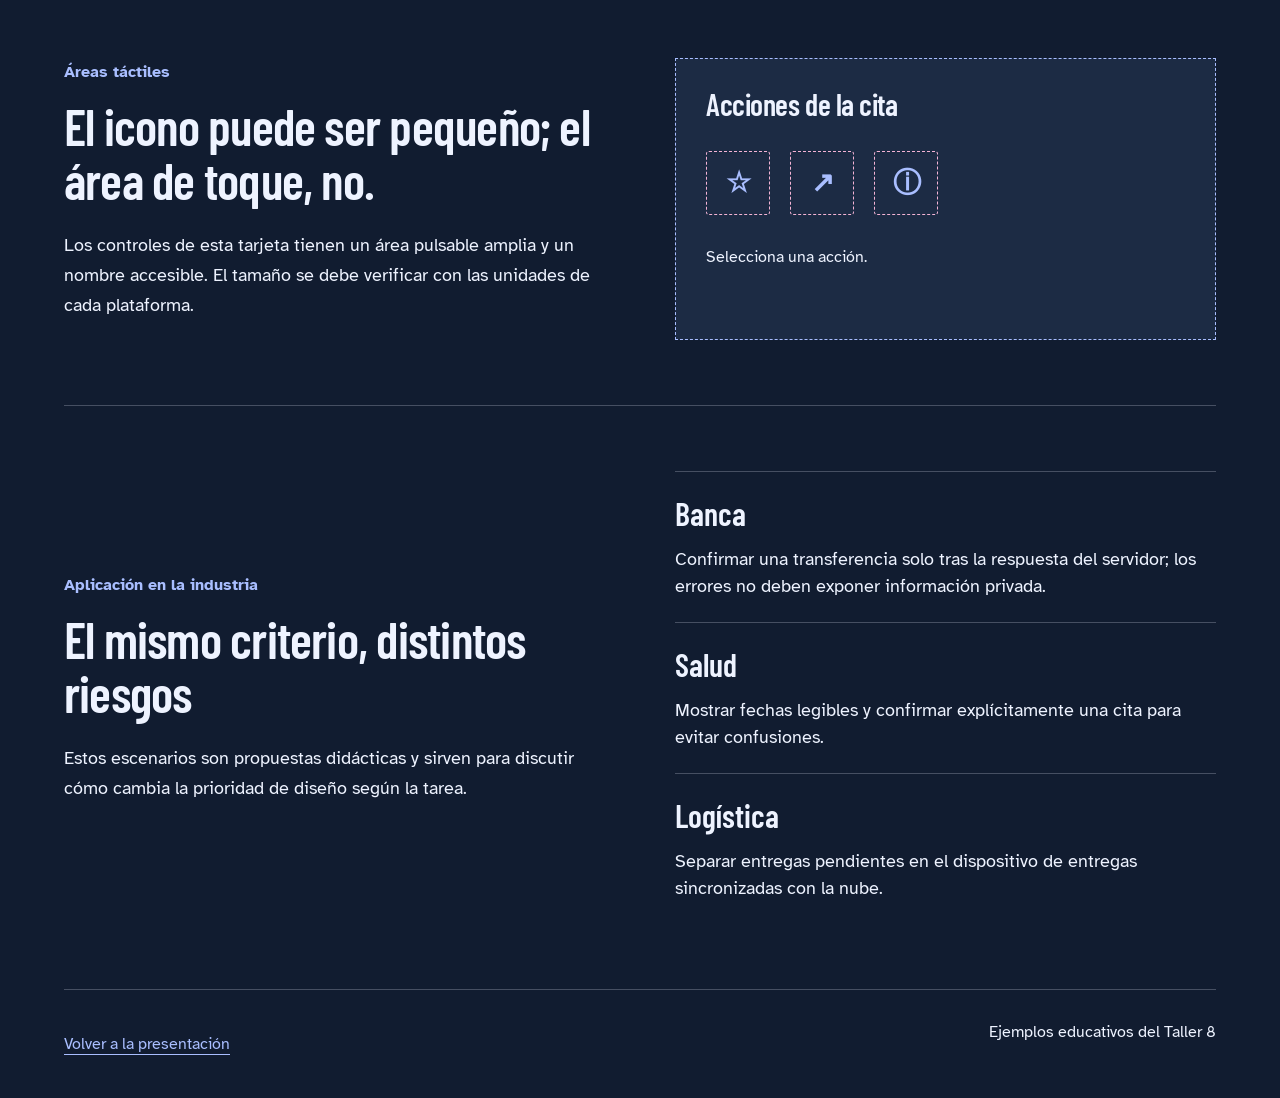
==== commit ec800424: "Add dark appearance presets and complete interactive lab flows" ====
--- a/ejemplos.html
+++ b/ejemplos.html
@@ -3,7 +3,19 @@
   <head>
     <meta charset="utf-8" />
     <meta name="viewport" content="width=device-width,initial-scale=1" />
+    <meta name="theme-color" content="#111c30" />
     <title>Calibrar — Laboratorio de UI/UX móvil</title>
+    <script>
+      (() => {
+        let theme = "ink";
+        try {
+          const saved = localStorage.getItem("calibrar-appearance");
+          if (["ink", "graphite", "plum", "light"].includes(saved))
+            theme = saved;
+        } catch {}
+        document.documentElement.dataset.theme = theme;
+      })();
+    </script>
     <link rel="stylesheet" href="styles.css" />
   </head>
   <body class="academic">
@@ -18,16 +30,14 @@
       >
       <div class="header-actions">
         <div class="preferences" aria-label="Preferencias de lectura">
-          <button
-            type="button"
-            class="utility-button"
-            id="theme-toggle"
-            aria-pressed="false"
-          >
-            <svg viewBox="0 0 24 24" aria-hidden="true">
-              <circle cx="12" cy="12" r="8" />
-              <path d="M12 4v16M12 4a8 8 0 0 1 0 16Z" /></svg
-            ><span>Tema oscuro</span></button
+          <label class="theme-choice" for="theme-select"
+            ><span>Apariencia</span
+            ><select id="theme-select">
+              <option value="ink">Azul tinta</option>
+              <option value="graphite">Grafito</option>
+              <option value="plum">Ciruela</option>
+              <option value="light">Claro</option>
+            </select></label
           ><button
             type="button"
             class="utility-button"
@@ -165,7 +175,7 @@
           <div class="phone">
             <div class="phone-status">9:41 <span>●●● ▰</span></div>
             <div class="phone-content">
-              <small>Paso 1 de 2</small>
+              <small id="appointment-step">Paso 1 de 2</small>
               <h3>Agenda tu cita</h3>
               <label for="date-demo">Fecha disponible</label
               ><input
@@ -406,6 +416,9 @@
             ><button type="button" data-sync="conflict">
               Simular conflicto
             </button>
+            <button type="button" id="resolve-conflict" hidden>
+              Conservar la versión local (simulación)
+            </button>
           </div>
         </div>
       </section>
@@ -425,6 +438,7 @@
             <button
               type="button"
               aria-label="Añadir cita a favoritos"
+              aria-pressed="false"
               data-touch="favorito"
             >
               ☆</button
@@ -485,6 +499,53 @@
         ><span>Ejemplos educativos del Taller 8</span>
       </footer>
     </main>
+    <dialog id="appointment-dialog" aria-labelledby="appointment-title">
+      <form method="dialog">
+        <p class="dialog-caption">Cita de demostración</p>
+        <h2 id="appointment-title">Revisa antes de confirmar</h2>
+        <dl class="appointment-details">
+          <dt>Servicio</dt>
+          <dd>Consulta general</dd>
+          <dt>Fecha</dt>
+          <dd>Jueves, 12 de noviembre</dd>
+          <dt>Hora</dt>
+          <dd>10:30 a. m.</dd>
+        </dl>
+        <p>
+          Esta prueba no reserva una cita ni envía información a un servidor.
+        </p>
+        <div class="dialog-actions">
+          <button value="cancel">Volver a los datos</button
+          ><button value="confirm" class="primary-link">
+            Confirmar cita de prueba
+          </button>
+        </div>
+      </form>
+    </dialog>
+    <dialog id="info-dialog" aria-labelledby="info-title">
+      <form method="dialog">
+        <p class="dialog-caption">Detalle de la cita</p>
+        <h2 id="info-title">Consulta general</h2>
+        <p>Jueves, 12 de noviembre, a las 10:30 a. m.</p>
+        <p>
+          Los botones tienen áreas pulsables amplias y nombres accesibles. Este
+          registro es un ejemplo educativo.
+        </p>
+        <button value="close" class="primary-link">Cerrar información</button>
+      </form>
+    </dialog>
+    <dialog id="share-dialog" aria-labelledby="share-title">
+      <form method="dialog">
+        <h2 id="share-title">Compartir este ejemplo</h2>
+        <label for="share-link">Enlace del ejemplo</label
+        ><input id="share-link" type="url" readonly />
+        <p>
+          Si tu navegador no permite copiar automáticamente, selecciona el
+          enlace y cópialo.
+        </p>
+        <button value="close">Cerrar</button>
+      </form>
+    </dialog>
     <script src="script.js"></script>
   </body>
 </html>
--- a/styles.css
+++ b/styles.css
@@ -1,29 +1,35 @@
 @import url("https://fonts.googleapis.com/css2?family=Atkinson+Hyperlegible:wght@400;700&family=Barlow+Condensed:wght@600;700&display=swap");
 :root {
-  color-scheme: light;
-  --canvas: #f2f5fa;
-  --surface: #fff;
-  --ink: #18243b;
-  --action: #234bce;
-  --attention: #a72c73;
-  --positive: #006b63;
-  --on-action: #fff;
-  --line: color-mix(in srgb, var(--ink) 28%, transparent);
-  --grid: color-mix(in srgb, var(--ink) 7%, transparent);
+  color-scheme: dark;
+  --canvas: #111c30;
+  --surface: #1c2b44;
+  --ink: #eef3ff;
+  --action: #a9beff;
+  --attention: #f3b3d5;
+  --positive: #8dded2;
+  --on-action: #17243a;
+  --line: color-mix(in srgb, var(--ink) 24%, transparent);
+  --grid: color-mix(in srgb, var(--ink) 6%, transparent);
   --body: "Atkinson Hyperlegible", Arial, sans-serif;
   --display: "Barlow Condensed", "Arial Narrow", sans-serif;
 }
-@media (prefers-color-scheme: dark) {
-  :root {
-    color-scheme: dark;
-    --canvas: #19263b;
-    --surface: #24344c;
-    --ink: #f3f6fc;
-    --action: #adc1ff;
-    --attention: #ffb5d8;
-    --positive: #8ee0d3;
-    --on-action: #18243b;
-  }
+:root[data-theme="graphite"] {
+  --canvas: #202127;
+  --surface: #2b2d36;
+  --ink: #f5f4f8;
+  --action: #b4c5ff;
+  --attention: #efb8dc;
+  --positive: #9adfc6;
+  --on-action: #202127;
+}
+:root[data-theme="plum"] {
+  --canvas: #282039;
+  --surface: #362c4b;
+  --ink: #f7f1ff;
+  --action: #d1bdff;
+  --attention: #ffbfd2;
+  --positive: #9cdece;
+  --on-action: #282039;
 }
 :root[data-theme="light"] {
   color-scheme: light;
@@ -34,16 +40,6 @@
   --attention: #a72c73;
   --positive: #006b63;
   --on-action: #fff;
-}
-:root[data-theme="dark"] {
-  color-scheme: dark;
-  --canvas: #19263b;
-  --surface: #24344c;
-  --ink: #f3f6fc;
-  --action: #adc1ff;
-  --attention: #ffb5d8;
-  --positive: #8ee0d3;
-  --on-action: #18243b;
 }
 * {
   box-sizing: border-box;
@@ -1955,3 +1951,293 @@
     margin-top: 10px;
   }
 }
+
+/* Edición nocturna: superficies escalonadas y controles con estados claros. */
+.theme-choice {
+  display: flex;
+  flex-direction: column;
+  gap: 3px;
+  font-size: 0.75rem;
+  line-height: 1.2;
+}
+.theme-choice select {
+  min-width: 145px;
+  padding: 8px 30px 8px 12px;
+  font-size: 1rem;
+  border-color: var(--line);
+  background: var(--surface);
+}
+.presentation-header,
+.dash-header {
+  background: var(--canvas);
+}
+.brand svg {
+  background: var(--surface);
+  padding: 5px;
+  width: 42px;
+  height: 42px;
+  border: 1px solid var(--line);
+  border-radius: 8px;
+}
+.calibration-rig {
+  border-radius: 14px 14px 4px 4px;
+  border-top: 3px solid var(--action);
+}
+.live-device,
+.phone {
+  box-shadow: 8px 10px 0 color-mix(in srgb, var(--action) 12%, var(--canvas));
+  border-color: var(--action);
+}
+.device-appointment {
+  background: var(--surface);
+  padding: 14px 10px;
+  border: 1px solid var(--line);
+  border-radius: 8px;
+}
+.device-message {
+  min-height: 44px;
+}
+.slide-takeaway {
+  border-radius: 0 8px 8px 0;
+}
+.slide-kicker {
+  display: flex;
+  align-items: center;
+  gap: 10px;
+}
+.slide-kicker::before {
+  content: "";
+  width: 16px;
+  height: 3px;
+  background: var(--action);
+  flex-shrink: 0;
+}
+.presentation-controls {
+  border-top: 2px solid var(--line);
+}
+.progress-track {
+  border-radius: 4px;
+}
+.progress-track span {
+  border-radius: 4px;
+}
+.demo-hero {
+  position: relative;
+  border-bottom-color: var(--action);
+}
+.lab-index {
+  padding: 18px 0;
+  gap: 8px;
+}
+.lab-index a {
+  border: 1px solid var(--line);
+  border-radius: 4px;
+  padding: 8px 14px;
+  background: var(--surface);
+}
+.lab-index a:hover,
+.lab-index a[aria-current="true"] {
+  background: var(--action);
+  color: var(--on-action);
+  border-color: var(--action);
+}
+.phone-wrap {
+  border-radius: 12px 12px 3px 3px;
+  border-top: 3px solid var(--action);
+}
+.state-card {
+  border: 1px solid var(--line);
+  border-left: 4px solid var(--action);
+  border-radius: 0 12px 12px 0;
+}
+.state-card[data-current-state="error"] {
+  border-left-color: var(--attention);
+}
+.state-card[data-current-state="success"] {
+  border-left-color: var(--positive);
+}
+.state-card[data-current-state="offline"] {
+  border-left-style: dashed;
+}
+.state-icon {
+  display: grid;
+  place-items: center;
+  width: 56px;
+  height: 56px;
+  background: var(--canvas);
+  border: 1px solid var(--line);
+  border-radius: 12px;
+}
+.phone-card {
+  padding: 16px 12px;
+  background: var(--surface);
+  border: 1px solid var(--line);
+  border-radius: 8px;
+}
+.phone-card.pale {
+  background: var(--canvas);
+  border-style: dashed;
+}
+.example-form {
+  border-color: var(--line);
+  border-top: 3px solid var(--action);
+  border-radius: 3px 3px 12px 12px;
+}
+.example-form[data-complete="true"] {
+  border-top-color: var(--positive);
+}
+.example-form[data-complete="true"] #form-feedback {
+  color: var(--positive);
+}
+.check-card label:has(input:checked) {
+  background: var(--surface);
+}
+button[aria-pressed="true"]:hover:not(:disabled) {
+  color: var(--on-action);
+  border-color: var(--ink);
+}
+button.primary-link:hover:not(:disabled),
+button.device-confirm:hover:not(:disabled),
+button.phone-action:hover:not(:disabled) {
+  background: var(--ink);
+  color: var(--canvas);
+}
+button:disabled {
+  color: var(--ink);
+  background: var(--canvas);
+}
+[hidden] {
+  display: none !important;
+}
+dialog {
+  background: var(--surface);
+  color: var(--ink);
+  border: 1px solid var(--action);
+  border-radius: 12px;
+  padding: 32px;
+  max-width: min(540px, calc(100% - 32px));
+  max-height: calc(100dvh - 32px);
+  overflow: auto;
+}
+dialog::backdrop {
+  background: rgb(4 9 20 / 0.8);
+}
+dialog h2 {
+  font-size: 2.5rem;
+  line-height: 1.1;
+  margin-bottom: 24px;
+}
+dialog p {
+  font-size: 1.125rem;
+}
+.dialog-caption {
+  color: var(--action);
+  font-weight: 700;
+}
+.dialog-actions {
+  display: flex;
+  flex-wrap: wrap;
+  gap: 12px;
+  margin-top: 25px;
+}
+.dialog-actions button {
+  flex: 1;
+}
+.appointment-details {
+  border-top: 1px solid var(--line);
+  padding-top: 15px;
+  display: grid;
+  grid-template-columns: 80px 1fr;
+  gap: 12px;
+  font-size: 1.125rem;
+}
+.appointment-details dt {
+  font-weight: 700;
+  color: var(--action);
+}
+.appointment-details dd {
+  margin: 0;
+}
+#share-dialog label {
+  display: block;
+  font-weight: 700;
+  margin-bottom: 10px;
+}
+#share-link {
+  width: 100%;
+  min-height: 48px;
+  padding: 10px;
+  font-size: 1rem;
+}
+#resolve-conflict {
+  margin-top: 14px;
+}
+.phone-nav {
+  flex-wrap: wrap;
+}
+.phone-nav button {
+  background: transparent;
+  border: 0;
+  padding: 6px 10px;
+  min-width: 64px;
+  font-size: 1rem;
+}
+.phone-nav button[aria-pressed="true"] {
+  background: var(--action);
+  color: var(--on-action);
+  border-radius: 20px;
+}
+.phone-tab-panel {
+  padding: 0 20px 20px;
+  font-size: 1rem;
+}
+.phone-tab-panel h3 {
+  font-size: 1.75rem;
+}
+@media (min-width: 900px) and (max-height: 850px) {
+  .device-appointment {
+    padding: 8px 10px;
+  }
+  .device-message {
+    min-height: 40px;
+  }
+}
+@media (max-width: 650px) {
+  .preferences {
+    gap: 8px;
+  }
+  .theme-choice select {
+    min-width: 130px;
+  }
+  .utility-button {
+    max-width: 165px;
+  }
+  .header-actions {
+    align-items: end;
+  }
+  .lab-index a {
+    flex-grow: 1;
+    justify-content: center;
+  }
+  dialog {
+    padding: 24px;
+  }
+  .dialog-actions {
+    flex-direction: column;
+  }
+  .appointment-details {
+    grid-template-columns: 70px 1fr;
+    font-size: 1rem;
+  }
+}
+#fullscreen-slide[aria-pressed="true"] {
+  background: var(--action);
+  color: var(--on-action);
+}
+.theme-choice select {
+  border-color: color-mix(in srgb, var(--ink) 60%, var(--surface));
+}
+.phone-tab-panel {
+  flex: 1;
+  padding-top: 20px;
+}
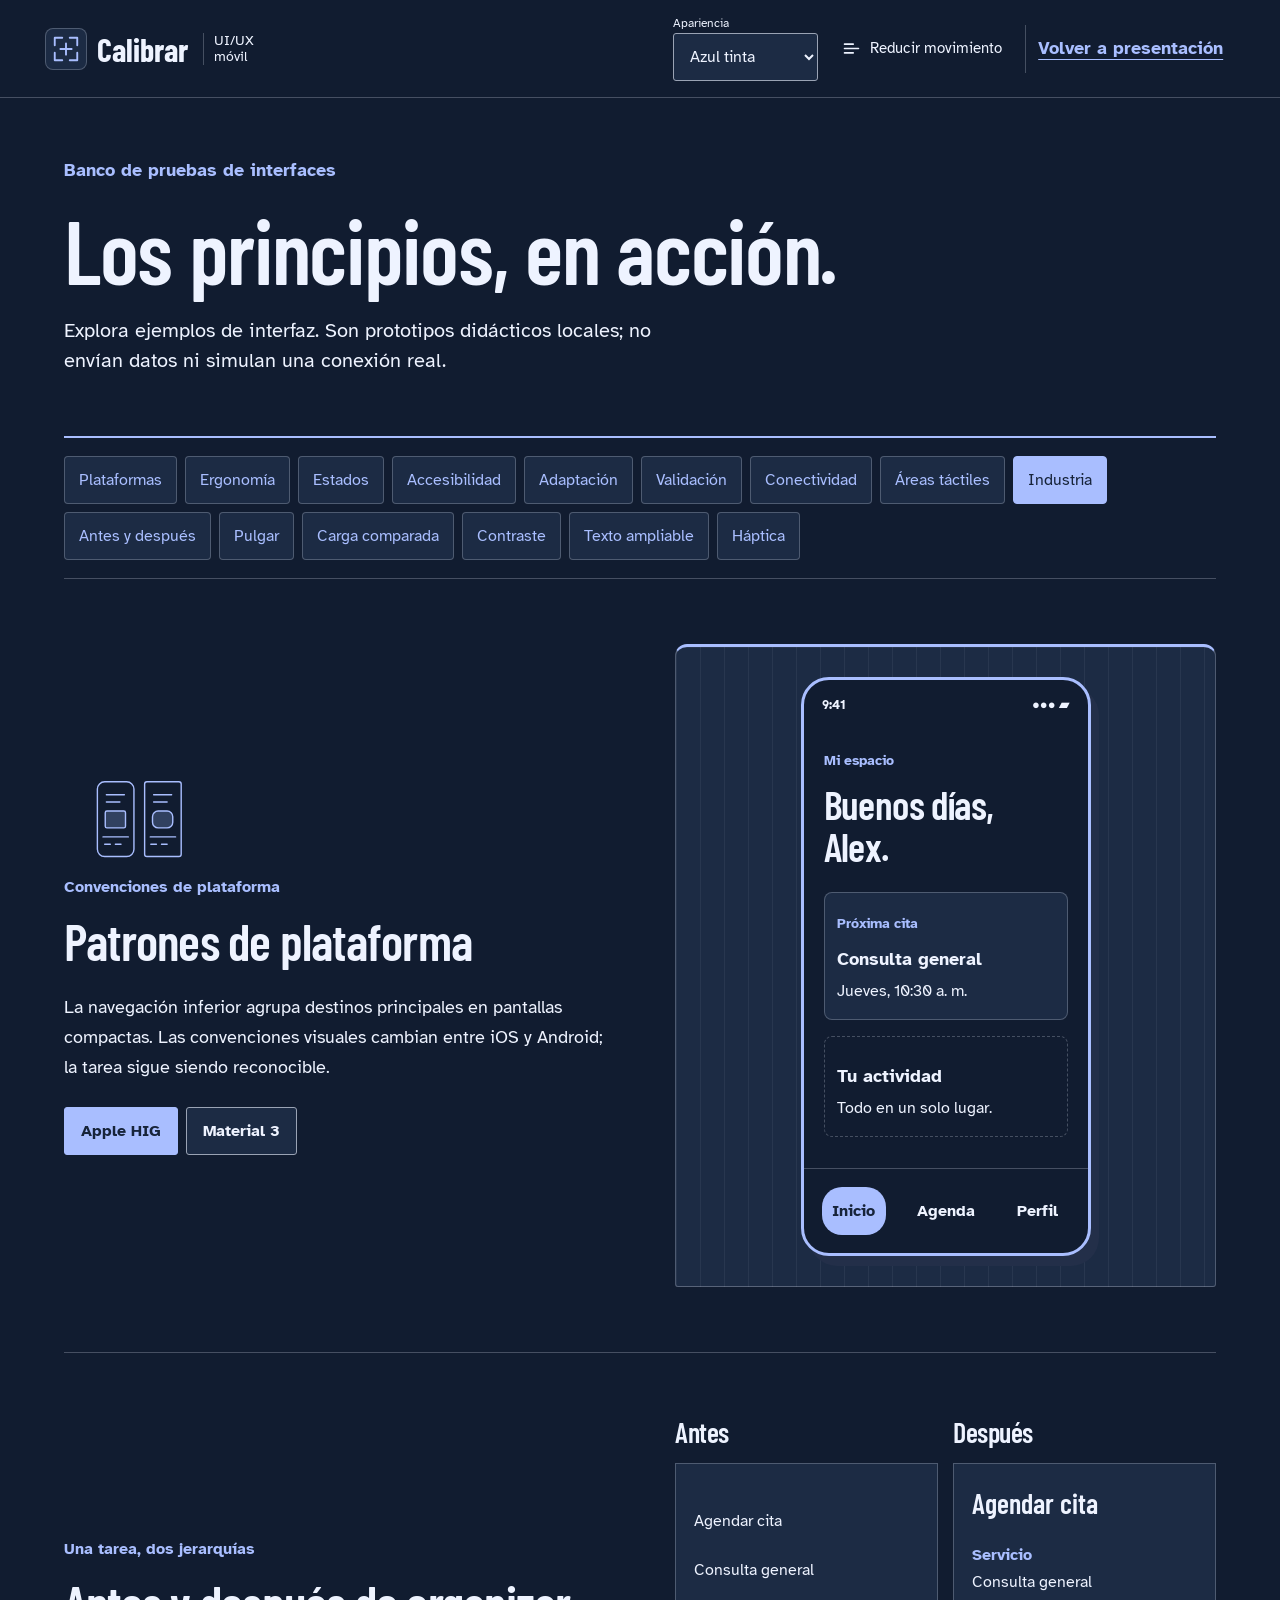
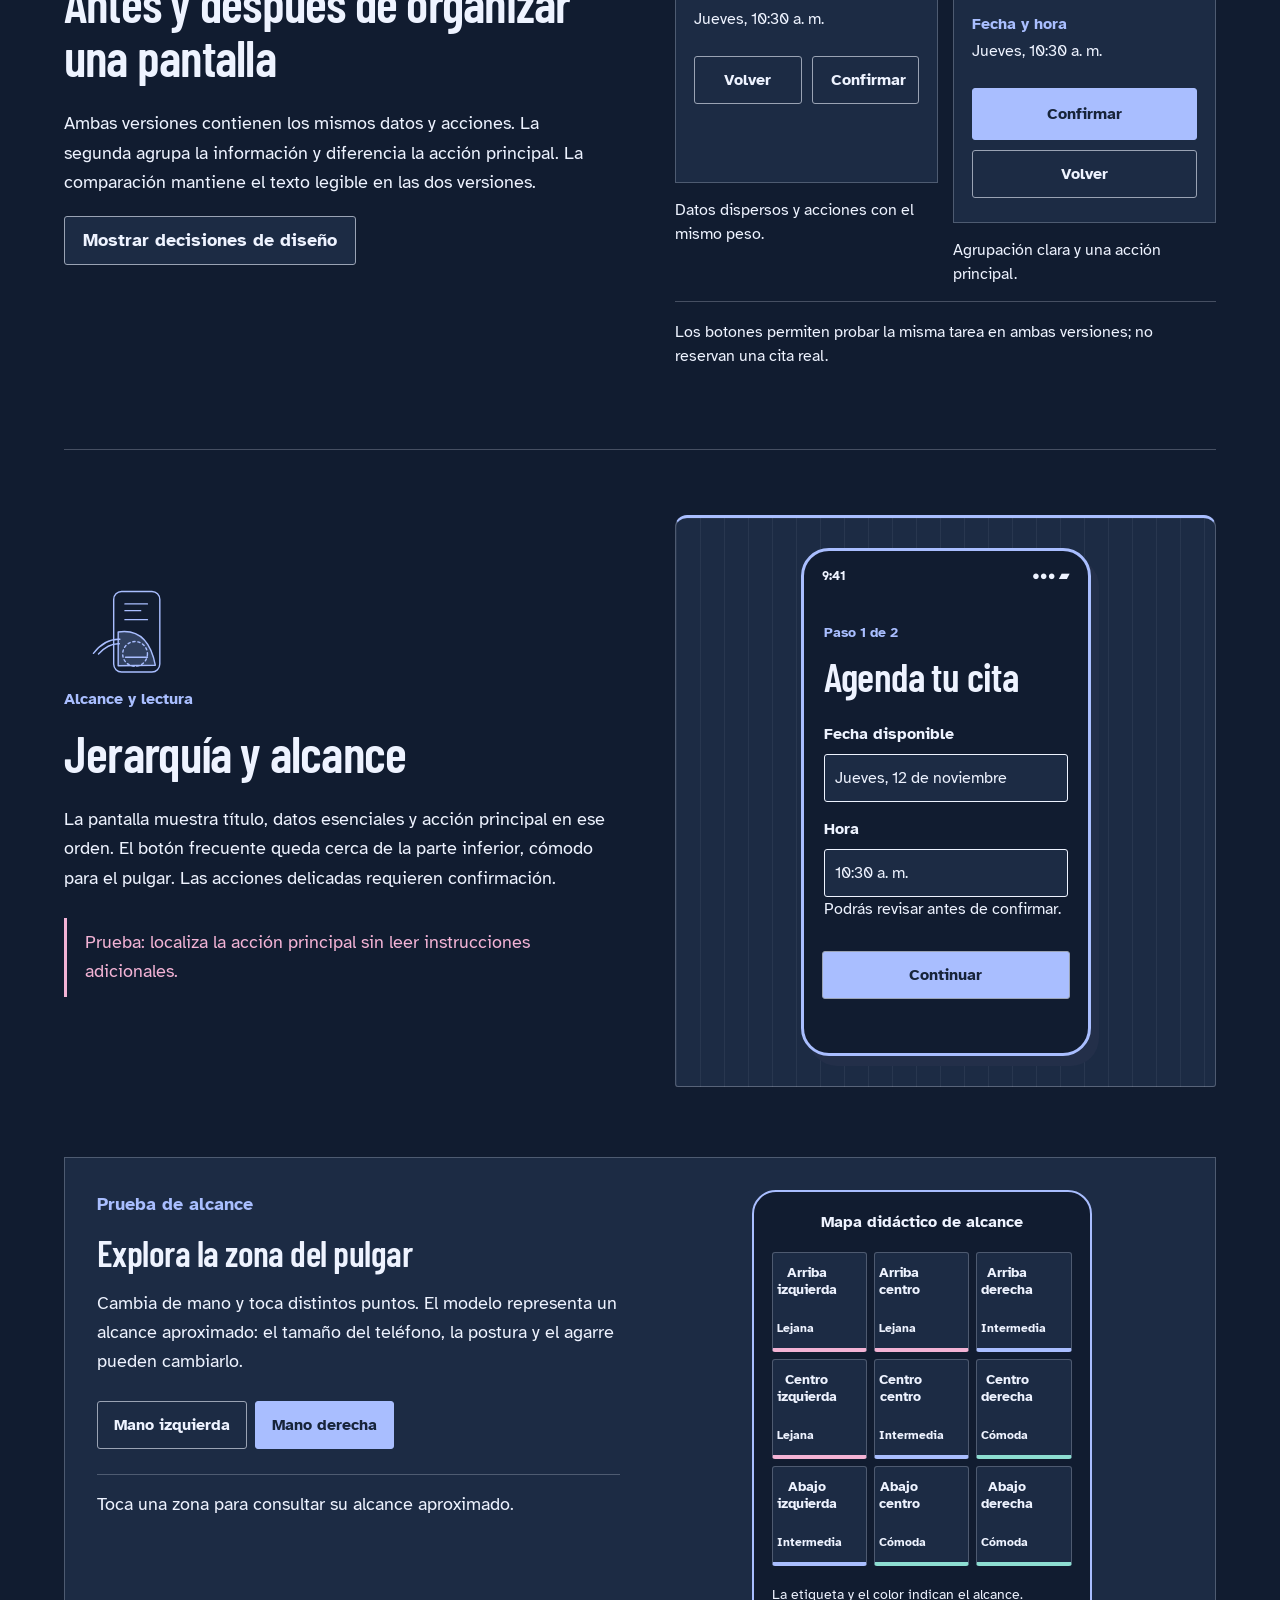
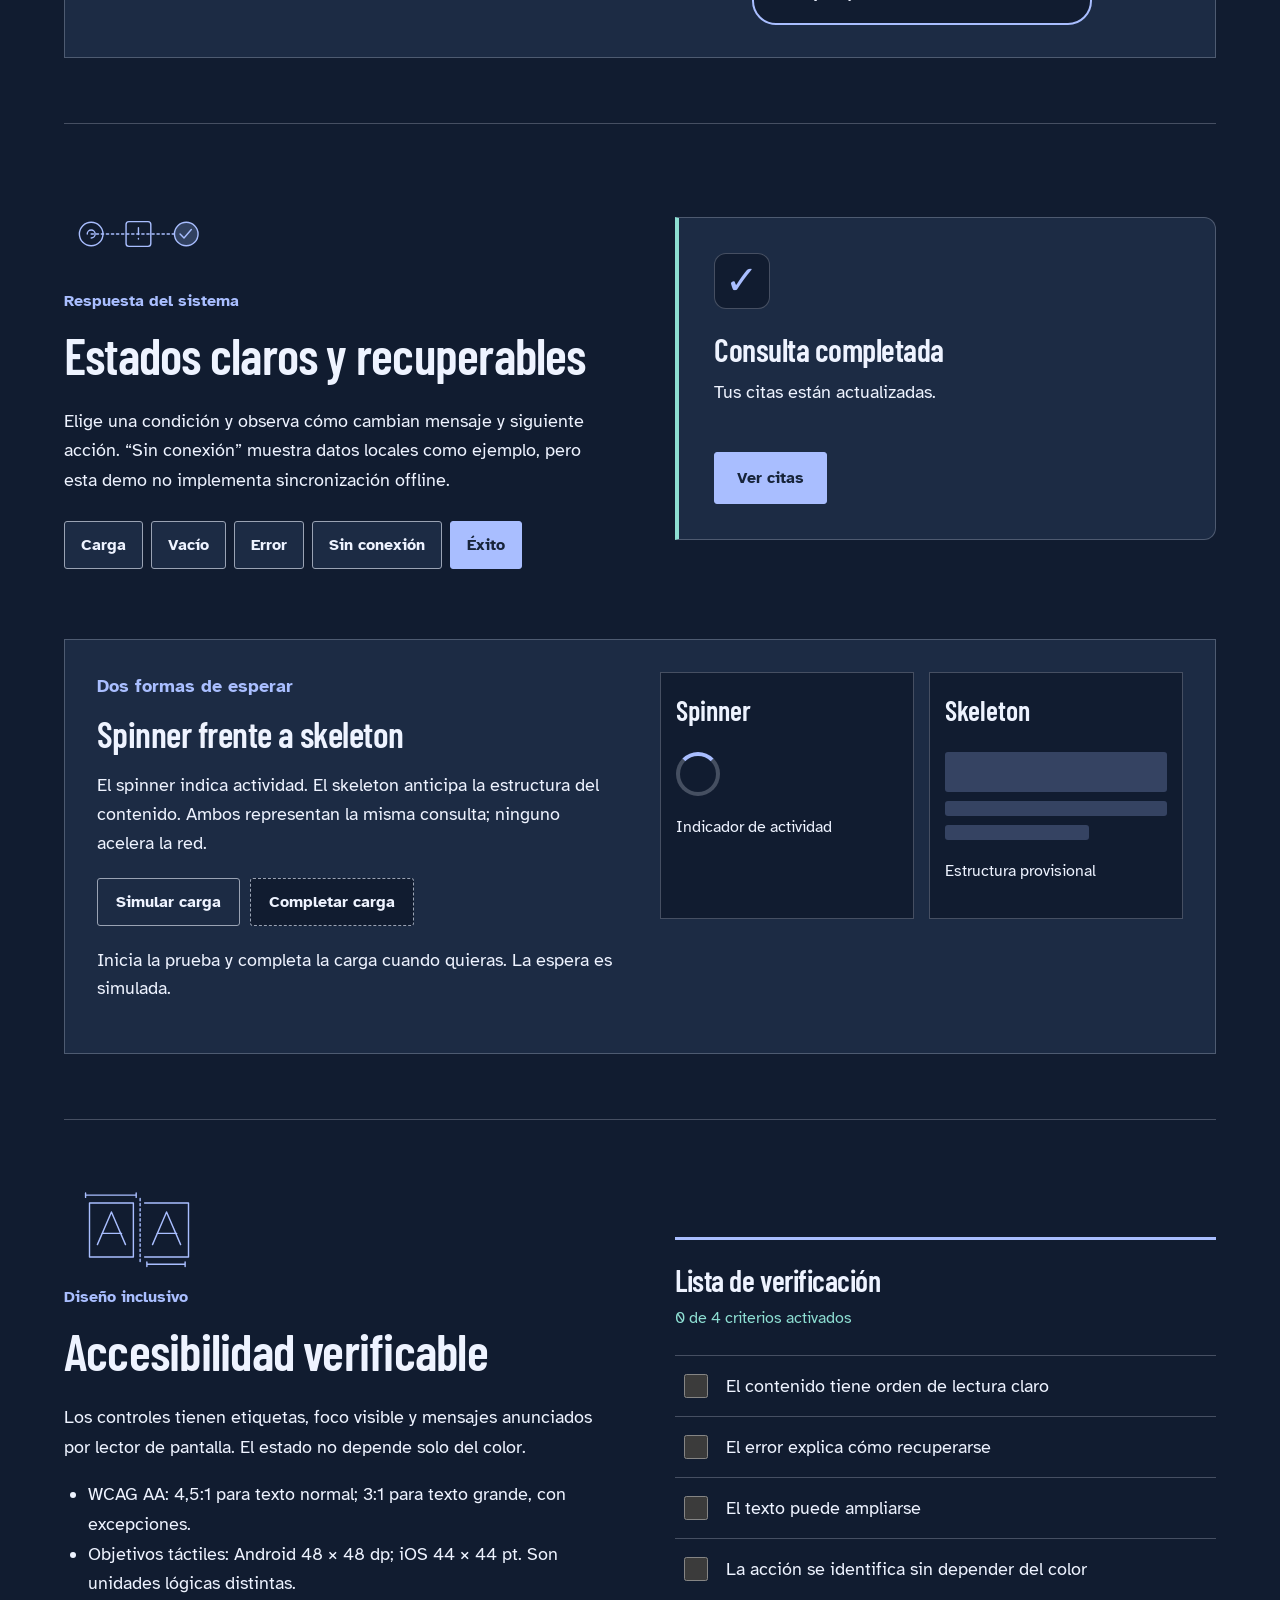
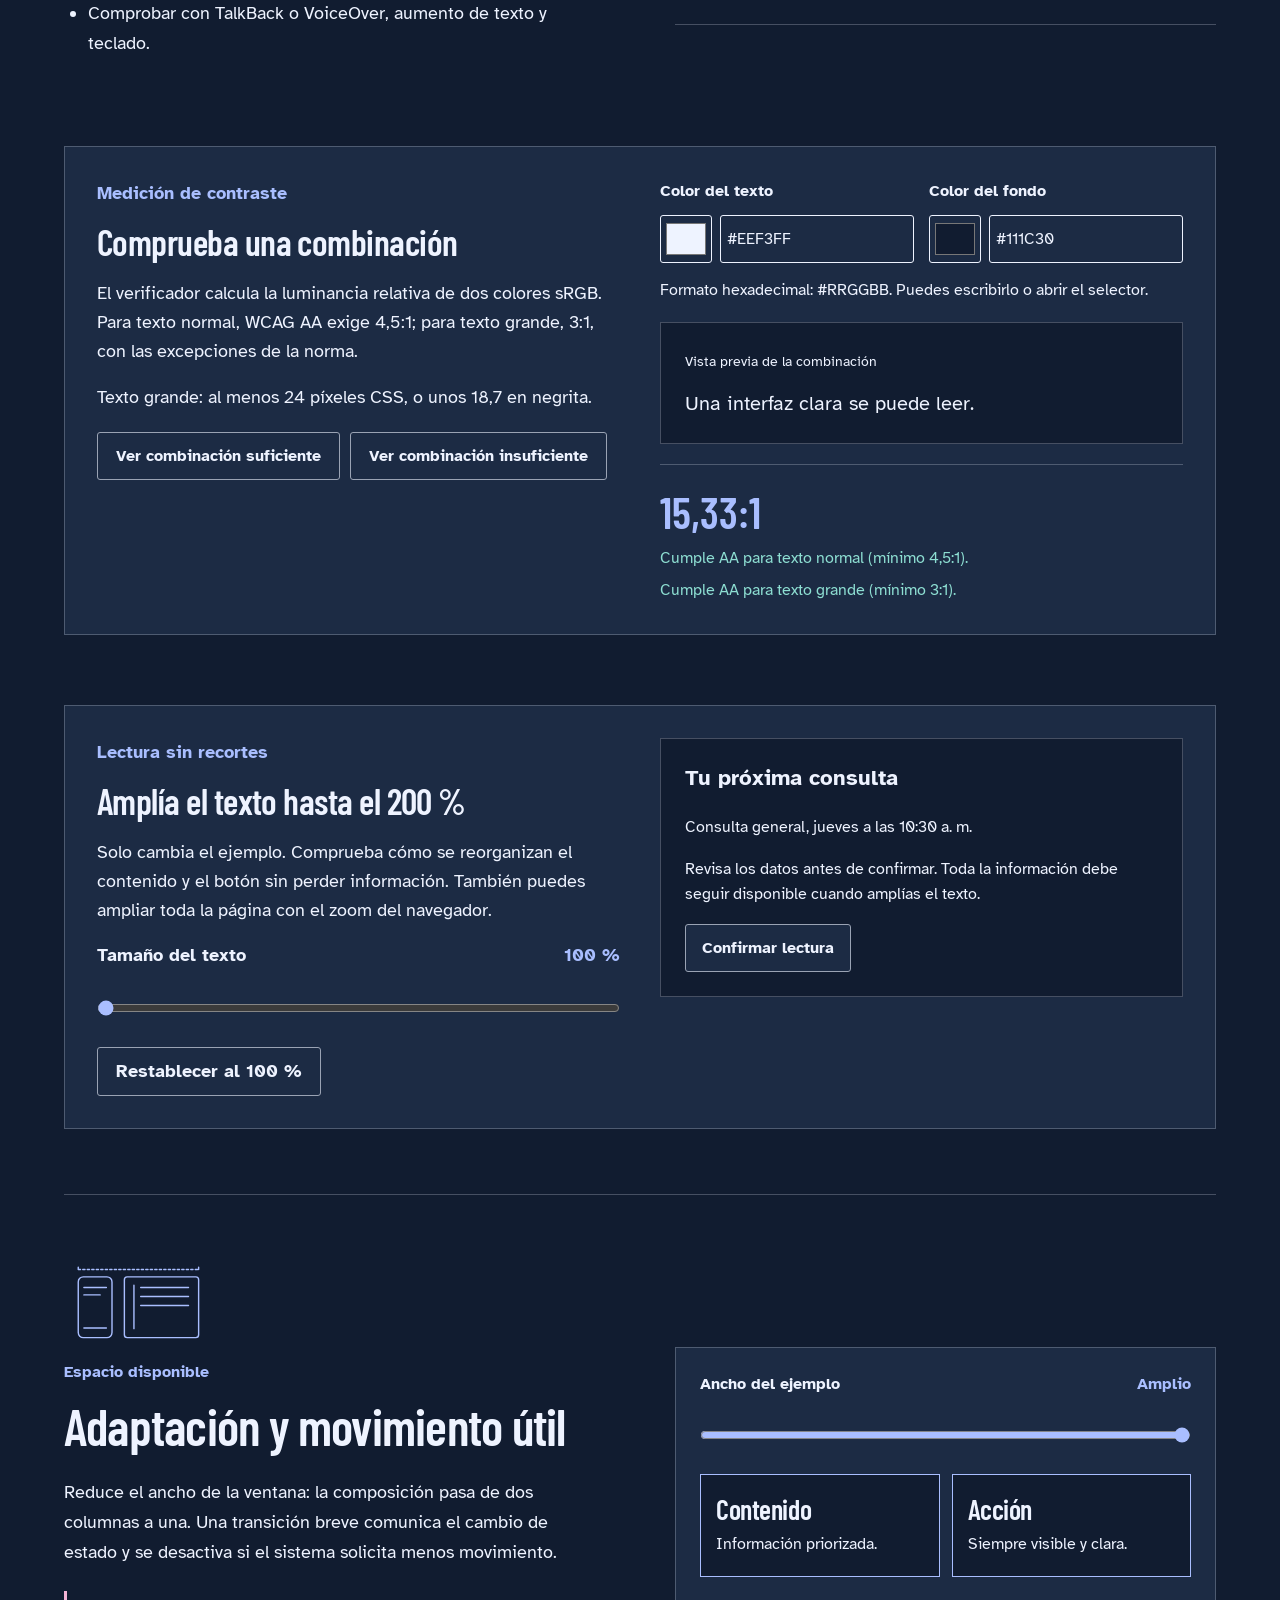
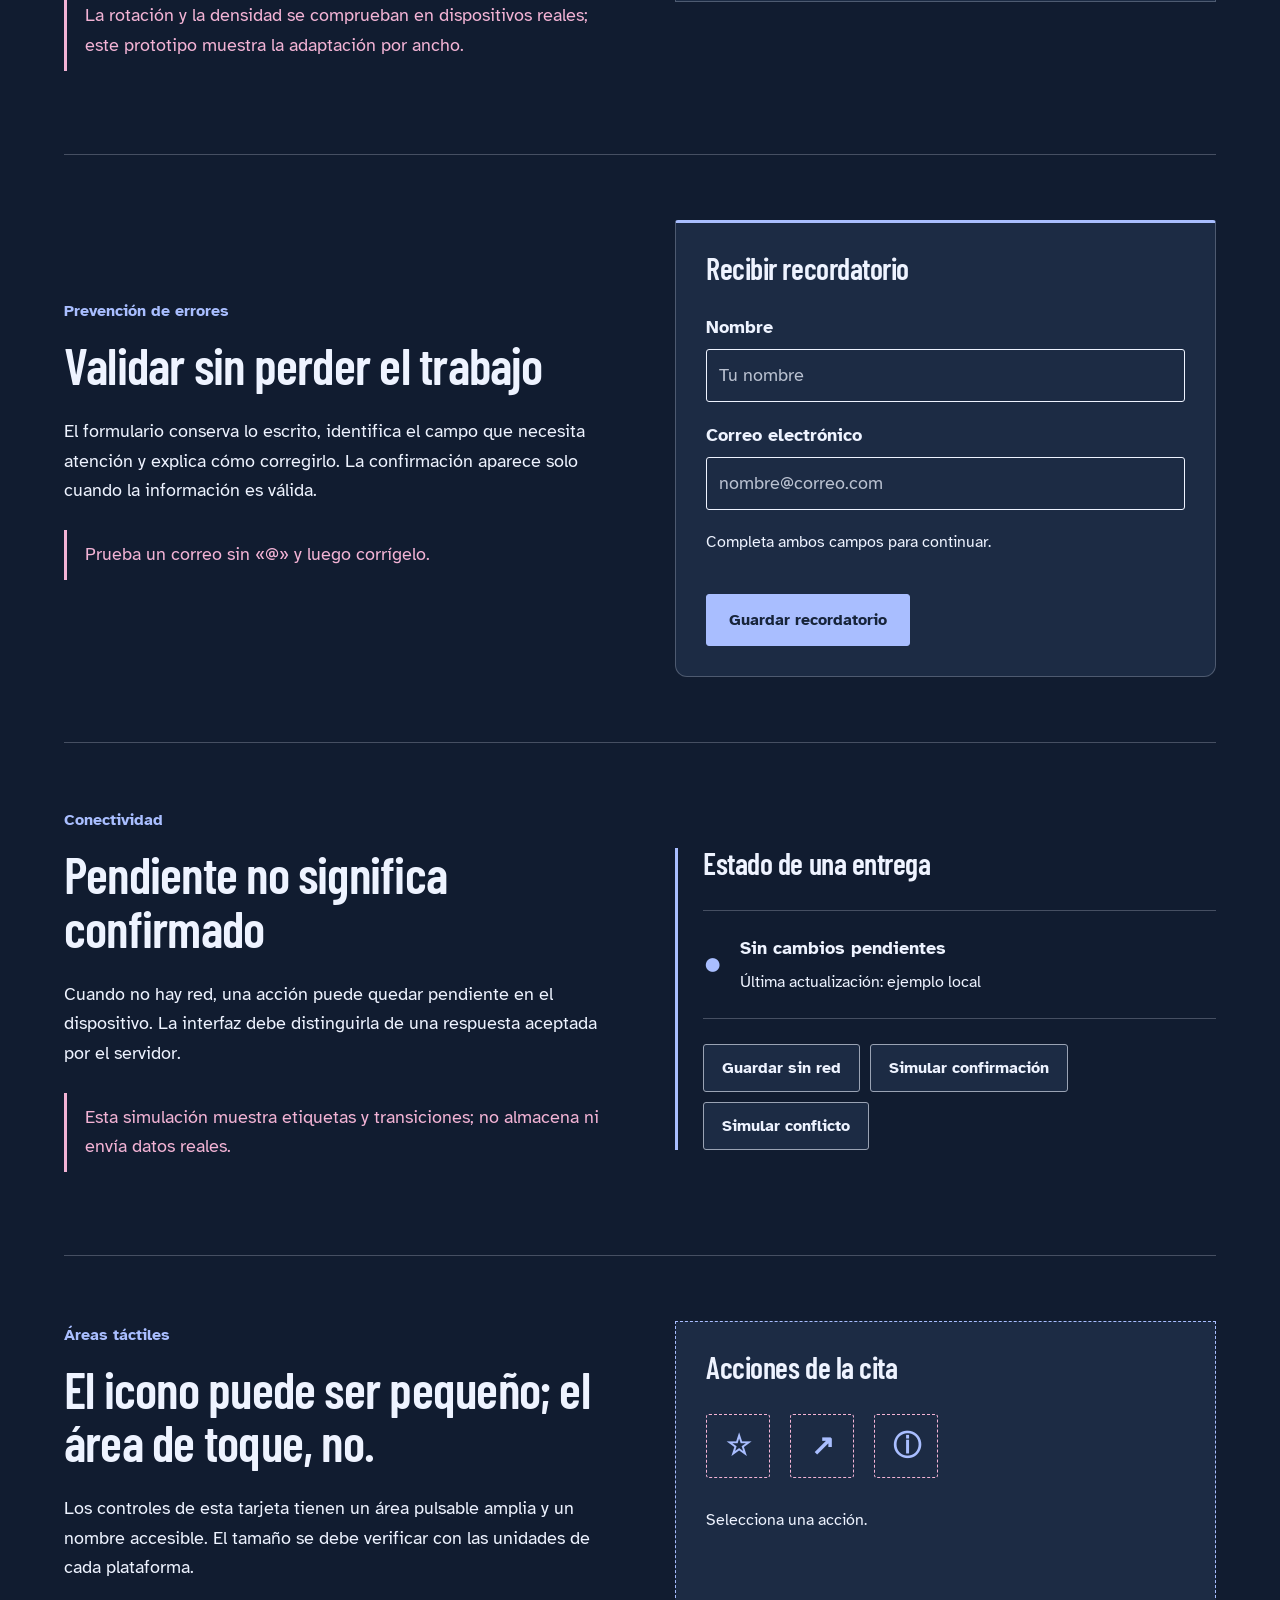
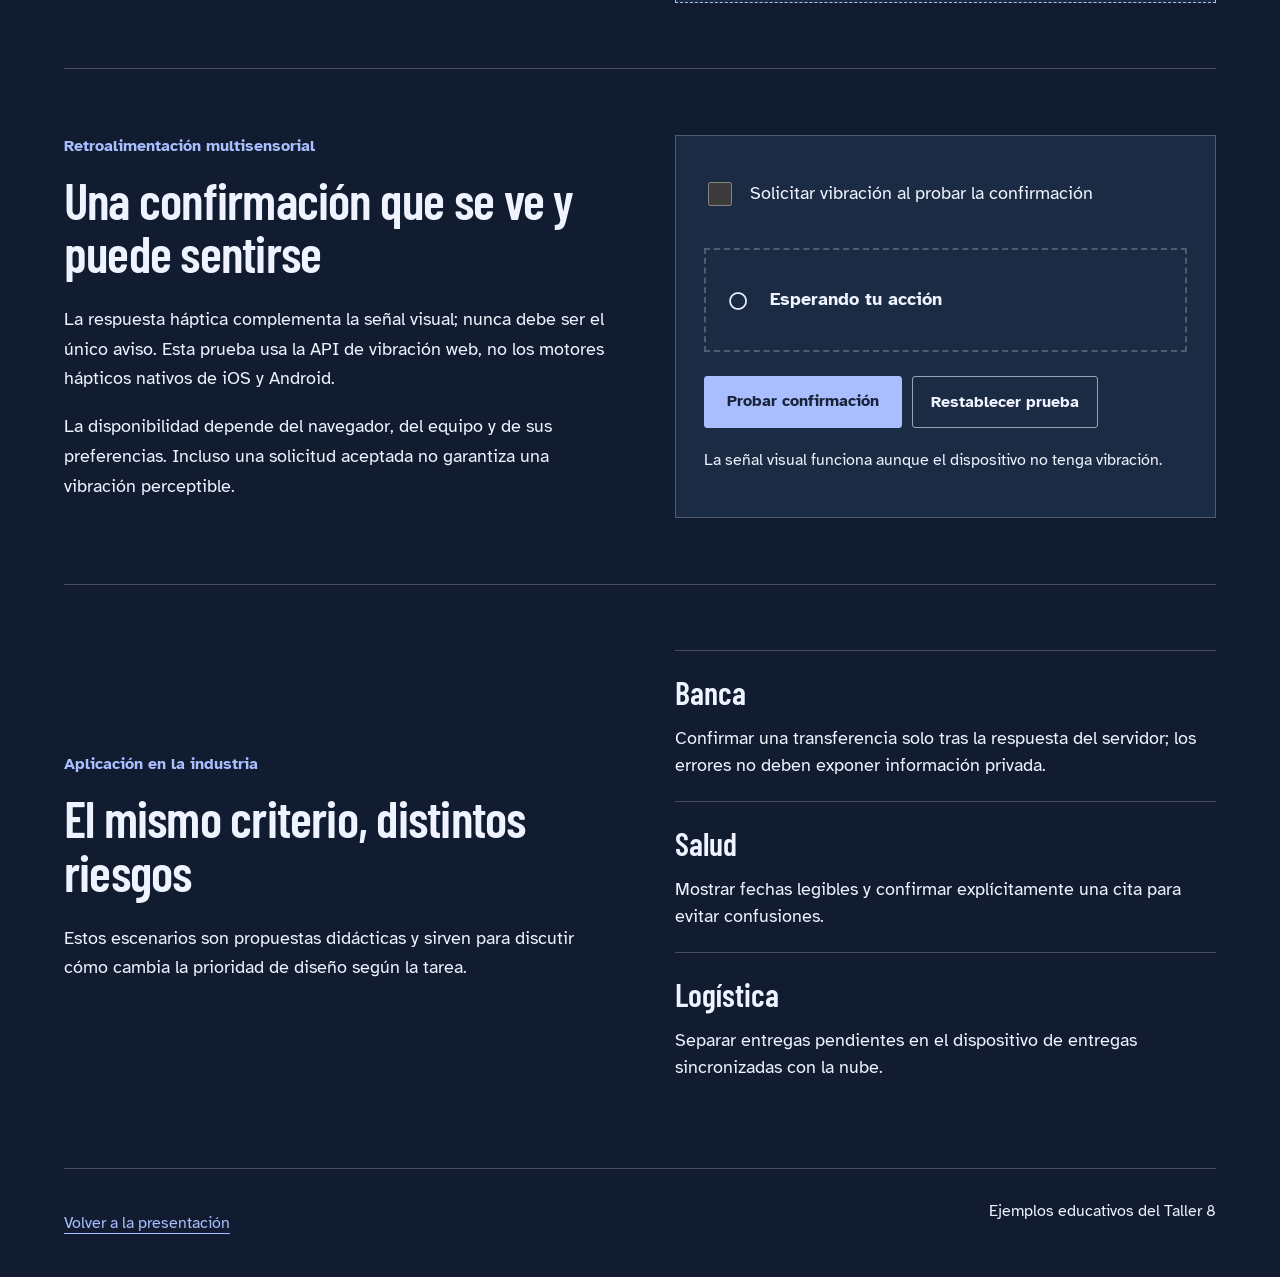
==== commit 59be86af: "Complete UI UX lab with six interactive teaching demos" ====
--- a/ejemplos.html
+++ b/ejemplos.html
@@ -66,7 +66,12 @@
         ><a href="#estados">Estados</a><a href="#accesibilidad">Accesibilidad</a
         ><a href="#adaptacion">Adaptación</a><a href="#formulario">Validación</a
         ><a href="#sincronizacion">Conectividad</a
-        ><a href="#toque">Áreas táctiles</a><a href="#industria">Industria</a>
+        ><a href="#toque">Áreas táctiles</a><a href="#industria">Industria</a
+        ><a href="#antes-despues">Antes y después</a><a href="#pulgar">Pulgar</a
+        ><a href="#carga-comparada">Carga comparada</a
+        ><a href="#contraste">Contraste</a
+        ><a href="#texto-ampliable">Texto ampliable</a
+        ><a href="#haptica">Háptica</a>
       </nav>
       <section id="plataformas" class="demo-section">
         <div class="demo-text">
@@ -144,6 +149,82 @@
           </div>
         </div>
       </section>
+      <section class="demo-section comparison-section" id="antes-despues">
+        <div class="demo-text">
+          <span class="number">Una tarea, dos jerarquías</span>
+          <h2>Antes y después de organizar una pantalla</h2>
+          <p>
+            Ambas versiones contienen los mismos datos y acciones. La segunda
+            agrupa la información y diferencia la acción principal. La
+            comparación mantiene el texto legible en las dos versiones.
+          </p>
+          <button
+            type="button"
+            id="show-design-notes"
+            aria-expanded="false"
+            aria-controls="design-notes"
+          >
+            Mostrar decisiones de diseño
+          </button>
+          <ul id="design-notes" hidden>
+            <li>Un título define el propósito de la pantalla.</li>
+            <li>
+              Los datos relacionados se agrupan con etiquetas persistentes.
+            </li>
+            <li>Confirmar tiene mayor jerarquía que volver.</li>
+          </ul>
+        </div>
+        <div class="screen-comparison">
+          <article class="screen-before">
+            <h3>Antes</h3>
+            <div class="screen-sample">
+              <h4>Agendar cita</h4>
+              <p>Consulta general</p>
+              <p>Jueves, 10:30 a. m.</p>
+              <div class="sample-actions">
+                <button type="button" data-screen-action="before-back">
+                  Volver</button
+                ><button type="button" data-screen-action="before-confirm">
+                  Confirmar
+                </button>
+              </div>
+            </div>
+            <p class="sample-caption">
+              Datos dispersos y acciones con el mismo peso.
+            </p>
+          </article>
+          <article class="screen-after">
+            <h3>Después</h3>
+            <div class="screen-sample">
+              <h4>Agendar cita</h4>
+              <dl>
+                <dt>Servicio</dt>
+                <dd>Consulta general</dd>
+                <dt>Fecha y hora</dt>
+                <dd>Jueves, 10:30 a. m.</dd>
+              </dl>
+              <div class="sample-actions">
+                <button
+                  type="button"
+                  data-screen-action="after-confirm"
+                  class="primary-link"
+                >
+                  Confirmar</button
+                ><button type="button" data-screen-action="after-back">
+                  Volver
+                </button>
+              </div>
+            </div>
+            <p class="sample-caption">
+              Agrupación clara y una acción principal.
+            </p>
+          </article>
+          <p class="comparison-feedback" id="screen-feedback" role="status">
+            Los botones permiten probar la misma tarea en ambas versiones; no
+            reservan una cita real.
+          </p>
+        </div>
+      </section>
       <section id="ergonomia" class="demo-section reverse">
         <div class="demo-text">
           <svg
@@ -198,6 +279,114 @@
             ></p>
           </div>
         </div>
+        <div class="experiment" id="pulgar">
+          <div class="experiment-intro">
+            <p class="number">Prueba de alcance</p>
+            <h3>Explora la zona del pulgar</h3>
+            <p>
+              Cambia de mano y toca distintos puntos. El modelo representa un
+              alcance aproximado: el tamaño del teléfono, la postura y el agarre
+              pueden cambiarlo.
+            </p>
+            <div
+              class="segmented"
+              role="group"
+              aria-label="Mano que sostiene el teléfono"
+            >
+              <button type="button" data-hand="left" aria-pressed="false">
+                Mano izquierda</button
+              ><button type="button" data-hand="right" aria-pressed="true">
+                Mano derecha
+              </button>
+            </div>
+            <p id="thumb-result" role="status" aria-live="polite">
+              Toca una zona para consultar su alcance aproximado.
+            </p>
+          </div>
+          <div class="thumb-phone">
+            <div class="thumb-phone-title">Mapa didáctico de alcance</div>
+            <div
+              class="thumb-grid"
+              role="group"
+              aria-label="Puntos de alcance del pulgar"
+            >
+              <button
+                type="button"
+                data-thumb-row="0"
+                data-thumb-col="0"
+                data-position="Arriba, izquierda"
+              >
+                <span>Arriba<br />izquierda</span
+                ><small class="reach-label"></small></button
+              ><button
+                type="button"
+                data-thumb-row="0"
+                data-thumb-col="1"
+                data-position="Arriba, centro"
+              >
+                <span>Arriba<br />centro</span
+                ><small class="reach-label"></small></button
+              ><button
+                type="button"
+                data-thumb-row="0"
+                data-thumb-col="2"
+                data-position="Arriba, derecha"
+              >
+                <span>Arriba<br />derecha</span
+                ><small class="reach-label"></small></button
+              ><button
+                type="button"
+                data-thumb-row="1"
+                data-thumb-col="0"
+                data-position="Centro, izquierda"
+              >
+                <span>Centro<br />izquierda</span
+                ><small class="reach-label"></small></button
+              ><button
+                type="button"
+                data-thumb-row="1"
+                data-thumb-col="1"
+                data-position="Centro, centro"
+              >
+                <span>Centro<br />centro</span
+                ><small class="reach-label"></small></button
+              ><button
+                type="button"
+                data-thumb-row="1"
+                data-thumb-col="2"
+                data-position="Centro, derecha"
+              >
+                <span>Centro<br />derecha</span
+                ><small class="reach-label"></small></button
+              ><button
+                type="button"
+                data-thumb-row="2"
+                data-thumb-col="0"
+                data-position="Abajo, izquierda"
+              >
+                <span>Abajo<br />izquierda</span
+                ><small class="reach-label"></small></button
+              ><button
+                type="button"
+                data-thumb-row="2"
+                data-thumb-col="1"
+                data-position="Abajo, centro"
+              >
+                <span>Abajo<br />centro</span
+                ><small class="reach-label"></small></button
+              ><button
+                type="button"
+                data-thumb-row="2"
+                data-thumb-col="2"
+                data-position="Abajo, derecha"
+              >
+                <span>Abajo<br />derecha</span
+                ><small class="reach-label"></small>
+              </button>
+            </div>
+            <p>La etiqueta y el color indican el alcance.</p>
+          </div>
+        </div>
       </section>
       <section id="estados" class="demo-section">
         <div class="demo-text">
@@ -240,6 +429,57 @@
           <button id="state-action" class="primary-link" type="button">
             Ver citas
           </button>
+        </div>
+        <div
+          class="experiment loading-comparison"
+          id="carga-comparada"
+          data-phase="ready"
+        >
+          <div class="experiment-intro">
+            <p class="number">Dos formas de esperar</p>
+            <h3>Spinner frente a skeleton</h3>
+            <p>
+              El spinner indica actividad. El skeleton anticipa la estructura
+              del contenido. Ambos representan la misma consulta; ninguno
+              acelera la red.
+            </p>
+            <div class="experiment-actions">
+              <button type="button" id="loading-start">Simular carga</button
+              ><button type="button" id="loading-finish" disabled>
+                Completar carga
+              </button>
+            </div>
+            <p id="loading-status" role="status" aria-live="polite">
+              Inicia la prueba y completa la carga cuando quieras. La espera es
+              simulada.
+            </p>
+          </div>
+          <div class="loading-panels">
+            <div class="loading-panel" id="spinner-panel" aria-busy="false">
+              <h4>Spinner</h4>
+              <div class="loading-placeholder">
+                <span class="demo-spinner" aria-hidden="true"></span>
+                <p>Indicador de actividad</p>
+              </div>
+              <div class="loading-content" hidden>
+                <b>Consulta general</b>
+                <p>Jueves, 10:30 a. m.</p>
+              </div>
+            </div>
+            <div class="loading-panel" id="skeleton-panel" aria-busy="false">
+              <h4>Skeleton</h4>
+              <div class="loading-placeholder">
+                <div class="skeleton-shape" aria-hidden="true">
+                  <span></span><span></span><span></span>
+                </div>
+                <p>Estructura provisional</p>
+              </div>
+              <div class="loading-content" hidden>
+                <b>Consulta general</b>
+                <p>Jueves, 10:30 a. m.</p>
+              </div>
+            </div>
+          </div>
         </div>
       </section>
       <section id="accesibilidad" class="demo-section reverse">
@@ -291,6 +531,123 @@
             ><input type="checkbox" /> La acción se identifica sin depender del
             color</label
           >
+        </div>
+        <div class="experiment" id="contraste">
+          <div class="experiment-intro">
+            <p class="number">Medición de contraste</p>
+            <h3>Comprueba una combinación</h3>
+            <p>
+              El verificador calcula la luminancia relativa de dos colores sRGB.
+              Para texto normal, WCAG AA exige 4,5:1; para texto grande, 3:1,
+              con las excepciones de la norma.
+            </p>
+            <p>
+              Texto grande: al menos 24 píxeles CSS, o unos 18,7 en negrita.
+            </p>
+            <div class="experiment-actions">
+              <button type="button" data-contrast-preset="pass">
+                Ver combinación suficiente</button
+              ><button type="button" data-contrast-preset="fail">
+                Ver combinación insuficiente
+              </button>
+            </div>
+          </div>
+          <div class="contrast-tool">
+            <div class="color-fields">
+              <div>
+                <label for="contrast-foreground">Color del texto</label>
+                <div class="color-pair">
+                  <input
+                    type="color"
+                    id="contrast-foreground"
+                    value="#eef3ff"
+                  /><input
+                    id="contrast-foreground-hex"
+                    type="text"
+                    value="#EEF3FF"
+                    maxlength="7"
+                    spellcheck="false"
+                    aria-label="Color del texto en hexadecimal"
+                    aria-describedby="color-format contrast-error"
+                  />
+                </div>
+              </div>
+              <div>
+                <label for="contrast-background">Color del fondo</label>
+                <div class="color-pair">
+                  <input
+                    type="color"
+                    id="contrast-background"
+                    value="#111c30"
+                  /><input
+                    id="contrast-background-hex"
+                    type="text"
+                    value="#111C30"
+                    maxlength="7"
+                    spellcheck="false"
+                    aria-label="Color del fondo en hexadecimal"
+                    aria-describedby="color-format contrast-error"
+                  />
+                </div>
+              </div>
+            </div>
+            <p id="color-format">
+              Formato hexadecimal: #RRGGBB. Puedes escribirlo o abrir el
+              selector.
+            </p>
+            <p id="contrast-error" role="status"></p>
+            <div id="contrast-preview" class="contrast-preview">
+              <span>Vista previa de la combinación</span>
+              <p>Una interfaz clara se puede leer.</p>
+            </div>
+            <div class="contrast-report" role="status" aria-live="polite">
+              <output
+                id="contrast-ratio"
+                aria-label="Relación de contraste"
+              ></output>
+              <p id="contrast-normal"></p>
+              <p id="contrast-large"></p>
+            </div>
+          </div>
+        </div>
+        <div class="experiment" id="texto-ampliable">
+          <div class="experiment-intro">
+            <p class="number">Lectura sin recortes</p>
+            <h3>Amplía el texto hasta el 200 %</h3>
+            <p>
+              Solo cambia el ejemplo. Comprueba cómo se reorganizan el contenido
+              y el botón sin perder información. También puedes ampliar toda la
+              página con el zoom del navegador.
+            </p>
+            <label class="range-label" for="text-scale"
+              >Tamaño del texto
+              <output id="text-scale-value" for="text-scale"
+                >100 %</output
+              ></label
+            ><input
+              id="text-scale"
+              type="range"
+              min="100"
+              max="200"
+              step="25"
+              value="100"
+              aria-valuetext="100 por ciento"
+            /><button type="button" id="text-scale-reset">
+              Restablecer al 100 %
+            </button>
+          </div>
+          <div class="scalable-preview" id="scalable-preview">
+            <h4>Tu próxima consulta</h4>
+            <p>Consulta general, jueves a las 10:30 a. m.</p>
+            <p>
+              Revisa los datos antes de confirmar. Toda la información debe
+              seguir disponible cuando amplías el texto.
+            </p>
+            <button type="button" id="readable-confirm">
+              Confirmar lectura
+            </button>
+            <p id="text-scale-feedback" role="status" aria-live="polite"></p>
+          </div>
         </div>
       </section>
       <section id="adaptacion" class="demo-section">
@@ -458,6 +815,40 @@
           </div>
           <p id="touch-feedback" role="status" aria-live="polite">
             Selecciona una acción.
+          </p>
+        </div>
+      </section>
+      <section class="demo-section" id="haptica">
+        <div class="demo-text">
+          <span class="number">Retroalimentación multisensorial</span>
+          <h2>Una confirmación que se ve y puede sentirse</h2>
+          <p>
+            La respuesta háptica complementa la señal visual; nunca debe ser el
+            único aviso. Esta prueba usa la API de vibración web, no los motores
+            hápticos nativos de iOS y Android.
+          </p>
+          <p>
+            La disponibilidad depende del navegador, del equipo y de sus
+            preferencias. Incluso una solicitud aceptada no garantiza una
+            vibración perceptible.
+          </p>
+        </div>
+        <div class="haptic-tool">
+          <label class="haptic-option"
+            ><input type="checkbox" id="haptic-enabled" /> Solicitar vibración
+            al probar la confirmación</label
+          >
+          <div class="haptic-preview" id="haptic-preview">
+            <span id="haptic-symbol" aria-hidden="true">○</span
+            ><strong id="haptic-label">Esperando tu acción</strong>
+          </div>
+          <div class="experiment-actions">
+            <button type="button" id="haptic-test" class="primary-link">
+              Probar confirmación</button
+            ><button type="button" id="haptic-reset">Restablecer prueba</button>
+          </div>
+          <p id="haptic-feedback" role="status" aria-live="polite">
+            La señal visual funciona aunque el dispositivo no tenga vibración.
           </p>
         </div>
       </section>
--- a/styles.css
+++ b/styles.css
@@ -2241,3 +2241,488 @@
   flex: 1;
   padding-top: 20px;
 }
+/* Pruebas complementarias: cada instrumento se puede operar con teclado. */
+.experiment {
+  grid-column: 1/-1;
+  display: grid;
+  grid-template-columns: 1fr 1fr;
+  gap: 40px;
+  align-items: start;
+  padding: 32px;
+  border: 1px solid var(--line);
+  background: var(--surface);
+  min-width: 0;
+  scroll-margin-top: 24px;
+}
+.experiment h3 {
+  font-size: 2.25rem;
+  margin: 0 0 18px;
+}
+.experiment-intro p {
+  font-size: 1.125rem;
+  line-height: 1.6;
+}
+.experiment-actions {
+  display: flex;
+  flex-wrap: wrap;
+  gap: 10px;
+  margin: 20px 0;
+}
+.experiment-actions button {
+  font-size: 1rem;
+}
+.thumb-phone {
+  width: 340px;
+  max-width: 100%;
+  margin: auto;
+  border: 2px solid var(--action);
+  border-radius: 24px;
+  padding: 18px;
+  background: var(--canvas);
+}
+.thumb-phone-title {
+  font-size: 1rem;
+  font-weight: 700;
+  margin-bottom: 18px;
+  text-align: center;
+}
+.thumb-grid {
+  display: grid;
+  grid-template-columns: repeat(3, minmax(0, 1fr));
+  gap: 7px;
+}
+.thumb-grid button {
+  display: flex;
+  flex-direction: column;
+  justify-content: space-between;
+  gap: 14px;
+  min-height: 100px;
+  padding: 12px 4px;
+  font-size: 0.875rem;
+  line-height: 1.2;
+  border-color: var(--line);
+}
+.thumb-grid small {
+  font-size: 0.75rem;
+}
+.thumb-grid button[data-reach="easy"] {
+  border-bottom: 4px solid var(--positive);
+}
+.thumb-grid button[data-reach="middle"] {
+  border-bottom: 4px solid var(--action);
+}
+.thumb-grid button[data-reach="far"] {
+  border-bottom: 4px solid var(--attention);
+}
+.thumb-phone > p {
+  font-size: 0.875rem;
+  margin: 18px 0 0;
+}
+#thumb-result {
+  padding: 15px 0;
+  border-top: 1px solid var(--line);
+  margin-top: 25px;
+}
+.loading-panels {
+  display: grid;
+  grid-template-columns: repeat(2, minmax(0, 1fr));
+  gap: 15px;
+  min-width: 0;
+}
+.loading-panel {
+  min-width: 0;
+  border: 1px solid var(--line);
+  padding: 20px 15px;
+  background: var(--canvas);
+}
+.loading-panel h4 {
+  font: 600 1.75rem var(--display);
+  margin: 0 0 25px;
+}
+.loading-panel p {
+  font-size: 1rem;
+  line-height: 1.4;
+}
+.loading-placeholder {
+  min-height: 130px;
+}
+.demo-spinner {
+  width: 44px;
+  height: 44px;
+  display: block;
+  border: 4px solid var(--line);
+  border-top-color: var(--action);
+  border-radius: 50%;
+  margin-bottom: 20px;
+}
+.skeleton-shape {
+  display: grid;
+  gap: 9px;
+  margin: 0 0 20px;
+}
+.skeleton-shape span {
+  display: block;
+  background: color-mix(in srgb, var(--action) 24%, var(--canvas));
+  height: 15px;
+  border-radius: 3px;
+}
+.skeleton-shape span:first-child {
+  height: 40px;
+}
+.skeleton-shape span:last-child {
+  width: 65%;
+}
+.loading-content {
+  min-height: 130px;
+}
+.loading-content b {
+  display: block;
+  line-height: 1.4;
+}
+@keyframes waiting-spin {
+  to {
+    transform: rotate(360deg);
+  }
+}
+@keyframes waiting-pulse {
+  50% {
+    opacity: 0.5;
+  }
+}
+.loading-comparison[data-phase="loading"] .demo-spinner {
+  animation: waiting-spin 1s linear infinite;
+}
+.loading-comparison[data-phase="loading"] .skeleton-shape {
+  animation: waiting-pulse 1.6s ease-in-out infinite;
+}
+.screen-comparison {
+  display: grid;
+  grid-template-columns: repeat(2, minmax(0, 1fr));
+  gap: 15px;
+  min-width: 0;
+}
+.screen-comparison article {
+  min-width: 0;
+}
+.screen-comparison article > h3 {
+  font-size: 1.75rem;
+  margin: 0 0 15px;
+}
+.screen-sample {
+  background: var(--surface);
+  padding: 24px 18px;
+  border: 1px solid var(--line);
+  min-height: 320px;
+}
+.screen-before .screen-sample h4,
+.screen-before .screen-sample p {
+  font: 400 1rem/1.5 var(--body);
+  margin-bottom: 25px;
+}
+.sample-actions {
+  display: flex;
+  flex-wrap: wrap;
+  gap: 10px;
+}
+.sample-actions button {
+  font-size: 1rem;
+  min-width: 0;
+  flex: 1;
+}
+.screen-after .screen-sample h4 {
+  font: 600 1.75rem/1.1 var(--display);
+  margin: 0 0 25px;
+}
+.screen-after dl {
+  font-size: 1rem;
+  line-height: 1.5;
+  margin: 0 0 25px;
+}
+.screen-after dt {
+  color: var(--action);
+  font-weight: 700;
+}
+.screen-after dd {
+  margin: 3px 0 18px;
+}
+.screen-after .sample-actions {
+  flex-direction: column;
+}
+.screen-after .sample-actions button:last-child {
+  background: transparent;
+}
+.sample-caption {
+  font-size: 1rem;
+  line-height: 1.5;
+  margin: 15px 0 0;
+}
+.comparison-feedback {
+  grid-column: 1/-1;
+  font-size: 1rem;
+  border-top: 1px solid var(--line);
+  padding-top: 18px;
+}
+.comparison-section[data-notes="true"] .screen-after .screen-sample {
+  border: 2px solid var(--positive);
+}
+.comparison-section[data-notes="true"] .screen-before .screen-sample {
+  border: 2px dashed var(--attention);
+}
+#design-notes {
+  padding-left: 24px;
+}
+#design-notes li {
+  font-size: 1.125rem;
+  line-height: 1.6;
+  margin-bottom: 12px;
+}
+.contrast-tool {
+  min-width: 0;
+}
+.color-fields {
+  display: grid;
+  grid-template-columns: repeat(2, minmax(0, 1fr));
+  gap: 15px;
+}
+.color-fields label {
+  display: block;
+  font-weight: 700;
+  margin-bottom: 12px;
+  font-size: 1rem;
+}
+.color-pair {
+  display: flex;
+  gap: 8px;
+  min-width: 0;
+}
+.color-pair input[type="color"] {
+  width: 52px;
+  min-width: 48px;
+  height: 48px;
+  flex-shrink: 0;
+  padding: 3px;
+  cursor: pointer;
+}
+.color-pair input[type="text"] {
+  width: 100%;
+  min-width: 0;
+  padding: 8px 6px;
+  font-size: 1rem;
+}
+.color-pair input[aria-invalid="true"] {
+  border: 2px solid var(--attention);
+}
+#color-format,
+#contrast-error {
+  font-size: 1rem;
+  line-height: 1.5;
+  margin-top: 15px;
+}
+#contrast-error {
+  color: var(--attention);
+}
+#contrast-error:empty {
+  display: none;
+}
+.contrast-preview {
+  padding: 24px;
+  border: 1px solid var(--line);
+  background: #111c30;
+  color: #eef3ff;
+  margin-top: 20px;
+}
+.contrast-preview span {
+  font-size: 0.875rem;
+}
+.contrast-preview p {
+  font-size: 1.25rem;
+  line-height: 1.5;
+  margin: 15px 0 0;
+}
+.contrast-report {
+  margin-top: 20px;
+  padding-top: 20px;
+  border-top: 1px solid var(--line);
+}
+.contrast-report output {
+  font: 600 2.75rem var(--display);
+  color: var(--action);
+}
+.contrast-report p {
+  font-size: 1rem;
+  margin: 8px 0 0;
+}
+.contrast-report p[data-pass="true"] {
+  color: var(--positive);
+}
+.contrast-report p[data-pass="false"] {
+  color: var(--attention);
+}
+.range-label {
+  display: flex;
+  align-items: center;
+  justify-content: space-between;
+  gap: 15px;
+  font-weight: 700;
+}
+.range-label output {
+  white-space: nowrap;
+  color: var(--action);
+}
+.scalable-preview {
+  font-size: calc(1rem * var(--text-scale, 1));
+  padding: 24px;
+  border: 1px solid var(--line);
+  background: var(--canvas);
+  min-width: 0;
+  overflow-wrap: anywhere;
+}
+.scalable-preview h4 {
+  font: 700 1.4em/1.3 var(--body);
+  margin: 0 0 1em;
+}
+.scalable-preview p {
+  font-size: 1em;
+  line-height: 1.6;
+}
+.scalable-preview button {
+  font-size: 1em;
+  white-space: normal;
+  max-width: 100%;
+  padding: 12px 16px;
+  line-height: 1.4;
+}
+#text-scale-feedback:empty {
+  display: none;
+}
+.haptic-tool {
+  padding: 28px;
+  border: 1px solid var(--line);
+  background: var(--surface);
+  min-width: 0;
+}
+.haptic-option {
+  display: flex;
+  align-items: center;
+  gap: 15px;
+  min-height: 60px;
+  cursor: pointer;
+  font-size: 1.125rem;
+}
+.haptic-option input {
+  width: 24px;
+  height: 24px;
+  accent-color: var(--positive);
+  flex-shrink: 0;
+}
+.haptic-preview {
+  border: 2px dashed var(--line);
+  padding: 30px 20px;
+  margin: 24px 0;
+  display: flex;
+  align-items: center;
+  gap: 20px;
+}
+.haptic-preview span {
+  font-size: 2.5rem;
+  line-height: 1;
+}
+.haptic-preview[data-result="confirmed"] {
+  border: 2px solid var(--positive);
+  color: var(--positive);
+}
+#haptic-feedback {
+  font-size: 1rem;
+  line-height: 1.6;
+}
+@media (max-width: 1000px) {
+  .experiment {
+    padding: 24px;
+    gap: 25px;
+  }
+  .screen-comparison {
+    grid-template-columns: 1fr;
+  }
+  .screen-sample {
+    min-height: 0;
+  }
+  .color-fields {
+    grid-template-columns: 1fr;
+  }
+}
+@media (max-width: 650px) {
+  .experiment {
+    grid-template-columns: 1fr;
+    padding: 20px;
+    gap: 25px;
+  }
+  .experiment h3 {
+    font-size: 2rem;
+  }
+  .experiment-intro p {
+    font-size: 1.125rem;
+  }
+  .screen-comparison {
+    grid-template-columns: 1fr 1fr;
+  }
+  .screen-sample {
+    padding: 20px 12px;
+  }
+  .sample-actions button {
+    flex-basis: 100%;
+  }
+  .loading-panels {
+    gap: 10px;
+  }
+  .loading-panel {
+    padding: 18px 10px;
+  }
+  .thumb-grid button {
+    min-height: 105px;
+    font-size: 0.8125rem;
+  }
+  .thumb-phone {
+    padding: 15px 10px;
+  }
+  .color-fields {
+    grid-template-columns: 1fr;
+  }
+  .haptic-tool {
+    padding: 20px;
+  }
+  .haptic-preview {
+    padding: 20px 15px;
+  }
+  .scalable-preview {
+    padding: 20px;
+  }
+  .experiment-actions button {
+    flex-grow: 1;
+  }
+  .comparison-feedback {
+    margin-bottom: 0;
+  }
+}
+@media (max-width: 400px) {
+  .screen-comparison {
+    grid-template-columns: 1fr;
+  }
+}
+.experiment > * {
+  min-width: 0;
+}
+.thumb-phone {
+  min-width: 0;
+}
+.experiment {
+  grid-template-columns: repeat(2, minmax(0, 1fr));
+}
+.thumb-phone {
+  width: 100%;
+  max-width: 340px;
+}
+@media (max-width: 650px) {
+  .experiment {
+    grid-template-columns: minmax(0, 1fr);
+  }
+}
